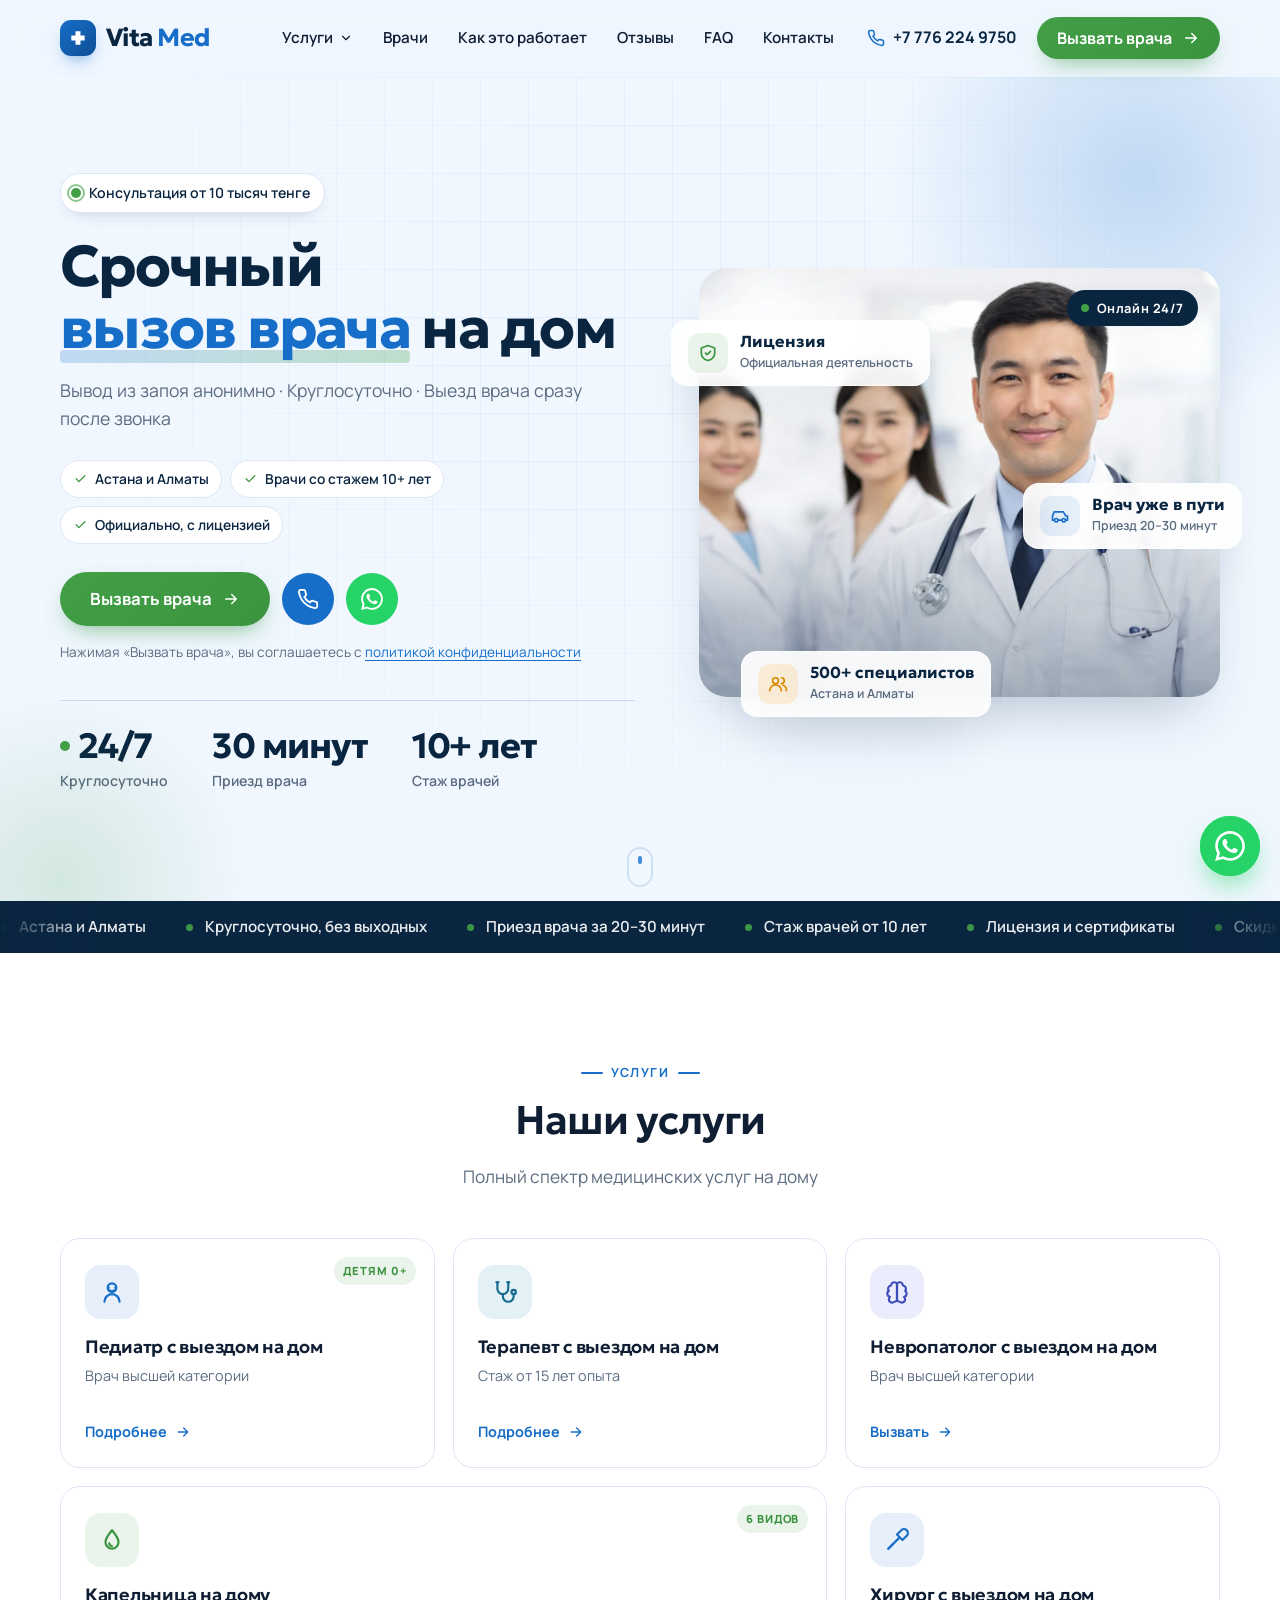
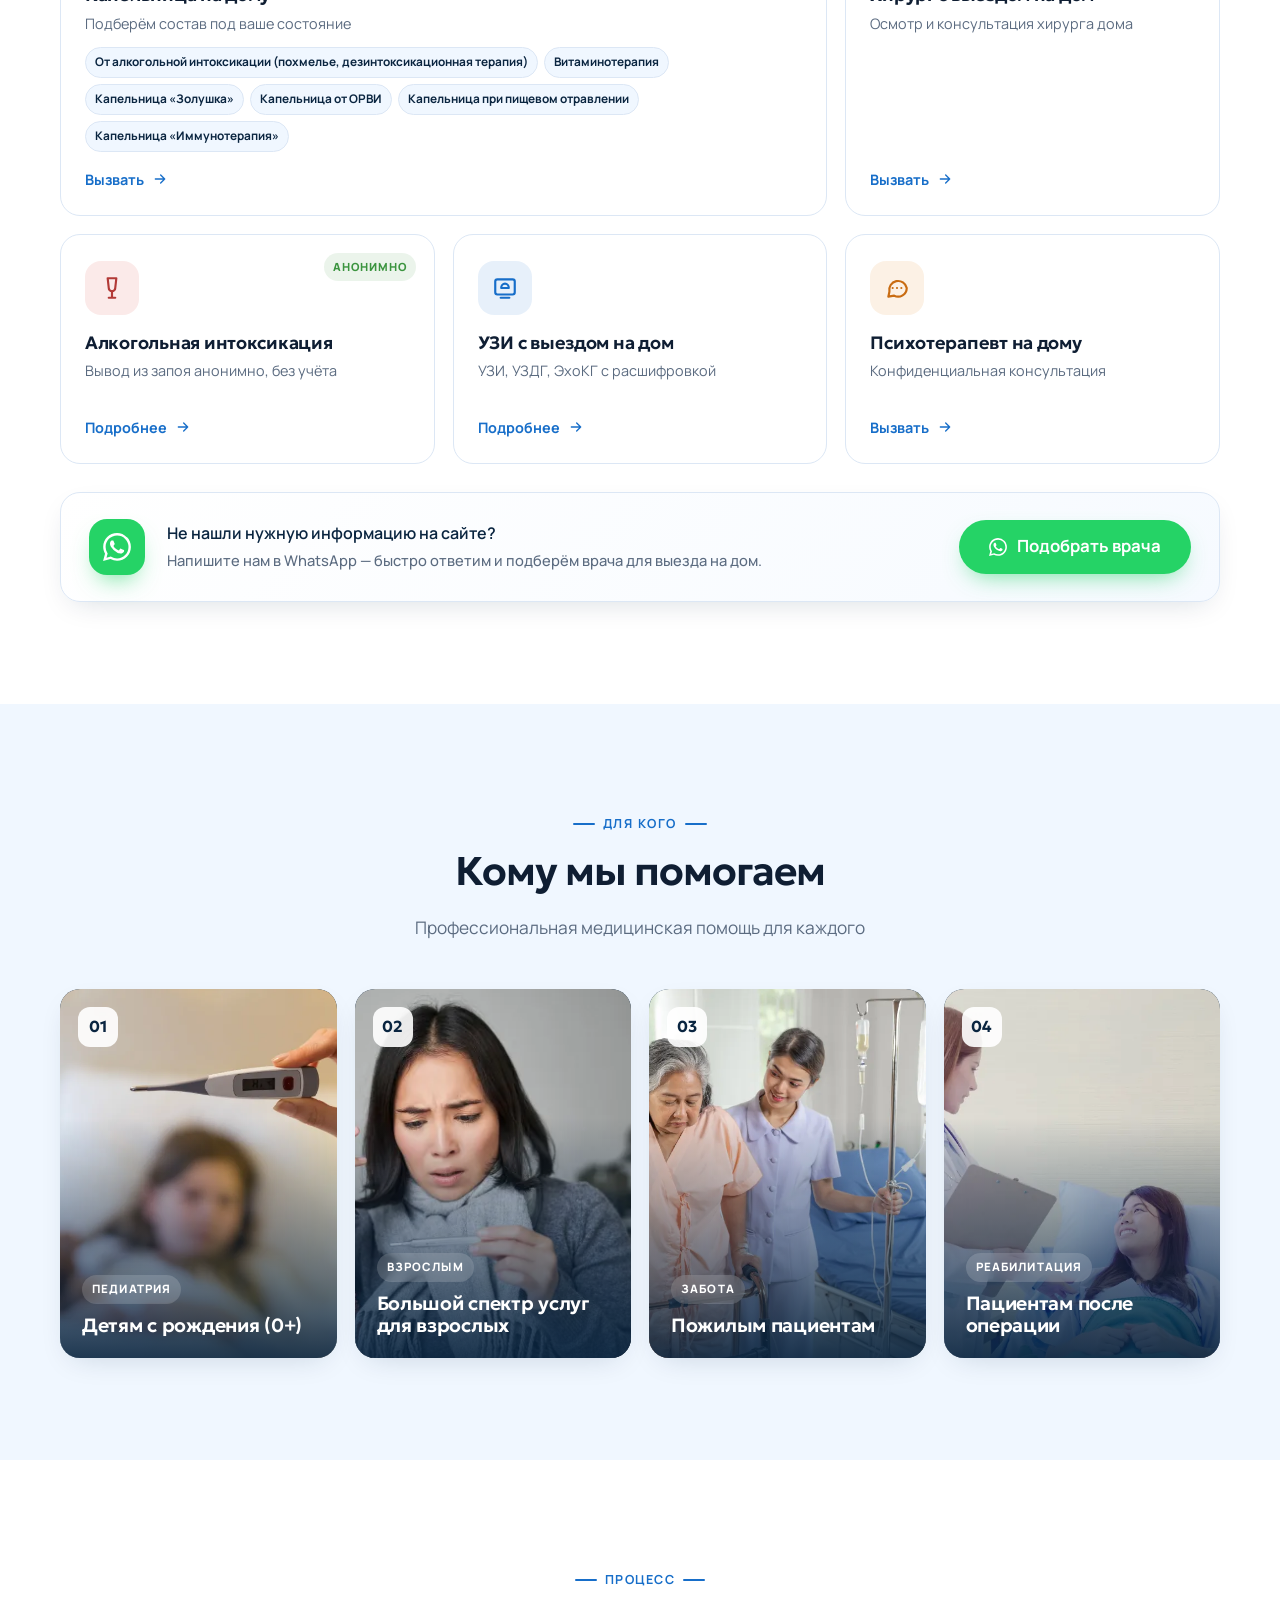
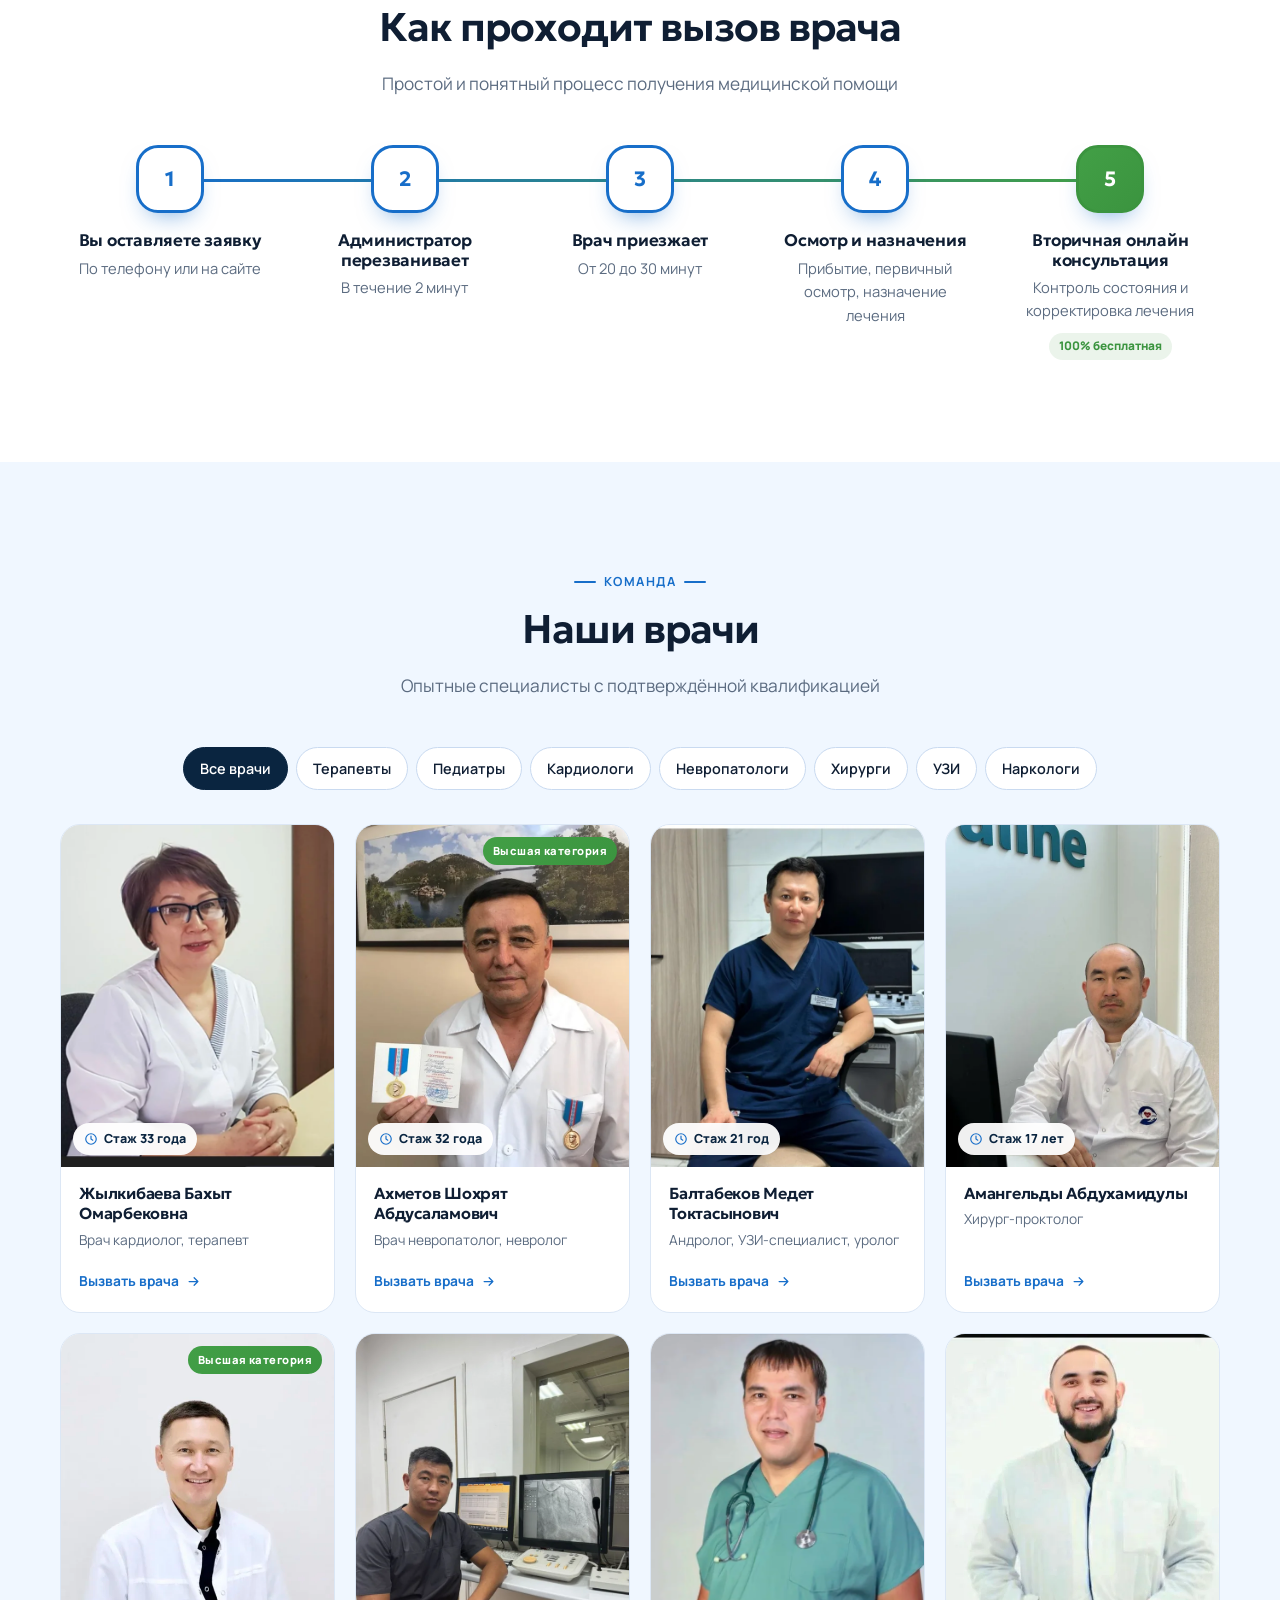
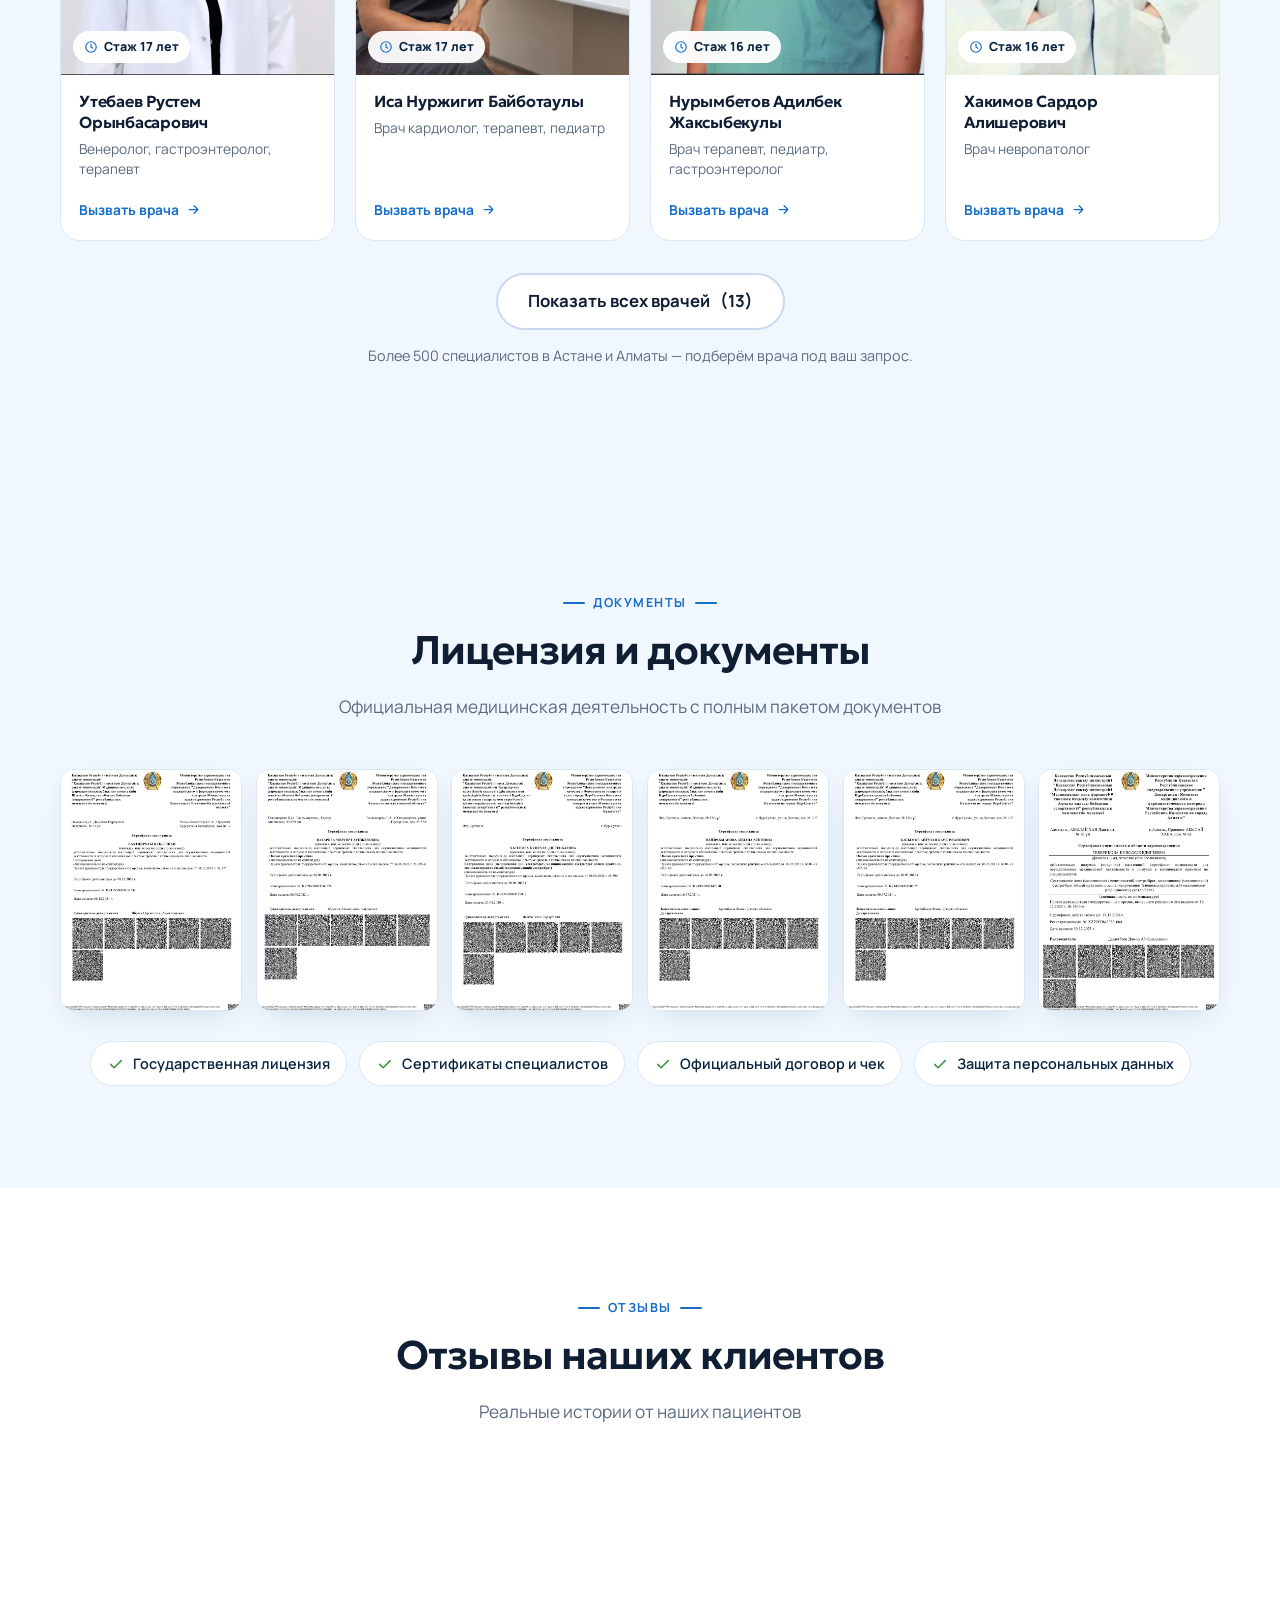
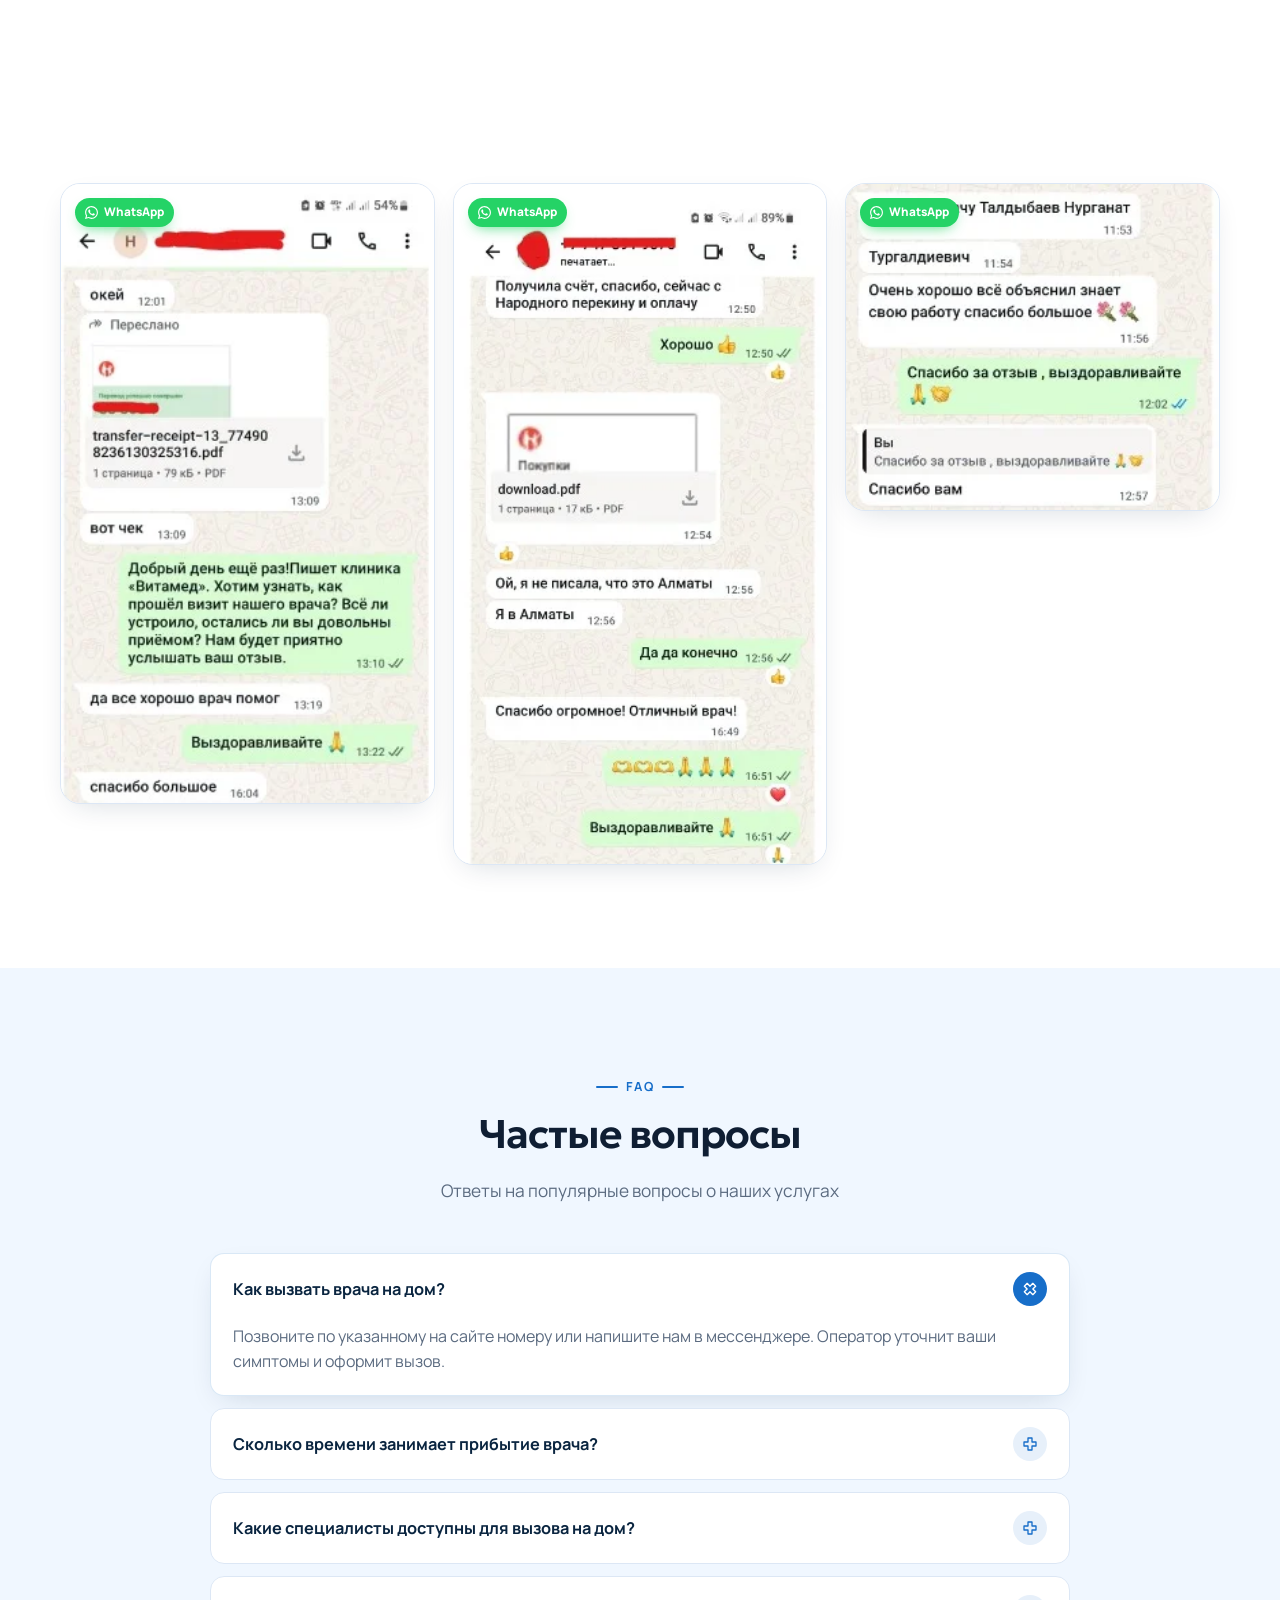
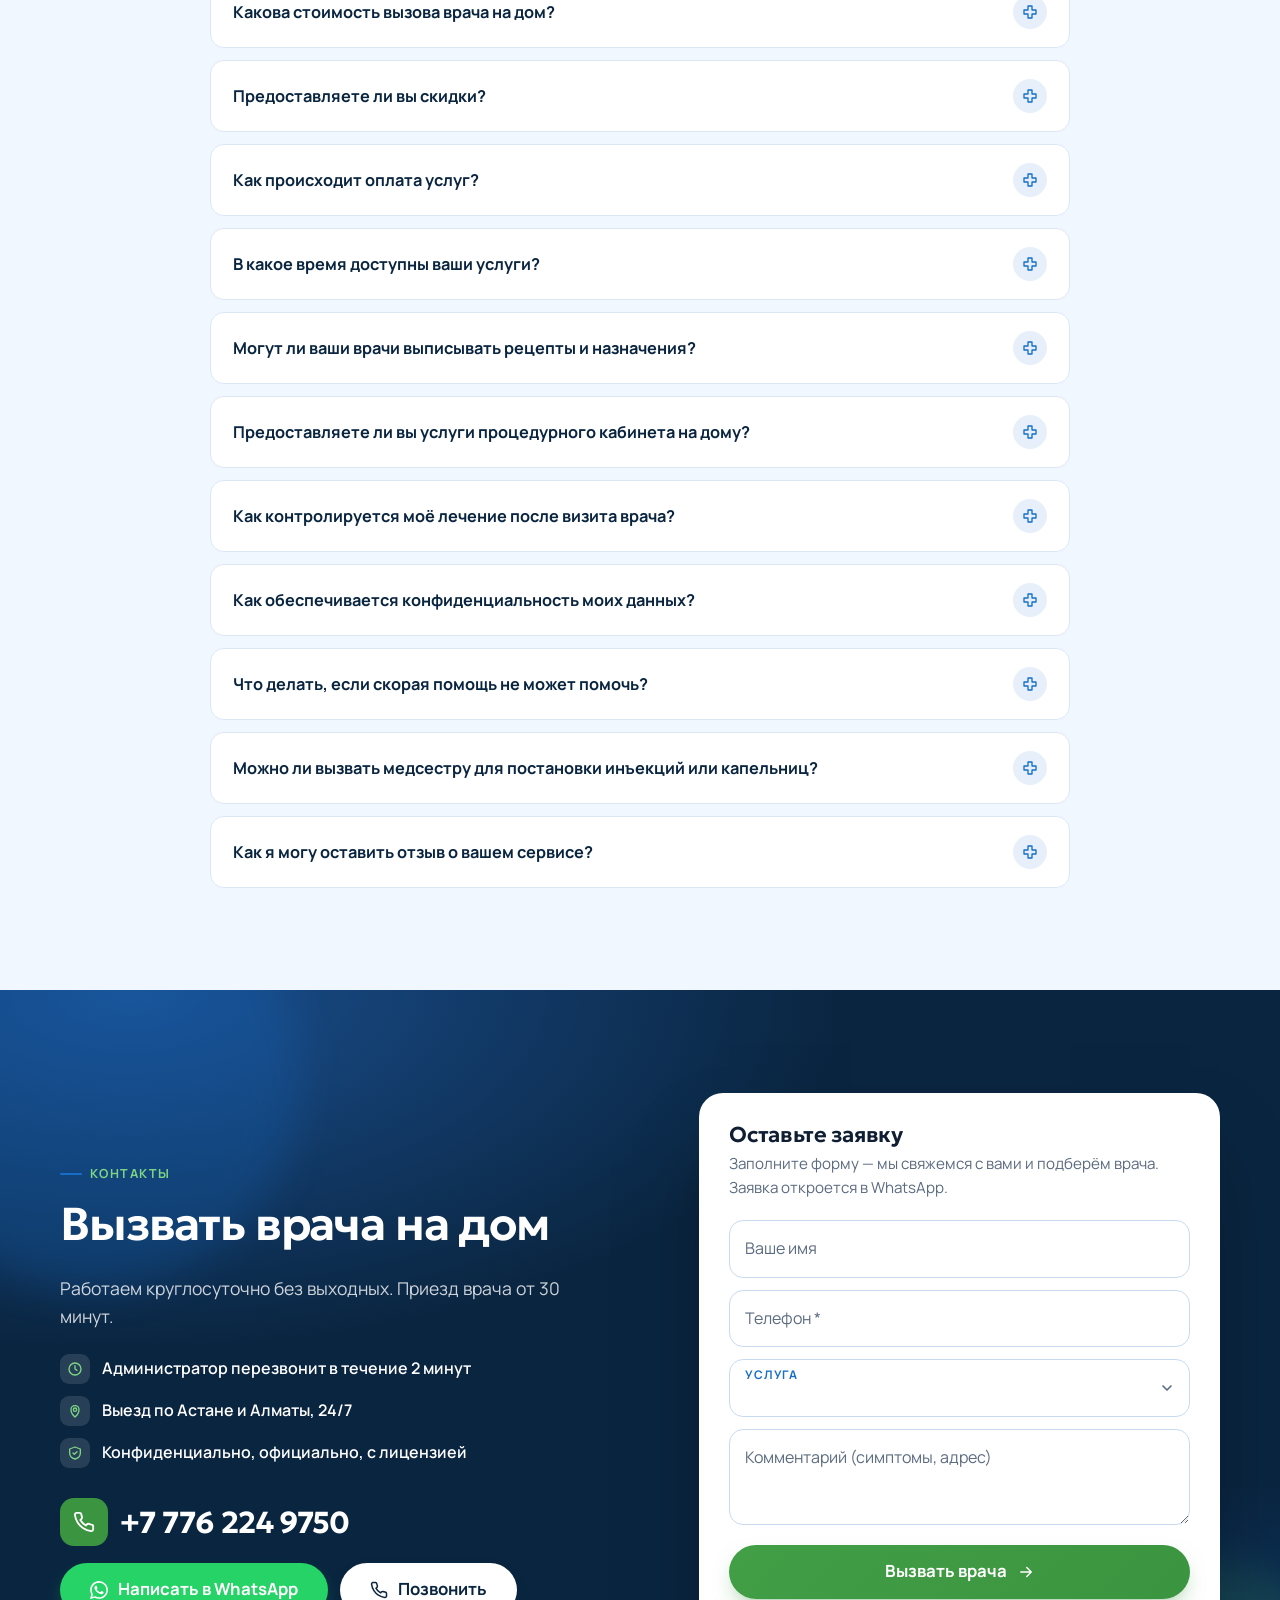
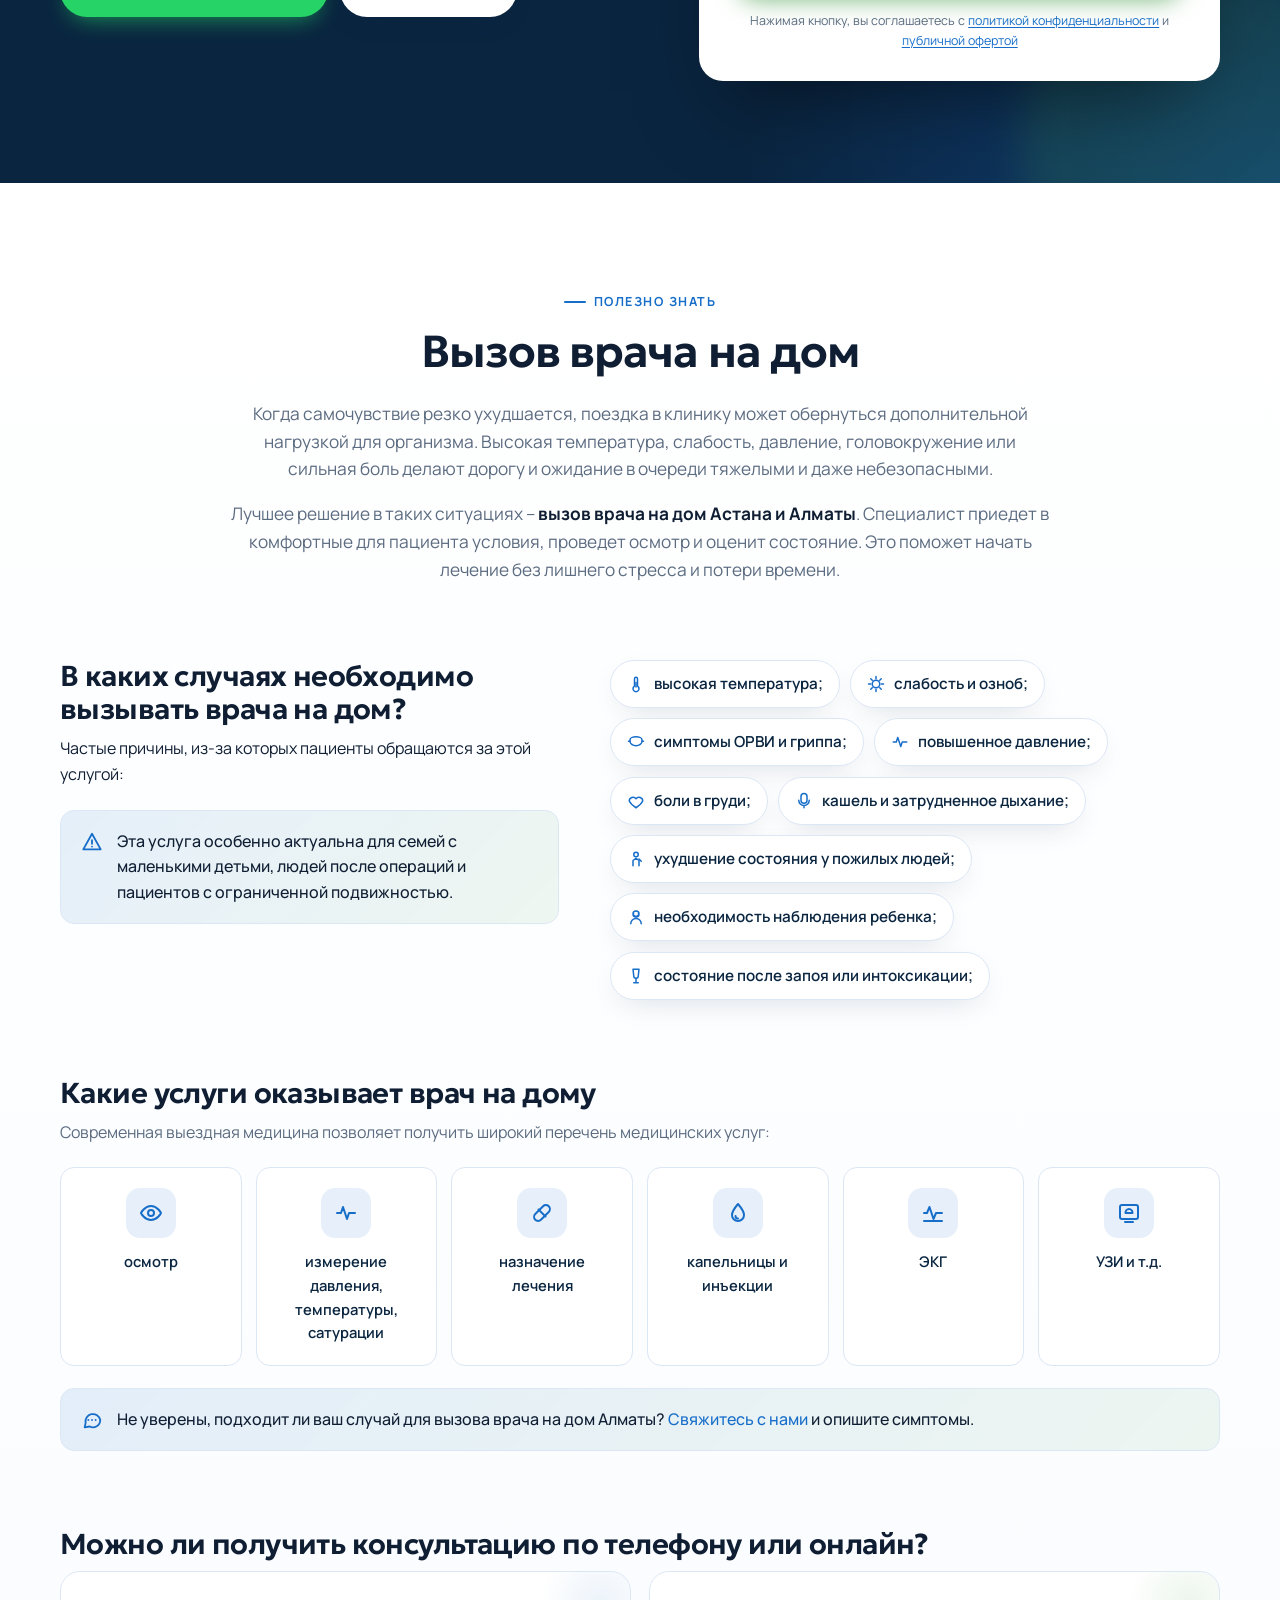
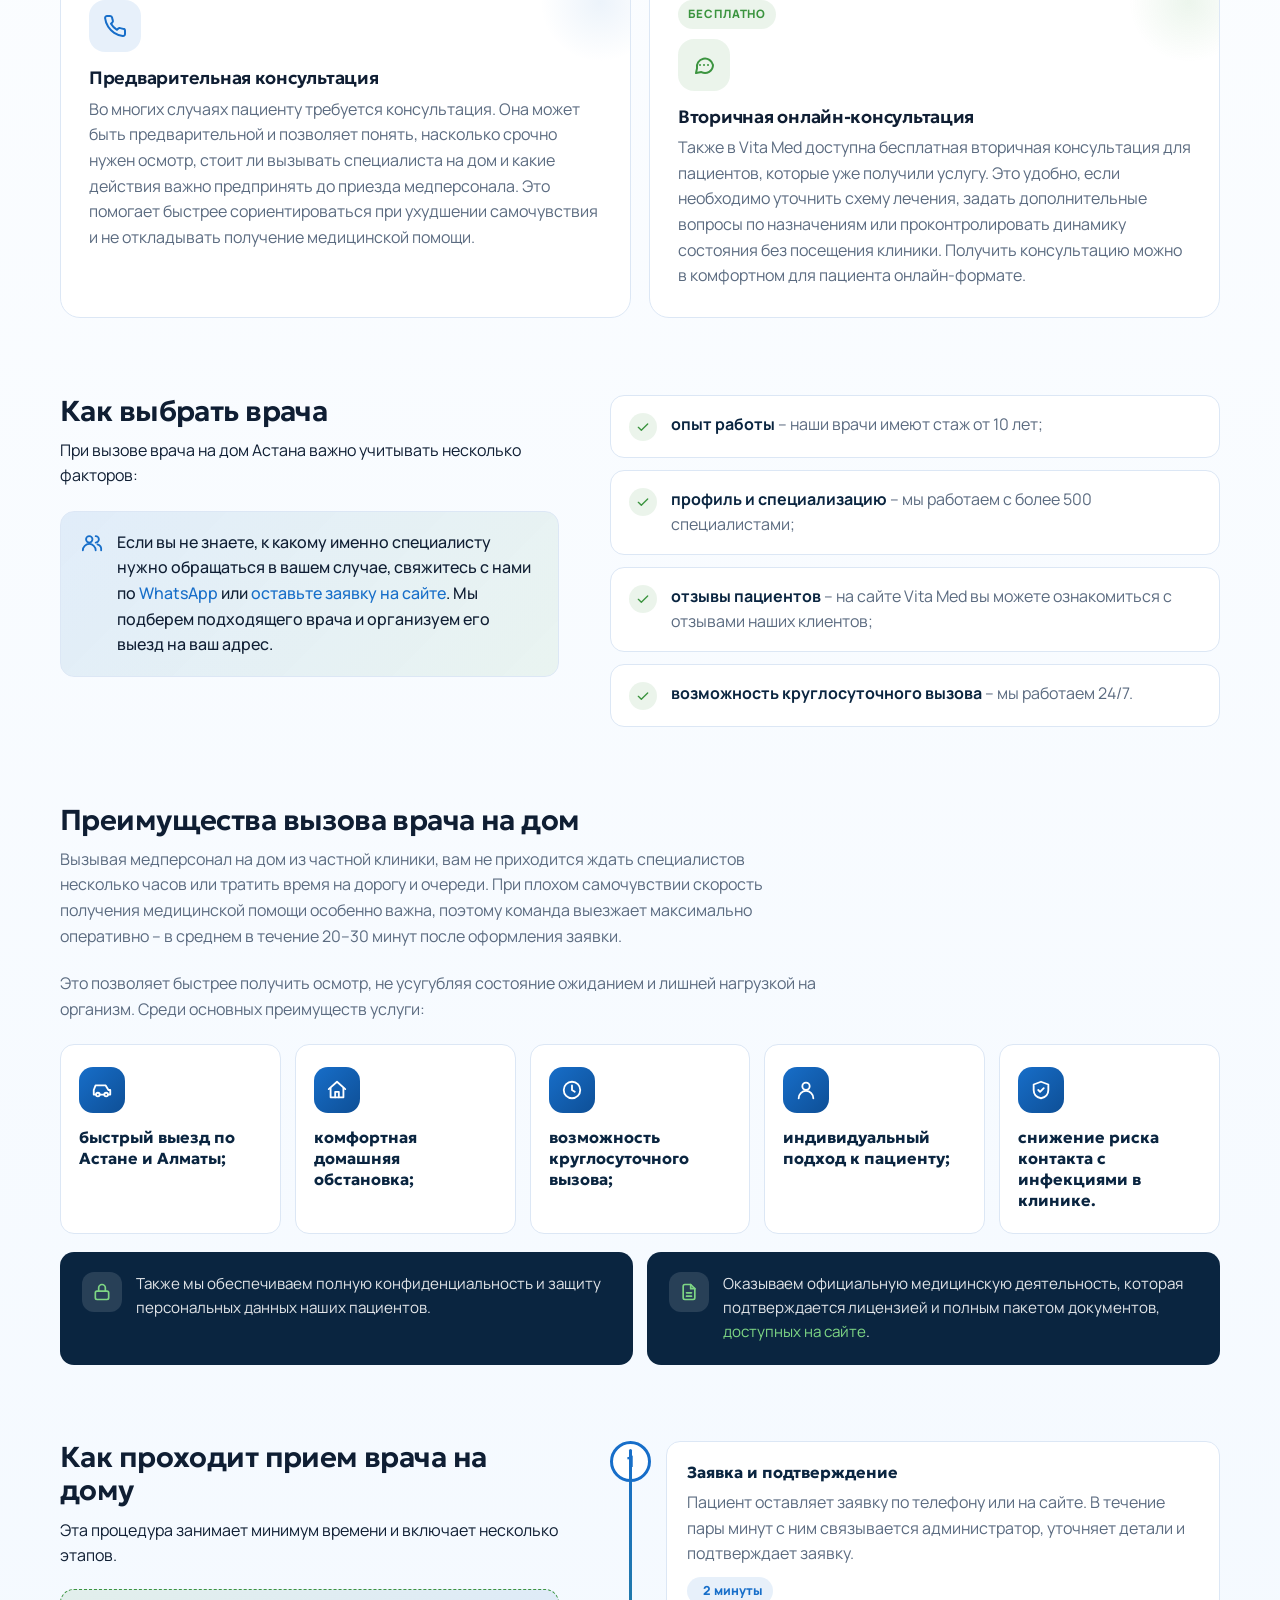
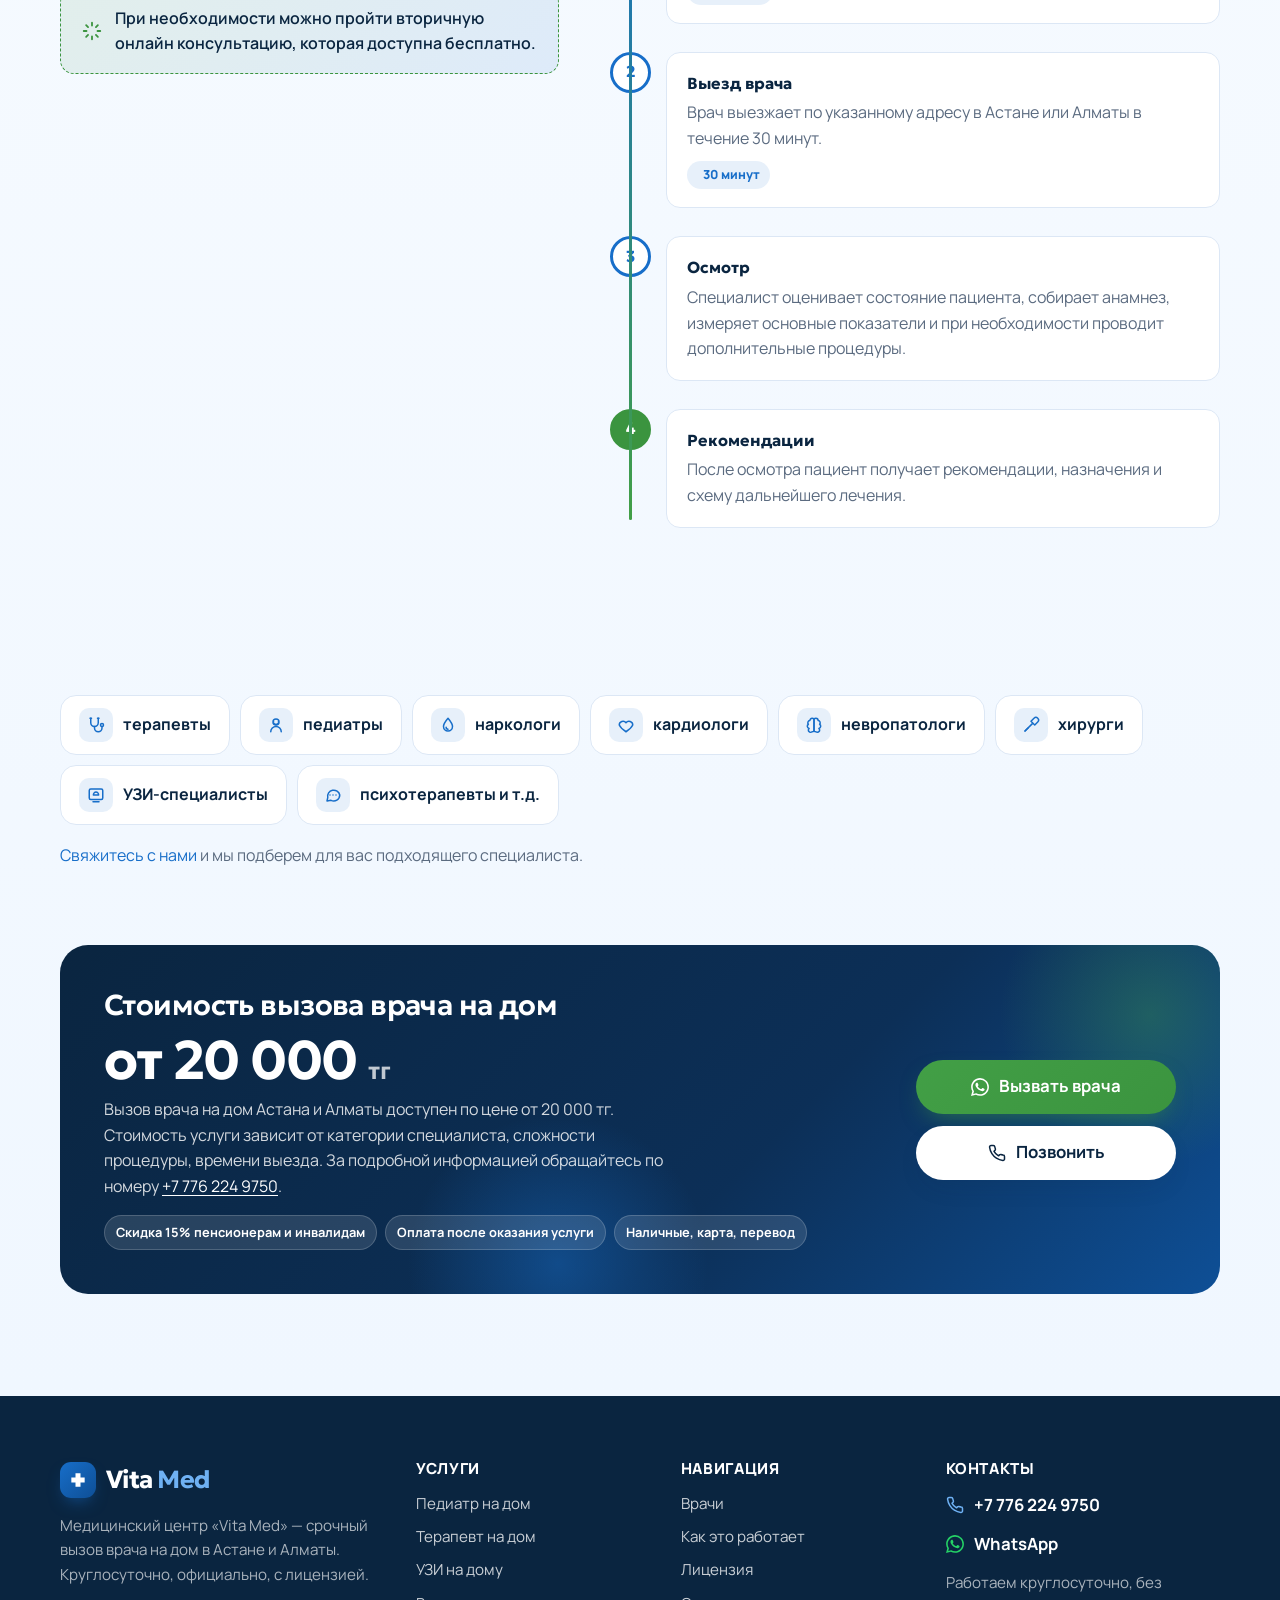
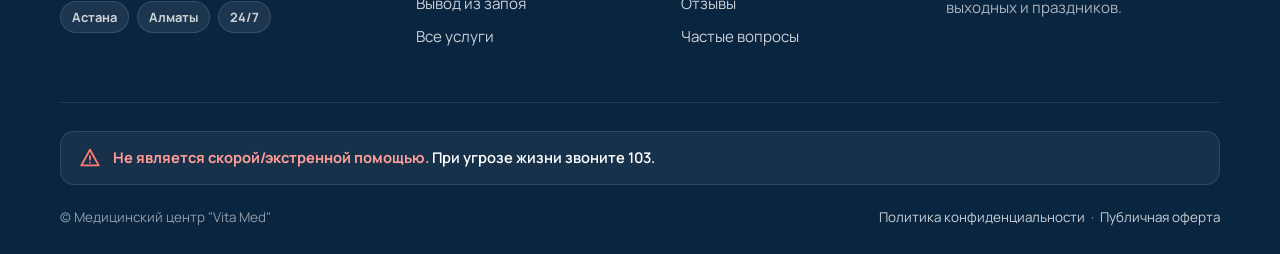
==== index.html @ 7788edc4 "Vita Med: новый дизайн сайта (7 страниц) Co-Authored-By: Claude Fable 5.1 <noreply@anthropic.com>" ====
<!doctype html>
<html lang="ru">
<head>
<meta charset="utf-8">
<meta name="viewport" content="width=device-width, initial-scale=1, viewport-fit=cover">
<title>Вызов врача на дом - Vita Med</title>
<meta name="description" content="Срочный вызов врача на дом в Астане и Алматы — круглосуточно, приезд за 30 минут. Терапевт, педиатр, невропатолог, хирург, УЗИ, капельницы, вывод из запоя. Консультация от 10 000 тг. Звоните: +7 776 224 9750.">
<link rel="canonical" href="https://vita-med.kz/">
<meta property="og:type" content="website">
<meta property="og:locale" content="ru_RU">
<meta property="og:site_name" content="Vita Med">
<meta property="og:title" content="Вызов врача на дом - Vita Med">
<meta property="og:description" content="Срочный вызов врача на дом в Астане и Алматы — круглосуточно, приезд за 30 минут. Терапевт, педиатр, невропатолог, хирург, УЗИ, капельницы, вывод из запоя. Консультация от 10 000 тг. Звоните: +7 776 224 9750.">
<meta property="og:url" content="https://vita-med.kz/">
<meta property="og:image" content="https://vita-med.kz/assets/img/og-image.jpg">
<meta property="og:image:width" content="1200">
<meta property="og:image:height" content="630">
<meta name="twitter:card" content="summary_large_image">
<meta name="theme-color" content="#176EC9">
<link rel="icon" type="image/svg+xml" href="assets/img/favicon.svg">
<link rel="alternate icon" href="assets/img/favicon.png">
<link rel="apple-touch-icon" href="assets/img/apple-touch-icon.png">
<link rel="preconnect" href="https://fonts.googleapis.com">
<link rel="preconnect" href="https://fonts.gstatic.com" crossorigin>
<link href="https://fonts.googleapis.com/css2?family=Geologica:wght@500;600;700&family=Manrope:wght@500;600;700;800&display=swap" rel="stylesheet">
<link rel="stylesheet" href="styles.css">
<script type="application/ld+json">{"@context":"https://schema.org","@type":"MedicalBusiness","name":"Vita Med","alternateName":"Медицинский центр Vita Med","url":"https://vita-med.kz/","image":"https://vita-med.kz/assets/img/og-image.jpg","telephone":"+77762249750","priceRange":"от 10 000 тг","description":"Срочный вызов врача на дом в Астане и Алматы: терапевт, педиатр, невропатолог, хирург, УЗИ, капельницы, вывод из запоя. Круглосуточно, приезд за 30 минут.","areaServed":[{"@type":"City","name":"Астана"},{"@type":"City","name":"Алматы"}],"openingHoursSpecification":{"@type":"OpeningHoursSpecification","dayOfWeek":["Monday","Tuesday","Wednesday","Thursday","Friday","Saturday","Sunday"],"opens":"00:00","closes":"23:59"},"sameAs":["https://wa.me/77762249750"],"hasOfferCatalog":{"@type":"OfferCatalog","name":"Услуги на дому","itemListElement":[{"@type":"Offer","itemOffered":{"@type":"MedicalProcedure","name":"Вызов педиатра на дом"},"url":"https://vita-med.kz/pediatr"},{"@type":"Offer","itemOffered":{"@type":"MedicalProcedure","name":"Вызов терапевта на дом"},"url":"https://vita-med.kz/terapevt"},{"@type":"Offer","itemOffered":{"@type":"MedicalProcedure","name":"УЗИ на дому"},"url":"https://vita-med.kz/uzi"},{"@type":"Offer","itemOffered":{"@type":"MedicalProcedure","name":"Вывод из запоя на дому"},"url":"https://vita-med.kz/vyvod"}]}}</script>
<!-- Google Tag Manager -->
<script>(function(w,d,s,l,i){w[l]=w[l]||[];w[l].push({'gtm.start':
new Date().getTime(),event:'gtm.js'});var f=d.getElementsByTagName(s)[0],
j=d.createElement(s),dl=l!='dataLayer'?'&l='+l:'';j.async=true;j.src=
'https://www.googletagmanager.com/gtm.js?id='+i+dl;f.parentNode.insertBefore(j,f);
})(window,document,'script','dataLayer','GTM-N9X7V8LB');</script>
<!-- End Google Tag Manager -->
</head>
<body>
<!-- Google Tag Manager (noscript) -->
<noscript><iframe src="https://www.googletagmanager.com/ns.html?id=GTM-N9X7V8LB"
height="0" width="0" style="display:none;visibility:hidden"></iframe></noscript>
<!-- End Google Tag Manager (noscript) -->
<div class="progress" aria-hidden="true"><span></span></div>

<header class="header">
  <div class="container">
    <a class="logo" href="./" aria-label="Vita Med — на главную"><span class="mark"><svg viewBox="0 0 24 24" fill="none" aria-hidden="true"><path d="M9 4h6v5h5v6h-5v5H9v-5H4V9h5z" fill="#fff"/></svg></span><span>Vita&nbsp;<b>Med</b></span></a>
    <ul class="nav">
      <li class="has-menu"><button class="drop" type="button" aria-expanded="false" aria-haspopup="true">Услуги <svg class="" viewBox="0 0 24 24" fill="none" stroke="currentColor" stroke-width="2" stroke-linecap="round" stroke-linejoin="round" aria-hidden="true"><path d="m6 9 6 6 6-6"/></svg></button>
        <ul class="menu"><li><a href="pediatr/"><i><svg class="" viewBox="0 0 24 24" fill="none" stroke="currentColor" stroke-width="2" stroke-linecap="round" stroke-linejoin="round" aria-hidden="true"><circle cx="12" cy="8" r="4"/><path d="M5 21a7 7 0 0 1 14 0"/><path d="M9 8h.01M15 8h.01"/><path d="M10 10.5c.6.6 1.3.8 2 .8s1.4-.2 2-.8"/></svg></i><span>Педиатр на дом<small>Детям с рождения, 0+</small></span></a></li><li><a href="terapevt/"><i><svg class="" viewBox="0 0 24 24" fill="none" stroke="currentColor" stroke-width="2" stroke-linecap="round" stroke-linejoin="round" aria-hidden="true"><path d="M5 3v6a5 5 0 0 0 10 0V3"/><path d="M4 3h2M14 3h2"/><path d="M10 14v2a5 5 0 0 0 10 0v-1"/><circle cx="20" cy="12" r="2"/></svg></i><span>Терапевт на дом<small>Осмотр, назначения, капельницы</small></span></a></li><li><a href="uzi/"><i><svg class="" viewBox="0 0 24 24" fill="none" stroke="currentColor" stroke-width="2" stroke-linecap="round" stroke-linejoin="round" aria-hidden="true"><rect x="3" y="4" width="18" height="14" rx="2"/><path d="M12 8c-2 0-3.5 2-3.5 4h7c0-2-1.5-4-3.5-4z"/><path d="M8 21h8"/></svg></i><span>УЗИ на дому<small>УЗИ, УЗДГ, ЭхоКГ с расшифровкой</small></span></a></li><li><a href="vyvod/"><i><svg class="" viewBox="0 0 24 24" fill="none" stroke="currentColor" stroke-width="2" stroke-linecap="round" stroke-linejoin="round" aria-hidden="true"><path d="M12 3s-6 7-6 11a6 6 0 0 0 12 0c0-4-6-11-6-11z"/><path d="M9.5 15a2.5 2.5 0 0 0 2.5 2.5"/></svg></i><span>Вывод из запоя<small>Анонимно, без постановки на учёт</small></span></a></li><li><a href="#uslugi"><i><svg class="" viewBox="0 0 24 24" fill="none" stroke="currentColor" stroke-width="2" stroke-linecap="round" stroke-linejoin="round" aria-hidden="true"><path d="M9 3h6v6h6v6h-6v6H9v-6H3V9h6z"/></svg></i><span>Все услуги<small>Невропатолог, хирург, капельницы, психотерапевт</small></span></a></li></ul></li>
      <li><a href="#vrachi">Врачи</a></li>
      <li><a href="#kak-eto-rabotaet">Как это работает</a></li>
      <li><a href="#otzyvy">Отзывы</a></li>
      <li><a href="#faq">FAQ</a></li>
      <li><a href="#kontakty">Контакты</a></li>
    </ul>
    <a class="hdr-phone" href="tel:+77762249750"><svg class="" viewBox="0 0 24 24" fill="none" stroke="currentColor" stroke-width="2" stroke-linecap="round" stroke-linejoin="round" aria-hidden="true"><path d="M22 16.9v3a2 2 0 0 1-2.2 2 19.8 19.8 0 0 1-8.6-3.1 19.5 19.5 0 0 1-6-6A19.8 19.8 0 0 1 2.1 4.2 2 2 0 0 1 4.1 2h3a2 2 0 0 1 2 1.7c.1.9.4 1.8.7 2.7a2 2 0 0 1-.5 2.1L8 9.8a16 16 0 0 0 6 6l1.3-1.3a2 2 0 0 1 2.1-.4c.9.3 1.8.6 2.7.7a2 2 0 0 1 1.9 2z"/></svg> <span>+7 776 224 9750</span></a>
    <a class="btn btn-green hdr-cta" href="https://wa.me/77762249750?text=Здравствуйте!%20Хочу%20вызвать%20врача%20на%20дом.">Вызвать врача <svg class="" viewBox="0 0 24 24" fill="none" stroke="currentColor" stroke-width="2" stroke-linecap="round" stroke-linejoin="round" aria-hidden="true"><path d="M5 12h14M13 6l6 6-6 6"/></svg></a>
    <button class="burger" type="button" aria-label="Меню" aria-expanded="false"><span></span><span></span><span></span></button>
  </div>
  <div class="drawer">
    <nav class="drawer-inner" aria-label="Мобильное меню">
      <a href="#uslugi">Услуги <svg class="" viewBox="0 0 24 24" fill="none" stroke="currentColor" stroke-width="2" stroke-linecap="round" stroke-linejoin="round" aria-hidden="true"><path d="m6 9 6 6 6-6"/></svg></a>
      <div class="sub"><a href="pediatr/">Педиатр на дом <svg class="" viewBox="0 0 24 24" fill="none" stroke="currentColor" stroke-width="2" stroke-linecap="round" stroke-linejoin="round" aria-hidden="true"><path d="M5 12h14M13 6l6 6-6 6"/></svg></a><a href="terapevt/">Терапевт на дом <svg class="" viewBox="0 0 24 24" fill="none" stroke="currentColor" stroke-width="2" stroke-linecap="round" stroke-linejoin="round" aria-hidden="true"><path d="M5 12h14M13 6l6 6-6 6"/></svg></a><a href="uzi/">УЗИ на дому <svg class="" viewBox="0 0 24 24" fill="none" stroke="currentColor" stroke-width="2" stroke-linecap="round" stroke-linejoin="round" aria-hidden="true"><path d="M5 12h14M13 6l6 6-6 6"/></svg></a><a href="vyvod/">Вывод из запоя <svg class="" viewBox="0 0 24 24" fill="none" stroke="currentColor" stroke-width="2" stroke-linecap="round" stroke-linejoin="round" aria-hidden="true"><path d="M5 12h14M13 6l6 6-6 6"/></svg></a></div>
      <a href="#vrachi">Врачи <svg class="" viewBox="0 0 24 24" fill="none" stroke="currentColor" stroke-width="2" stroke-linecap="round" stroke-linejoin="round" aria-hidden="true"><path d="M5 12h14M13 6l6 6-6 6"/></svg></a>
      <a href="#kak-eto-rabotaet">Как это работает <svg class="" viewBox="0 0 24 24" fill="none" stroke="currentColor" stroke-width="2" stroke-linecap="round" stroke-linejoin="round" aria-hidden="true"><path d="M5 12h14M13 6l6 6-6 6"/></svg></a>
      <a href="#otzyvy">Отзывы <svg class="" viewBox="0 0 24 24" fill="none" stroke="currentColor" stroke-width="2" stroke-linecap="round" stroke-linejoin="round" aria-hidden="true"><path d="M5 12h14M13 6l6 6-6 6"/></svg></a>
      <a href="#faq">FAQ <svg class="" viewBox="0 0 24 24" fill="none" stroke="currentColor" stroke-width="2" stroke-linecap="round" stroke-linejoin="round" aria-hidden="true"><path d="M5 12h14M13 6l6 6-6 6"/></svg></a>
      <a href="#kontakty">Контакты <svg class="" viewBox="0 0 24 24" fill="none" stroke="currentColor" stroke-width="2" stroke-linecap="round" stroke-linejoin="round" aria-hidden="true"><path d="M5 12h14M13 6l6 6-6 6"/></svg></a>
      <div class="drawer-cta"><a class="btn btn-blue" href="tel:+77762249750"><svg class="" viewBox="0 0 24 24" fill="none" stroke="currentColor" stroke-width="2" stroke-linecap="round" stroke-linejoin="round" aria-hidden="true"><path d="M22 16.9v3a2 2 0 0 1-2.2 2 19.8 19.8 0 0 1-8.6-3.1 19.5 19.5 0 0 1-6-6A19.8 19.8 0 0 1 2.1 4.2 2 2 0 0 1 4.1 2h3a2 2 0 0 1 2 1.7c.1.9.4 1.8.7 2.7a2 2 0 0 1-.5 2.1L8 9.8a16 16 0 0 0 6 6l1.3-1.3a2 2 0 0 1 2.1-.4c.9.3 1.8.6 2.7.7a2 2 0 0 1 1.9 2z"/></svg> +7 776 224 9750</a><a class="btn btn-wa" href="https://wa.me/77762249750"><svg class="" viewBox="0 0 24 24" fill="none" stroke="currentColor" stroke-width="2" stroke-linecap="round" stroke-linejoin="round" aria-hidden="true"><path fill="currentColor" stroke="none" d="M17.47 14.38c-.3-.15-1.77-.87-2.04-.97-.27-.1-.47-.15-.67.15-.2.3-.77.97-.94 1.17-.17.2-.35.22-.65.07-.3-.15-1.26-.46-2.4-1.48-.89-.79-1.49-1.77-1.66-2.07-.17-.3-.02-.46.13-.61.13-.13.3-.35.45-.52.15-.17.2-.3.3-.5.1-.2.05-.37-.02-.52-.08-.15-.67-1.62-.92-2.22-.24-.58-.49-.5-.67-.51l-.57-.01c-.2 0-.52.07-.8.37-.27.3-1.04 1.02-1.04 2.5 0 1.47 1.07 2.89 1.22 3.09.15.2 2.11 3.22 5.1 4.51.71.31 1.27.49 1.7.63.72.23 1.37.2 1.88.12.58-.09 1.77-.72 2.02-1.42.25-.7.25-1.3.17-1.42-.07-.12-.27-.2-.57-.35M12.05 21.79h-.01a9.8 9.8 0 0 1-4.98-1.36l-.36-.21-3.7.97.99-3.61-.24-.37a9.77 9.77 0 0 1-1.5-5.22c0-5.4 4.4-9.79 9.81-9.79a9.75 9.75 0 0 1 9.79 9.8c0 5.4-4.4 9.79-9.8 9.79m8.33-18.11A11.7 11.7 0 0 0 12.04 0C5.5 0 .16 5.33.16 11.88c0 2.1.55 4.14 1.59 5.94L.06 24l6.33-1.66a11.85 11.85 0 0 0 5.65 1.44h.01c6.54 0 11.87-5.33 11.87-11.88 0-3.18-1.24-6.16-3.49-8.4"/></svg> WhatsApp</a></div>
    </nav>
  </div>
</header>
<section class="hero ">
  <div class="hero-grid-bg" aria-hidden="true"></div>
  <div class="container">
    <div class="hero-copy">
      <span class="pill"><span class="dot"></span>Консультация от 10 тысяч тенге</span>
      <h1>Срочный <em>вызов врача</em> на дом</h1>
      <p class="hero-sub">Вывод из запоя анонимно · Круглосуточно · Выезд врача сразу после звонка</p>
      <ul class="hero-tags"><li><svg class="" viewBox="0 0 24 24" fill="none" stroke="currentColor" stroke-width="2" stroke-linecap="round" stroke-linejoin="round" aria-hidden="true"><path d="M5 12.5l4.5 4.5L19 7.5"/></svg> Астана и Алматы</li><li><svg class="" viewBox="0 0 24 24" fill="none" stroke="currentColor" stroke-width="2" stroke-linecap="round" stroke-linejoin="round" aria-hidden="true"><path d="M5 12.5l4.5 4.5L19 7.5"/></svg> Врачи со стажем 10+ лет</li><li><svg class="" viewBox="0 0 24 24" fill="none" stroke="currentColor" stroke-width="2" stroke-linecap="round" stroke-linejoin="round" aria-hidden="true"><path d="M5 12.5l4.5 4.5L19 7.5"/></svg> Официально, с лицензией</li></ul>
      <div class="hero-actions">
        <a class="btn btn-green btn-lg" href="https://wa.me/77762249750?text=Здравствуйте!%20Хочу%20вызвать%20врача%20на%20дом.">Вызвать врача <svg class="" viewBox="0 0 24 24" fill="none" stroke="currentColor" stroke-width="2" stroke-linecap="round" stroke-linejoin="round" aria-hidden="true"><path d="M5 12h14M13 6l6 6-6 6"/></svg></a>
        <a class="btn btn-icon blue" href="tel:+77762249750" aria-label="Позвонить +7 776 224 9750"><svg class="" viewBox="0 0 24 24" fill="none" stroke="currentColor" stroke-width="2" stroke-linecap="round" stroke-linejoin="round" aria-hidden="true"><path d="M22 16.9v3a2 2 0 0 1-2.2 2 19.8 19.8 0 0 1-8.6-3.1 19.5 19.5 0 0 1-6-6A19.8 19.8 0 0 1 2.1 4.2 2 2 0 0 1 4.1 2h3a2 2 0 0 1 2 1.7c.1.9.4 1.8.7 2.7a2 2 0 0 1-.5 2.1L8 9.8a16 16 0 0 0 6 6l1.3-1.3a2 2 0 0 1 2.1-.4c.9.3 1.8.6 2.7.7a2 2 0 0 1 1.9 2z"/></svg></a>
        <a class="btn btn-icon wa" href="https://wa.me/77762249750" aria-label="Написать в WhatsApp"><svg class="" viewBox="0 0 24 24" fill="none" stroke="currentColor" stroke-width="2" stroke-linecap="round" stroke-linejoin="round" aria-hidden="true"><path fill="currentColor" stroke="none" d="M17.47 14.38c-.3-.15-1.77-.87-2.04-.97-.27-.1-.47-.15-.67.15-.2.3-.77.97-.94 1.17-.17.2-.35.22-.65.07-.3-.15-1.26-.46-2.4-1.48-.89-.79-1.49-1.77-1.66-2.07-.17-.3-.02-.46.13-.61.13-.13.3-.35.45-.52.15-.17.2-.3.3-.5.1-.2.05-.37-.02-.52-.08-.15-.67-1.62-.92-2.22-.24-.58-.49-.5-.67-.51l-.57-.01c-.2 0-.52.07-.8.37-.27.3-1.04 1.02-1.04 2.5 0 1.47 1.07 2.89 1.22 3.09.15.2 2.11 3.22 5.1 4.51.71.31 1.27.49 1.7.63.72.23 1.37.2 1.88.12.58-.09 1.77-.72 2.02-1.42.25-.7.25-1.3.17-1.42-.07-.12-.27-.2-.57-.35M12.05 21.79h-.01a9.8 9.8 0 0 1-4.98-1.36l-.36-.21-3.7.97.99-3.61-.24-.37a9.77 9.77 0 0 1-1.5-5.22c0-5.4 4.4-9.79 9.81-9.79a9.75 9.75 0 0 1 9.79 9.8c0 5.4-4.4 9.79-9.8 9.79m8.33-18.11A11.7 11.7 0 0 0 12.04 0C5.5 0 .16 5.33.16 11.88c0 2.1.55 4.14 1.59 5.94L.06 24l6.33-1.66a11.85 11.85 0 0 0 5.65 1.44h.01c6.54 0 11.87-5.33 11.87-11.88 0-3.18-1.24-6.16-3.49-8.4"/></svg></a>
      </div>
      <p class="hero-note">Нажимая «Вызвать врача», вы соглашаетесь с <a href="privacy-policy/">политикой конфиденциальности</a></p>
      <div class="stats">
  <div class="stat"><b class="live"><i></i>24/7</b><span>Круглосуточно</span></div>
  <div class="stat"><b><span data-count="30"></span> минут</b><span>Приезд врача</span></div>
  <div class="stat"><b><span data-count="10" data-suffix="+"></span> лет</b><span>Стаж врачей</span></div>
</div>
    </div>
    <div class="hero-visual">
      <div class="hero-photo"><img src="assets/img/hero-team.webp" alt="Врачи Vita Med — выезд на дом в Астане и Алматы" width="1200" height="990" fetchpriority="high"><span class="hero-badge"><i></i>Онлайн 24/7</span></div>
      <div class="fcard f1"><i><svg class="" viewBox="0 0 24 24" fill="none" stroke="currentColor" stroke-width="2" stroke-linecap="round" stroke-linejoin="round" aria-hidden="true"><path d="M12 3l8 3v6c0 5-3.5 8-8 9-4.5-1-8-4-8-9V6z"/><path d="m9 12 2 2 4-4"/></svg></i><div><b>Лицензия</b><small>Официальная деятельность</small></div></div><div class="fcard f2"><i><svg class="" viewBox="0 0 24 24" fill="none" stroke="currentColor" stroke-width="2" stroke-linecap="round" stroke-linejoin="round" aria-hidden="true"><path d="M5 17h-2v-5l2-5h11l3 5h2v5h-2"/><circle cx="7.5" cy="17" r="2"/><circle cx="16.5" cy="17" r="2"/><path d="M9.5 17h5"/></svg></i><div><b>Врач уже в пути</b><small>Приезд 20–30 минут</small></div></div><div class="fcard f3"><i><svg class="" viewBox="0 0 24 24" fill="none" stroke="currentColor" stroke-width="2" stroke-linecap="round" stroke-linejoin="round" aria-hidden="true"><circle cx="9" cy="8" r="3.5"/><path d="M2 20a7 7 0 0 1 14 0"/><path d="M16 4.5a3.5 3.5 0 0 1 0 7"/><path d="M18 13.5a6 6 0 0 1 4 6.5"/></svg></i><div><b>500+ специалистов</b><small>Астана и Алматы</small></div></div>
    </div>
  </div>
  <div class="hero-scroll" aria-hidden="true"></div>
</section><div class="strip" aria-hidden="true"><div class="marquee"><ul><li>Астана и Алматы</li><li>Круглосуточно, без выходных</li><li>Приезд врача за 20–30 минут</li><li>Стаж врачей от 10 лет</li><li>Лицензия и сертификаты</li><li>Скидка 15% пенсионерам и инвалидам</li><li>Бесплатная повторная онлайн-консультация</li><li>Анонимно и конфиденциально</li></ul><ul><li>Астана и Алматы</li><li>Круглосуточно, без выходных</li><li>Приезд врача за 20–30 минут</li><li>Стаж врачей от 10 лет</li><li>Лицензия и сертификаты</li><li>Скидка 15% пенсионерам и инвалидам</li><li>Бесплатная повторная онлайн-консультация</li><li>Анонимно и конфиденциально</li></ul></div></div>
<section class="sec sec-alt" id="uslugi">
  <div class="container">
    <div class="sec-head reveal"><span class="eyebrow">Услуги</span><h2>Наши услуги</h2><p>Полный спектр медицинских услуг на дому</p></div>
    <div class="services stagger"><a class="svc blue" href="pediatr/"><span class="tag">Детям 0+</span><i class="ico"><svg class="" viewBox="0 0 24 24" fill="none" stroke="currentColor" stroke-width="2" stroke-linecap="round" stroke-linejoin="round" aria-hidden="true"><circle cx="12" cy="8" r="4"/><path d="M5 21a7 7 0 0 1 14 0"/><path d="M9 8h.01M15 8h.01"/><path d="M10 10.5c.6.6 1.3.8 2 .8s1.4-.2 2-.8"/></svg></i><h3>Педиатр с выездом на дом</h3><p class="sub">Врач высшей категории</p><span class="go">Подробнее <svg class="" viewBox="0 0 24 24" fill="none" stroke="currentColor" stroke-width="2" stroke-linecap="round" stroke-linejoin="round" aria-hidden="true"><path d="M5 12h14M13 6l6 6-6 6"/></svg></span></a><a class="svc teal" href="terapevt/"><i class="ico"><svg class="" viewBox="0 0 24 24" fill="none" stroke="currentColor" stroke-width="2" stroke-linecap="round" stroke-linejoin="round" aria-hidden="true"><path d="M5 3v6a5 5 0 0 0 10 0V3"/><path d="M4 3h2M14 3h2"/><path d="M10 14v2a5 5 0 0 0 10 0v-1"/><circle cx="20" cy="12" r="2"/></svg></i><h3>Терапевт с выездом на дом</h3><p class="sub">Стаж от 15 лет опыта</p><span class="go">Подробнее <svg class="" viewBox="0 0 24 24" fill="none" stroke="currentColor" stroke-width="2" stroke-linecap="round" stroke-linejoin="round" aria-hidden="true"><path d="M5 12h14M13 6l6 6-6 6"/></svg></span></a><a class="svc violet" href="https://wa.me/77762249750?text=Здравствуйте!%20Нужна%20услуга:%20Невропатолог%20с%20выездом%20на%20дом" data-service="Невропатолог с выездом на дом"><i class="ico"><svg class="" viewBox="0 0 24 24" fill="none" stroke="currentColor" stroke-width="2" stroke-linecap="round" stroke-linejoin="round" aria-hidden="true"><path d="M9.5 3a3 3 0 0 0-3 3 3 3 0 0 0-2 5 3 3 0 0 0 1 5.5A3 3 0 0 0 9.5 21c1 0 2-.5 2.5-1.2V4.2C11.5 3.5 10.5 3 9.5 3z"/><path d="M14.5 3a3 3 0 0 1 3 3 3 3 0 0 1 2 5 3 3 0 0 1-1 5.5A3 3 0 0 1 14.5 21c-1 0-2-.5-2.5-1.2V4.2c.5-.7 1.5-1.2 2.5-1.2z"/></svg></i><h3>Невропатолог с выездом на дом</h3><p class="sub">Врач высшей категории</p><span class="go">Вызвать <svg class="" viewBox="0 0 24 24" fill="none" stroke="currentColor" stroke-width="2" stroke-linecap="round" stroke-linejoin="round" aria-hidden="true"><path d="M5 12h14M13 6l6 6-6 6"/></svg></span></a><a class="svc green wide" href="https://wa.me/77762249750?text=Здравствуйте!%20Нужна%20услуга:%20Капельница%20на%20дому" data-service="Капельница на дому"><span class="tag">6 видов</span><i class="ico"><svg class="" viewBox="0 0 24 24" fill="none" stroke="currentColor" stroke-width="2" stroke-linecap="round" stroke-linejoin="round" aria-hidden="true"><path d="M12 3s-6 7-6 11a6 6 0 0 0 12 0c0-4-6-11-6-11z"/><path d="M9.5 15a2.5 2.5 0 0 0 2.5 2.5"/></svg></i><h3>Капельница на дому</h3><p class="sub">Подберём состав под ваше состояние</p><ul class="chips"><li>От алкогольной интоксикации (похмелье, дезинтоксикационная терапия)</li><li>Витаминотерапия</li><li>Капельница «Золушка»</li><li>Капельница от ОРВИ</li><li>Капельница при пищевом отравлении</li><li>Капельница «Иммунотерапия»</li></ul><span class="go">Вызвать <svg class="" viewBox="0 0 24 24" fill="none" stroke="currentColor" stroke-width="2" stroke-linecap="round" stroke-linejoin="round" aria-hidden="true"><path d="M5 12h14M13 6l6 6-6 6"/></svg></span></a><a class="svc navy" href="https://wa.me/77762249750?text=Здравствуйте!%20Нужна%20услуга:%20Хирург%20с%20выездом%20на%20дом" data-service="Хирург с выездом на дом"><i class="ico"><svg class="" viewBox="0 0 24 24" fill="none" stroke="currentColor" stroke-width="2" stroke-linecap="round" stroke-linejoin="round" aria-hidden="true"><path d="M4 20l9.5-9.5"/><path d="M12 7l5 5 4-4a3.5 3.5 0 0 0-5-5z"/><path d="m8 16-4 4"/></svg></i><h3>Хирург с выездом на дом</h3><p class="sub">Осмотр и консультация хирурга дома</p><span class="go">Вызвать <svg class="" viewBox="0 0 24 24" fill="none" stroke="currentColor" stroke-width="2" stroke-linecap="round" stroke-linejoin="round" aria-hidden="true"><path d="M5 12h14M13 6l6 6-6 6"/></svg></span></a><a class="svc red" href="vyvod/"><span class="tag">Анонимно</span><i class="ico"><svg class="" viewBox="0 0 24 24" fill="none" stroke="currentColor" stroke-width="2" stroke-linecap="round" stroke-linejoin="round" aria-hidden="true"><path d="M8 3h8l-1 9a3 3 0 0 1-6 0z"/><path d="M12 15v6M9 21h6"/></svg></i><h3>Алкогольная интоксикация</h3><p class="sub">Вывод из запоя анонимно, без учёта</p><span class="go">Подробнее <svg class="" viewBox="0 0 24 24" fill="none" stroke="currentColor" stroke-width="2" stroke-linecap="round" stroke-linejoin="round" aria-hidden="true"><path d="M5 12h14M13 6l6 6-6 6"/></svg></span></a><a class="svc blue" href="uzi/"><i class="ico"><svg class="" viewBox="0 0 24 24" fill="none" stroke="currentColor" stroke-width="2" stroke-linecap="round" stroke-linejoin="round" aria-hidden="true"><rect x="3" y="4" width="18" height="14" rx="2"/><path d="M12 8c-2 0-3.5 2-3.5 4h7c0-2-1.5-4-3.5-4z"/><path d="M8 21h8"/></svg></i><h3>УЗИ с выездом на дом</h3><p class="sub">УЗИ, УЗДГ, ЭхоКГ с расшифровкой</p><span class="go">Подробнее <svg class="" viewBox="0 0 24 24" fill="none" stroke="currentColor" stroke-width="2" stroke-linecap="round" stroke-linejoin="round" aria-hidden="true"><path d="M5 12h14M13 6l6 6-6 6"/></svg></span></a><a class="svc orange" href="https://wa.me/77762249750?text=Здравствуйте!%20Нужна%20услуга:%20Психотерапевт%20на%20дому" data-service="Психотерапевт на дому"><i class="ico"><svg class="" viewBox="0 0 24 24" fill="none" stroke="currentColor" stroke-width="2" stroke-linecap="round" stroke-linejoin="round" aria-hidden="true"><path d="M21 12a8 8 0 0 1-11.6 7.1L4 20l1-4.6A8 8 0 1 1 21 12z"/><path d="M8 12h.01M12 12h.01M16 12h.01"/></svg></i><h3>Психотерапевт на дому</h3><p class="sub">Конфиденциальная консультация</p><span class="go">Вызвать <svg class="" viewBox="0 0 24 24" fill="none" stroke="currentColor" stroke-width="2" stroke-linecap="round" stroke-linejoin="round" aria-hidden="true"><path d="M5 12h14M13 6l6 6-6 6"/></svg></span></a></div>
    <div class="wa-banner reveal">
      <span class="ic"><svg class="" viewBox="0 0 24 24" fill="none" stroke="currentColor" stroke-width="2" stroke-linecap="round" stroke-linejoin="round" aria-hidden="true"><path fill="currentColor" stroke="none" d="M17.47 14.38c-.3-.15-1.77-.87-2.04-.97-.27-.1-.47-.15-.67.15-.2.3-.77.97-.94 1.17-.17.2-.35.22-.65.07-.3-.15-1.26-.46-2.4-1.48-.89-.79-1.49-1.77-1.66-2.07-.17-.3-.02-.46.13-.61.13-.13.3-.35.45-.52.15-.17.2-.3.3-.5.1-.2.05-.37-.02-.52-.08-.15-.67-1.62-.92-2.22-.24-.58-.49-.5-.67-.51l-.57-.01c-.2 0-.52.07-.8.37-.27.3-1.04 1.02-1.04 2.5 0 1.47 1.07 2.89 1.22 3.09.15.2 2.11 3.22 5.1 4.51.71.31 1.27.49 1.7.63.72.23 1.37.2 1.88.12.58-.09 1.77-.72 2.02-1.42.25-.7.25-1.3.17-1.42-.07-.12-.27-.2-.57-.35M12.05 21.79h-.01a9.8 9.8 0 0 1-4.98-1.36l-.36-.21-3.7.97.99-3.61-.24-.37a9.77 9.77 0 0 1-1.5-5.22c0-5.4 4.4-9.79 9.81-9.79a9.75 9.75 0 0 1 9.79 9.8c0 5.4-4.4 9.79-9.8 9.79m8.33-18.11A11.7 11.7 0 0 0 12.04 0C5.5 0 .16 5.33.16 11.88c0 2.1.55 4.14 1.59 5.94L.06 24l6.33-1.66a11.85 11.85 0 0 0 5.65 1.44h.01c6.54 0 11.87-5.33 11.87-11.88 0-3.18-1.24-6.16-3.49-8.4"/></svg></span>
      <p>Не нашли нужную информацию на сайте?<span>Напишите нам в WhatsApp — быстро ответим и подберём врача для выезда на дом.</span></p>
      <a class="btn btn-wa btn-lg" href="https://wa.me/77762249750"><svg class="" viewBox="0 0 24 24" fill="none" stroke="currentColor" stroke-width="2" stroke-linecap="round" stroke-linejoin="round" aria-hidden="true"><path fill="currentColor" stroke="none" d="M17.47 14.38c-.3-.15-1.77-.87-2.04-.97-.27-.1-.47-.15-.67.15-.2.3-.77.97-.94 1.17-.17.2-.35.22-.65.07-.3-.15-1.26-.46-2.4-1.48-.89-.79-1.49-1.77-1.66-2.07-.17-.3-.02-.46.13-.61.13-.13.3-.35.45-.52.15-.17.2-.3.3-.5.1-.2.05-.37-.02-.52-.08-.15-.67-1.62-.92-2.22-.24-.58-.49-.5-.67-.51l-.57-.01c-.2 0-.52.07-.8.37-.27.3-1.04 1.02-1.04 2.5 0 1.47 1.07 2.89 1.22 3.09.15.2 2.11 3.22 5.1 4.51.71.31 1.27.49 1.7.63.72.23 1.37.2 1.88.12.58-.09 1.77-.72 2.02-1.42.25-.7.25-1.3.17-1.42-.07-.12-.27-.2-.57-.35M12.05 21.79h-.01a9.8 9.8 0 0 1-4.98-1.36l-.36-.21-3.7.97.99-3.61-.24-.37a9.77 9.77 0 0 1-1.5-5.22c0-5.4 4.4-9.79 9.81-9.79a9.75 9.75 0 0 1 9.79 9.8c0 5.4-4.4 9.79-9.8 9.79m8.33-18.11A11.7 11.7 0 0 0 12.04 0C5.5 0 .16 5.33.16 11.88c0 2.1.55 4.14 1.59 5.94L.06 24l6.33-1.66a11.85 11.85 0 0 0 5.65 1.44h.01c6.54 0 11.87-5.33 11.87-11.88 0-3.18-1.24-6.16-3.49-8.4"/></svg> Подобрать врача</a>
    </div>
  </div>
</section>
<section class="sec" id="komu">
  <div class="container">
    <div class="sec-head reveal"><span class="eyebrow">Для кого</span><h2>Кому мы помогаем</h2><p>Профессиональная медицинская помощь для каждого</p></div>
    <div class="help stagger"><article class="help-card"><span class="num">01</span><img src="assets/img/help-kids.webp" alt="Детям с рождения (0+)" width="800" height="1000" loading="lazy"><div class="cap"><small>Педиатрия</small><h3>Детям с рождения (0+)</h3><p>Педиатры и неонатологи приедут к малышу домой — без очередей и контакта с другими больными.</p></div></article><article class="help-card"><span class="num">02</span><img src="assets/img/help-adults.webp" alt="Большой спектр услуг для взрослых" width="800" height="1000" loading="lazy"><div class="cap"><small>Взрослым</small><h3>Большой спектр услуг для взрослых</h3><p>Терапевт, невропатолог, кардиолог, хирург, УЗИ, капельницы и инъекции на дому.</p></div></article><article class="help-card"><span class="num">03</span><img src="assets/img/help-elderly.webp" alt="Пожилым пациентам" width="800" height="1000" loading="lazy"><div class="cap"><small>Забота</small><h3>Пожилым пациентам</h3><p>Бережный осмотр дома, контроль давления и хронических заболеваний. Скидка 15% пенсионерам.</p></div></article><article class="help-card"><span class="num">04</span><img src="assets/img/help-postop.webp" alt="Пациентам после операции" width="800" height="1000" loading="lazy"><div class="cap"><small>Реабилитация</small><h3>Пациентам после операции</h3><p>Наблюдение, перевязки, капельницы и контроль восстановления без поездок в клинику.</p></div></article></div>
  </div>
</section>
<section class="sec sec-alt" id="kak-eto-rabotaet">
  <div class="container">
    <div class="sec-head reveal"><span class="eyebrow">Процесс</span><h2>Как проходит вызов врача</h2><p>Простой и понятный процесс получения медицинской помощи</p></div>
    <div class="steps"><div class="step"><div class="n">1</div><div class="txt"><h3>Вы оставляете заявку</h3><p>По телефону или на сайте</p></div></div><div class="step"><div class="n">2</div><div class="txt"><h3>Администратор перезванивает</h3><p>В течение 2 минут</p></div></div><div class="step"><div class="n">3</div><div class="txt"><h3>Врач приезжает</h3><p>От 20 до 30 минут</p></div></div><div class="step"><div class="n">4</div><div class="txt"><h3>Осмотр и назначения</h3><p>Прибытие, первичный осмотр, назначение лечения</p></div></div><div class="step"><div class="n">5</div><div class="txt"><h3>Вторичная онлайн консультация</h3><p>Контроль состояния и корректировка лечения</p><span class="badge">100% бесплатная</span></div></div></div>
  </div>
</section>
<section class="sec" id="vrachi">
  <div class="container">
    <div class="sec-head reveal"><span class="eyebrow">Команда</span><h2>Наши врачи</h2><p>Опытные специалисты с подтверждённой квалификацией</p></div>
    <div class="filters reveal" role="group" aria-label="Фильтр по специальности"><button class="chip is-active" data-filter="all" aria-pressed="true">Все врачи</button><button class="chip" data-filter="terapevt" aria-pressed="false">Терапевты</button><button class="chip" data-filter="pediatr" aria-pressed="false">Педиатры</button><button class="chip" data-filter="kardiolog" aria-pressed="false">Кардиологи</button><button class="chip" data-filter="nevrolog" aria-pressed="false">Невропатологи</button><button class="chip" data-filter="hirurg" aria-pressed="false">Хирурги</button><button class="chip" data-filter="uzi" aria-pressed="false">УЗИ</button><button class="chip" data-filter="narkolog" aria-pressed="false">Наркологи</button></div>
    <div class="doctors stagger" data-limit="8"><article class="doc" data-tags="terapevt kardiolog" style="--d:0.0s"><div class="ph"><img src="assets/doctors/zhylkibaeva.webp" alt="Жылкибаева Бахыт Омарбековна — Врач кардиолог, терапевт" width="640" height="800" loading="lazy"><span class="exp"><svg class="" viewBox="0 0 24 24" fill="none" stroke="currentColor" stroke-width="2" stroke-linecap="round" stroke-linejoin="round" aria-hidden="true"><circle cx="12" cy="12" r="9"/><path d="M12 7v5l3 2"/></svg> Стаж 33 года</span></div><div class="body"><h3>Жылкибаева Бахыт Омарбековна</h3><p class="spec">Врач кардиолог, терапевт</p><div class="act"><a href="https://wa.me/77762249750?text=Здравствуйте!%20Хочу%20вызвать%20врача:%20Жылкибаева%20Бахыт%20Омарбековна" data-service="Врач кардиолог">Вызвать врача <svg class="" viewBox="0 0 24 24" fill="none" stroke="currentColor" stroke-width="2" stroke-linecap="round" stroke-linejoin="round" aria-hidden="true"><path d="M5 12h14M13 6l6 6-6 6"/></svg></a></div></div></article><article class="doc" data-tags="nevrolog" style="--d:0.05s"><div class="ph"><img src="assets/doctors/ahmetov.webp" alt="Ахметов Шохрят Абдусаламович — Врач невропатолог, невролог" width="640" height="800" loading="lazy"><span class="exp"><svg class="" viewBox="0 0 24 24" fill="none" stroke="currentColor" stroke-width="2" stroke-linecap="round" stroke-linejoin="round" aria-hidden="true"><circle cx="12" cy="12" r="9"/><path d="M12 7v5l3 2"/></svg> Стаж 32 года</span><span class="cat">Высшая категория</span></div><div class="body"><h3>Ахметов Шохрят Абдусаламович</h3><p class="spec">Врач невропатолог, невролог</p><div class="act"><a href="https://wa.me/77762249750?text=Здравствуйте!%20Хочу%20вызвать%20врача:%20Ахметов%20Шохрят%20Абдусаламович" data-service="Врач невропатолог">Вызвать врача <svg class="" viewBox="0 0 24 24" fill="none" stroke="currentColor" stroke-width="2" stroke-linecap="round" stroke-linejoin="round" aria-hidden="true"><path d="M5 12h14M13 6l6 6-6 6"/></svg></a></div></div></article><article class="doc" data-tags="uzi hirurg" style="--d:0.1s"><div class="ph"><img src="assets/doctors/baltabekov.webp" alt="Балтабеков Медет Токтасынович — Андролог, УЗИ-специалист, уролог" width="640" height="800" loading="lazy"><span class="exp"><svg class="" viewBox="0 0 24 24" fill="none" stroke="currentColor" stroke-width="2" stroke-linecap="round" stroke-linejoin="round" aria-hidden="true"><circle cx="12" cy="12" r="9"/><path d="M12 7v5l3 2"/></svg> Стаж 21 год</span></div><div class="body"><h3>Балтабеков Медет Токтасынович</h3><p class="spec">Андролог, УЗИ-специалист, уролог</p><div class="act"><a href="https://wa.me/77762249750?text=Здравствуйте!%20Хочу%20вызвать%20врача:%20Балтабеков%20Медет%20Токтасынович" data-service="Андролог">Вызвать врача <svg class="" viewBox="0 0 24 24" fill="none" stroke="currentColor" stroke-width="2" stroke-linecap="round" stroke-linejoin="round" aria-hidden="true"><path d="M5 12h14M13 6l6 6-6 6"/></svg></a></div></div></article><article class="doc" data-tags="hirurg" style="--d:0.15000000000000002s"><div class="ph"><img src="assets/doctors/amangeldy.webp" alt="Амангельды Абдухамидулы — Хирург-проктолог" width="640" height="800" loading="lazy"><span class="exp"><svg class="" viewBox="0 0 24 24" fill="none" stroke="currentColor" stroke-width="2" stroke-linecap="round" stroke-linejoin="round" aria-hidden="true"><circle cx="12" cy="12" r="9"/><path d="M12 7v5l3 2"/></svg> Стаж 17 лет</span></div><div class="body"><h3>Амангельды Абдухамидулы</h3><p class="spec">Хирург-проктолог</p><div class="act"><a href="https://wa.me/77762249750?text=Здравствуйте!%20Хочу%20вызвать%20врача:%20Амангельды%20Абдухамидулы" data-service="Хирург-проктолог">Вызвать врача <svg class="" viewBox="0 0 24 24" fill="none" stroke="currentColor" stroke-width="2" stroke-linecap="round" stroke-linejoin="round" aria-hidden="true"><path d="M5 12h14M13 6l6 6-6 6"/></svg></a></div></div></article><article class="doc" data-tags="terapevt" style="--d:0.2s"><div class="ph"><img src="assets/doctors/utebaev.webp" alt="Утебаев Рустем Орынбасарович — Венеролог, гастроэнтеролог, терапевт" width="640" height="800" loading="lazy"><span class="exp"><svg class="" viewBox="0 0 24 24" fill="none" stroke="currentColor" stroke-width="2" stroke-linecap="round" stroke-linejoin="round" aria-hidden="true"><circle cx="12" cy="12" r="9"/><path d="M12 7v5l3 2"/></svg> Стаж 17 лет</span><span class="cat">Высшая категория</span></div><div class="body"><h3>Утебаев Рустем Орынбасарович</h3><p class="spec">Венеролог, гастроэнтеролог, терапевт</p><div class="act"><a href="https://wa.me/77762249750?text=Здравствуйте!%20Хочу%20вызвать%20врача:%20Утебаев%20Рустем%20Орынбасарович" data-service="Венеролог">Вызвать врача <svg class="" viewBox="0 0 24 24" fill="none" stroke="currentColor" stroke-width="2" stroke-linecap="round" stroke-linejoin="round" aria-hidden="true"><path d="M5 12h14M13 6l6 6-6 6"/></svg></a></div></div></article><article class="doc" data-tags="terapevt pediatr kardiolog" style="--d:0.25s"><div class="ph"><img src="assets/doctors/isa.webp" alt="Иса Нуржигит Байботаулы — Врач кардиолог, терапевт, педиатр" width="640" height="800" loading="lazy"><span class="exp"><svg class="" viewBox="0 0 24 24" fill="none" stroke="currentColor" stroke-width="2" stroke-linecap="round" stroke-linejoin="round" aria-hidden="true"><circle cx="12" cy="12" r="9"/><path d="M12 7v5l3 2"/></svg> Стаж 17 лет</span></div><div class="body"><h3>Иса Нуржигит Байботаулы</h3><p class="spec">Врач кардиолог, терапевт, педиатр</p><div class="act"><a href="https://wa.me/77762249750?text=Здравствуйте!%20Хочу%20вызвать%20врача:%20Иса%20Нуржигит%20Байботаулы" data-service="Врач кардиолог">Вызвать врача <svg class="" viewBox="0 0 24 24" fill="none" stroke="currentColor" stroke-width="2" stroke-linecap="round" stroke-linejoin="round" aria-hidden="true"><path d="M5 12h14M13 6l6 6-6 6"/></svg></a></div></div></article><article class="doc" data-tags="terapevt pediatr" style="--d:0.30000000000000004s"><div class="ph"><img src="assets/doctors/nurymbetov.webp" alt="Нурымбетов Адилбек Жаксыбекулы — Врач терапевт, педиатр, гастроэнтеролог" width="640" height="800" loading="lazy"><span class="exp"><svg class="" viewBox="0 0 24 24" fill="none" stroke="currentColor" stroke-width="2" stroke-linecap="round" stroke-linejoin="round" aria-hidden="true"><circle cx="12" cy="12" r="9"/><path d="M12 7v5l3 2"/></svg> Стаж 16 лет</span></div><div class="body"><h3>Нурымбетов Адилбек Жаксыбекулы</h3><p class="spec">Врач терапевт, педиатр, гастроэнтеролог</p><div class="act"><a href="https://wa.me/77762249750?text=Здравствуйте!%20Хочу%20вызвать%20врача:%20Нурымбетов%20Адилбек%20Жаксыбекулы" data-service="Врач терапевт">Вызвать врача <svg class="" viewBox="0 0 24 24" fill="none" stroke="currentColor" stroke-width="2" stroke-linecap="round" stroke-linejoin="round" aria-hidden="true"><path d="M5 12h14M13 6l6 6-6 6"/></svg></a></div></div></article><article class="doc" data-tags="nevrolog" style="--d:0.35000000000000003s"><div class="ph"><img src="assets/doctors/hakimov.webp" alt="Хакимов Сардор Алишерович — Врач невропатолог" width="640" height="800" loading="lazy"><span class="exp"><svg class="" viewBox="0 0 24 24" fill="none" stroke="currentColor" stroke-width="2" stroke-linecap="round" stroke-linejoin="round" aria-hidden="true"><circle cx="12" cy="12" r="9"/><path d="M12 7v5l3 2"/></svg> Стаж 16 лет</span></div><div class="body"><h3>Хакимов Сардор Алишерович</h3><p class="spec">Врач невропатолог</p><div class="act"><a href="https://wa.me/77762249750?text=Здравствуйте!%20Хочу%20вызвать%20врача:%20Хакимов%20Сардор%20Алишерович" data-service="Врач невропатолог">Вызвать врача <svg class="" viewBox="0 0 24 24" fill="none" stroke="currentColor" stroke-width="2" stroke-linecap="round" stroke-linejoin="round" aria-hidden="true"><path d="M5 12h14M13 6l6 6-6 6"/></svg></a></div></div></article><article class="doc" data-tags="terapevt pediatr nevrolog" style="--d:0.4s"><div class="ph"><img src="assets/doctors/adambek.webp" alt="Адамбек Жансая Адамбековна — Врач невропатолог, семейный врач, терапевт, педиатр" width="640" height="800" loading="lazy"><span class="exp"><svg class="" viewBox="0 0 24 24" fill="none" stroke="currentColor" stroke-width="2" stroke-linecap="round" stroke-linejoin="round" aria-hidden="true"><circle cx="12" cy="12" r="9"/><path d="M12 7v5l3 2"/></svg> Стаж 13 лет</span></div><div class="body"><h3>Адамбек Жансая Адамбековна</h3><p class="spec">Врач невропатолог, семейный врач, терапевт, педиатр</p><div class="act"><a href="https://wa.me/77762249750?text=Здравствуйте!%20Хочу%20вызвать%20врача:%20Адамбек%20Жансая%20Адамбековна" data-service="Врач невропатолог">Вызвать врача <svg class="" viewBox="0 0 24 24" fill="none" stroke="currentColor" stroke-width="2" stroke-linecap="round" stroke-linejoin="round" aria-hidden="true"><path d="M5 12h14M13 6l6 6-6 6"/></svg></a></div></div></article><article class="doc" data-tags="pediatr" style="--d:0.4s"><div class="ph"><img src="assets/doctors/kudaibergenova.webp" alt="Кудайбергенова Гаухар Манапбайкызы — Педиатр" width="640" height="800" loading="lazy"><span class="exp"><svg class="" viewBox="0 0 24 24" fill="none" stroke="currentColor" stroke-width="2" stroke-linecap="round" stroke-linejoin="round" aria-hidden="true"><circle cx="12" cy="12" r="9"/><path d="M12 7v5l3 2"/></svg> Стаж 12 лет</span><span class="cat">Первая категория</span></div><div class="body"><h3>Кудайбергенова Гаухар Манапбайкызы</h3><p class="spec">Педиатр</p><div class="act"><a href="https://wa.me/77762249750?text=Здравствуйте!%20Хочу%20вызвать%20врача:%20Кудайбергенова%20Гаухар%20Манапбайкызы" data-service="Педиатр">Вызвать врача <svg class="" viewBox="0 0 24 24" fill="none" stroke="currentColor" stroke-width="2" stroke-linecap="round" stroke-linejoin="round" aria-hidden="true"><path d="M5 12h14M13 6l6 6-6 6"/></svg></a></div></div></article><article class="doc" data-tags="pediatr" style="--d:0.4s"><div class="ph"><img src="assets/doctors/kairbekova.webp" alt="Каирбекова Балжан Талгатовна — Педиатр" width="640" height="800" loading="lazy"><span class="exp"><svg class="" viewBox="0 0 24 24" fill="none" stroke="currentColor" stroke-width="2" stroke-linecap="round" stroke-linejoin="round" aria-hidden="true"><circle cx="12" cy="12" r="9"/><path d="M12 7v5l3 2"/></svg> Стаж 12 лет</span><span class="cat">Первая категория</span></div><div class="body"><h3>Каирбекова Балжан Талгатовна</h3><p class="spec">Педиатр</p><div class="act"><a href="https://wa.me/77762249750?text=Здравствуйте!%20Хочу%20вызвать%20врача:%20Каирбекова%20Балжан%20Талгатовна" data-service="Педиатр">Вызвать врача <svg class="" viewBox="0 0 24 24" fill="none" stroke="currentColor" stroke-width="2" stroke-linecap="round" stroke-linejoin="round" aria-hidden="true"><path d="M5 12h14M13 6l6 6-6 6"/></svg></a></div></div></article><article class="doc" data-tags="terapevt pediatr kardiolog" style="--d:0.4s"><div class="ph"><img src="assets/doctors/sultanov.webp" alt="Султанов Достон Адильбекович — Кардиолог, терапевт, педиатр, семейный врач" width="640" height="800" loading="lazy"><span class="exp"><svg class="" viewBox="0 0 24 24" fill="none" stroke="currentColor" stroke-width="2" stroke-linecap="round" stroke-linejoin="round" aria-hidden="true"><circle cx="12" cy="12" r="9"/><path d="M12 7v5l3 2"/></svg> Стаж 12 лет</span></div><div class="body"><h3>Султанов Достон Адильбекович</h3><p class="spec">Кардиолог, терапевт, педиатр, семейный врач</p><div class="act"><a href="https://wa.me/77762249750?text=Здравствуйте!%20Хочу%20вызвать%20врача:%20Султанов%20Достон%20Адильбекович" data-service="Кардиолог">Вызвать врача <svg class="" viewBox="0 0 24 24" fill="none" stroke="currentColor" stroke-width="2" stroke-linecap="round" stroke-linejoin="round" aria-hidden="true"><path d="M5 12h14M13 6l6 6-6 6"/></svg></a></div></div></article><article class="doc" data-tags="uzi" style="--d:0.4s"><div class="ph"><img src="assets/doctors/venera.webp" alt="Венера Бектурсын — Врач УЗИ" width="640" height="800" loading="lazy"><span class="exp"><svg class="" viewBox="0 0 24 24" fill="none" stroke="currentColor" stroke-width="2" stroke-linecap="round" stroke-linejoin="round" aria-hidden="true"><circle cx="12" cy="12" r="9"/><path d="M12 7v5l3 2"/></svg> Стаж 12 лет</span></div><div class="body"><h3>Венера Бектурсын</h3><p class="spec">Врач УЗИ</p><div class="act"><a href="https://wa.me/77762249750?text=Здравствуйте!%20Хочу%20вызвать%20врача:%20Венера%20Бектурсын" data-service="Врач УЗИ">Вызвать врача <svg class="" viewBox="0 0 24 24" fill="none" stroke="currentColor" stroke-width="2" stroke-linecap="round" stroke-linejoin="round" aria-hidden="true"><path d="M5 12h14M13 6l6 6-6 6"/></svg></a></div></div></article><article class="doc" data-tags="pediatr" style="--d:0.4s"><div class="ph"><img src="assets/doctors/iskandir.webp" alt="Искандир Айнур Азатовна — Педиатр, неонатолог" width="640" height="800" loading="lazy"><span class="exp"><svg class="" viewBox="0 0 24 24" fill="none" stroke="currentColor" stroke-width="2" stroke-linecap="round" stroke-linejoin="round" aria-hidden="true"><circle cx="12" cy="12" r="9"/><path d="M12 7v5l3 2"/></svg> Стаж 12 лет</span></div><div class="body"><h3>Искандир Айнур Азатовна</h3><p class="spec">Педиатр, неонатолог</p><div class="act"><a href="https://wa.me/77762249750?text=Здравствуйте!%20Хочу%20вызвать%20врача:%20Искандир%20Айнур%20Азатовна" data-service="Педиатр">Вызвать врача <svg class="" viewBox="0 0 24 24" fill="none" stroke="currentColor" stroke-width="2" stroke-linecap="round" stroke-linejoin="round" aria-hidden="true"><path d="M5 12h14M13 6l6 6-6 6"/></svg></a></div></div></article><article class="doc" data-tags="terapevt pediatr" style="--d:0.4s"><div class="ph"><img src="assets/doctors/taldybaev.webp" alt="Талдыбаев Нурганат Тургалдиевич — Врач терапевт, педиатр" width="640" height="800" loading="lazy"><span class="exp"><svg class="" viewBox="0 0 24 24" fill="none" stroke="currentColor" stroke-width="2" stroke-linecap="round" stroke-linejoin="round" aria-hidden="true"><circle cx="12" cy="12" r="9"/><path d="M12 7v5l3 2"/></svg> Стаж 10 лет</span></div><div class="body"><h3>Талдыбаев Нурганат Тургалдиевич</h3><p class="spec">Врач терапевт, педиатр</p><div class="act"><a href="https://wa.me/77762249750?text=Здравствуйте!%20Хочу%20вызвать%20врача:%20Талдыбаев%20Нурганат%20Тургалдиевич" data-service="Врач терапевт">Вызвать врача <svg class="" viewBox="0 0 24 24" fill="none" stroke="currentColor" stroke-width="2" stroke-linecap="round" stroke-linejoin="round" aria-hidden="true"><path d="M5 12h14M13 6l6 6-6 6"/></svg></a></div></div></article><article class="doc" data-tags="terapevt narkolog" style="--d:0.4s"><div class="ph"><img src="assets/doctors/toktaev.webp" alt="Тоқтаев Мұхтар Сәбитқанұлы — Врач нарколог, терапевт" width="640" height="800" loading="lazy"><span class="exp"><svg class="" viewBox="0 0 24 24" fill="none" stroke="currentColor" stroke-width="2" stroke-linecap="round" stroke-linejoin="round" aria-hidden="true"><circle cx="12" cy="12" r="9"/><path d="M12 7v5l3 2"/></svg> Стаж 10 лет</span></div><div class="body"><h3>Тоқтаев Мұхтар Сәбитқанұлы</h3><p class="spec">Врач нарколог, терапевт</p><div class="act"><a href="https://wa.me/77762249750?text=Здравствуйте!%20Хочу%20вызвать%20врача:%20Тоқтаев%20Мұхтар%20Сәбитқанұлы" data-service="Врач нарколог">Вызвать врача <svg class="" viewBox="0 0 24 24" fill="none" stroke="currentColor" stroke-width="2" stroke-linecap="round" stroke-linejoin="round" aria-hidden="true"><path d="M5 12h14M13 6l6 6-6 6"/></svg></a></div></div></article><article class="doc" data-tags="terapevt pediatr" style="--d:0.4s"><div class="ph"><img src="assets/doctors/derbesaly.webp" alt="Дербесалы Багдаулет Жанарбекулы — Врач терапевт, педиатр" width="640" height="800" loading="lazy"><span class="exp"><svg class="" viewBox="0 0 24 24" fill="none" stroke="currentColor" stroke-width="2" stroke-linecap="round" stroke-linejoin="round" aria-hidden="true"><circle cx="12" cy="12" r="9"/><path d="M12 7v5l3 2"/></svg> Стаж 9 лет</span></div><div class="body"><h3>Дербесалы Багдаулет Жанарбекулы</h3><p class="spec">Врач терапевт, педиатр</p><div class="act"><a href="https://wa.me/77762249750?text=Здравствуйте!%20Хочу%20вызвать%20врача:%20Дербесалы%20Багдаулет%20Жанарбекулы" data-service="Врач терапевт">Вызвать врача <svg class="" viewBox="0 0 24 24" fill="none" stroke="currentColor" stroke-width="2" stroke-linecap="round" stroke-linejoin="round" aria-hidden="true"><path d="M5 12h14M13 6l6 6-6 6"/></svg></a></div></div></article><article class="doc" data-tags="terapevt pediatr" style="--d:0.4s"><div class="ph"><img src="assets/doctors/smagulova.webp" alt="Смагулова Айгерим — Врач инфекционист, терапевт, педиатр" width="640" height="800" loading="lazy"><span class="exp"><svg class="" viewBox="0 0 24 24" fill="none" stroke="currentColor" stroke-width="2" stroke-linecap="round" stroke-linejoin="round" aria-hidden="true"><circle cx="12" cy="12" r="9"/><path d="M12 7v5l3 2"/></svg> Стаж 8 лет</span></div><div class="body"><h3>Смагулова Айгерим</h3><p class="spec">Врач инфекционист, терапевт, педиатр</p><div class="act"><a href="https://wa.me/77762249750?text=Здравствуйте!%20Хочу%20вызвать%20врача:%20Смагулова%20Айгерим" data-service="Врач инфекционист">Вызвать врача <svg class="" viewBox="0 0 24 24" fill="none" stroke="currentColor" stroke-width="2" stroke-linecap="round" stroke-linejoin="round" aria-hidden="true"><path d="M5 12h14M13 6l6 6-6 6"/></svg></a></div></div></article><article class="doc" data-tags="terapevt pediatr" style="--d:0.4s"><div class="ph"><img src="assets/doctors/toilybaeva.webp" alt="Тойлыбаева Толганай Токтарбаевна — Врач терапевт, педиатр, семейный врач" width="640" height="800" loading="lazy"><span class="exp"><svg class="" viewBox="0 0 24 24" fill="none" stroke="currentColor" stroke-width="2" stroke-linecap="round" stroke-linejoin="round" aria-hidden="true"><circle cx="12" cy="12" r="9"/><path d="M12 7v5l3 2"/></svg> Стаж 7 лет</span></div><div class="body"><h3>Тойлыбаева Толганай Токтарбаевна</h3><p class="spec">Врач терапевт, педиатр, семейный врач</p><div class="act"><a href="https://wa.me/77762249750?text=Здравствуйте!%20Хочу%20вызвать%20врача:%20Тойлыбаева%20Толганай%20Токтарбаевна" data-service="Врач терапевт">Вызвать врача <svg class="" viewBox="0 0 24 24" fill="none" stroke="currentColor" stroke-width="2" stroke-linecap="round" stroke-linejoin="round" aria-hidden="true"><path d="M5 12h14M13 6l6 6-6 6"/></svg></a></div></div></article><article class="doc" data-tags="terapevt narkolog" style="--d:0.4s"><div class="ph"><img src="assets/doctors/amantaev.webp" alt="Амантаев Данияр Ерболатович — Врач терапевт, нарколог" width="640" height="800" loading="lazy"><span class="exp"><svg class="" viewBox="0 0 24 24" fill="none" stroke="currentColor" stroke-width="2" stroke-linecap="round" stroke-linejoin="round" aria-hidden="true"><circle cx="12" cy="12" r="9"/><path d="M12 7v5l3 2"/></svg> Стаж 7 лет</span></div><div class="body"><h3>Амантаев Данияр Ерболатович</h3><p class="spec">Врач терапевт, нарколог</p><div class="act"><a href="https://wa.me/77762249750?text=Здравствуйте!%20Хочу%20вызвать%20врача:%20Амантаев%20Данияр%20Ерболатович" data-service="Врач терапевт">Вызвать врача <svg class="" viewBox="0 0 24 24" fill="none" stroke="currentColor" stroke-width="2" stroke-linecap="round" stroke-linejoin="round" aria-hidden="true"><path d="M5 12h14M13 6l6 6-6 6"/></svg></a></div></div></article><article class="doc" data-tags="terapevt pediatr" style="--d:0.4s"><div class="ph"><img src="assets/doctors/kartbaev.webp" alt="Қартбаев Руслан Кенжебекұлы — Врач терапевт, педиатр" width="640" height="800" loading="lazy"><span class="exp"><svg class="" viewBox="0 0 24 24" fill="none" stroke="currentColor" stroke-width="2" stroke-linecap="round" stroke-linejoin="round" aria-hidden="true"><circle cx="12" cy="12" r="9"/><path d="M12 7v5l3 2"/></svg> Стаж 5 лет</span></div><div class="body"><h3>Қартбаев Руслан Кенжебекұлы</h3><p class="spec">Врач терапевт, педиатр</p><div class="act"><a href="https://wa.me/77762249750?text=Здравствуйте!%20Хочу%20вызвать%20врача:%20Қартбаев%20Руслан%20Кенжебекұлы" data-service="Врач терапевт">Вызвать врача <svg class="" viewBox="0 0 24 24" fill="none" stroke="currentColor" stroke-width="2" stroke-linecap="round" stroke-linejoin="round" aria-hidden="true"><path d="M5 12h14M13 6l6 6-6 6"/></svg></a></div></div></article></div>
    <div class="doctors-more reveal"><button class="btn btn-outline btn-lg">Показать всех врачей</button></div><p class="doctors-note reveal">Более 500 специалистов в Астане и Алматы — подберём врача под ваш запрос.</p>
  </div>
</section>
<section class="sec" id="licenzii">
  <div class="container">
    <div class="sec-head reveal"><span class="eyebrow">Документы</span><h2>Лицензия и документы</h2><p>Официальная медицинская деятельность с полным пакетом документов</p></div>
    <div class="docs pop-in"><a href="assets/docs/license-2.webp" data-lightbox="docs" data-alt="Лицензия и документы Vita Med — документ 1"><img src="assets/docs/license-2.webp" alt="Лицензия и документы Vita Med — документ 1" width="600" height="800" loading="lazy"><span><svg class="" viewBox="0 0 24 24" fill="none" stroke="currentColor" stroke-width="2" stroke-linecap="round" stroke-linejoin="round" aria-hidden="true"><circle cx="11" cy="11" r="7"/><path d="m20 20-3.5-3.5"/><path d="M11 8v6M8 11h6"/></svg> Открыть</span></a><a href="assets/docs/license-1.webp" data-lightbox="docs" data-alt="Лицензия и документы Vita Med — документ 2"><img src="assets/docs/license-1.webp" alt="Лицензия и документы Vita Med — документ 2" width="600" height="800" loading="lazy"><span><svg class="" viewBox="0 0 24 24" fill="none" stroke="currentColor" stroke-width="2" stroke-linecap="round" stroke-linejoin="round" aria-hidden="true"><circle cx="11" cy="11" r="7"/><path d="m20 20-3.5-3.5"/><path d="M11 8v6M8 11h6"/></svg> Открыть</span></a><a href="assets/docs/license-5.webp" data-lightbox="docs" data-alt="Лицензия и документы Vita Med — документ 3"><img src="assets/docs/license-5.webp" alt="Лицензия и документы Vita Med — документ 3" width="600" height="800" loading="lazy"><span><svg class="" viewBox="0 0 24 24" fill="none" stroke="currentColor" stroke-width="2" stroke-linecap="round" stroke-linejoin="round" aria-hidden="true"><circle cx="11" cy="11" r="7"/><path d="m20 20-3.5-3.5"/><path d="M11 8v6M8 11h6"/></svg> Открыть</span></a><a href="assets/docs/license-4.webp" data-lightbox="docs" data-alt="Лицензия и документы Vita Med — документ 4"><img src="assets/docs/license-4.webp" alt="Лицензия и документы Vita Med — документ 4" width="600" height="800" loading="lazy"><span><svg class="" viewBox="0 0 24 24" fill="none" stroke="currentColor" stroke-width="2" stroke-linecap="round" stroke-linejoin="round" aria-hidden="true"><circle cx="11" cy="11" r="7"/><path d="m20 20-3.5-3.5"/><path d="M11 8v6M8 11h6"/></svg> Открыть</span></a><a href="assets/docs/license-3.webp" data-lightbox="docs" data-alt="Лицензия и документы Vita Med — документ 5"><img src="assets/docs/license-3.webp" alt="Лицензия и документы Vita Med — документ 5" width="600" height="800" loading="lazy"><span><svg class="" viewBox="0 0 24 24" fill="none" stroke="currentColor" stroke-width="2" stroke-linecap="round" stroke-linejoin="round" aria-hidden="true"><circle cx="11" cy="11" r="7"/><path d="m20 20-3.5-3.5"/><path d="M11 8v6M8 11h6"/></svg> Открыть</span></a><a href="assets/docs/license-6.webp" data-lightbox="docs" data-alt="Лицензия и документы Vita Med — документ 6"><img src="assets/docs/license-6.webp" alt="Лицензия и документы Vita Med — документ 6" width="600" height="800" loading="lazy"><span><svg class="" viewBox="0 0 24 24" fill="none" stroke="currentColor" stroke-width="2" stroke-linecap="round" stroke-linejoin="round" aria-hidden="true"><circle cx="11" cy="11" r="7"/><path d="m20 20-3.5-3.5"/><path d="M11 8v6M8 11h6"/></svg> Открыть</span></a></div>
    <ul class="lic-trust reveal"><li><svg class="" viewBox="0 0 24 24" fill="none" stroke="currentColor" stroke-width="2" stroke-linecap="round" stroke-linejoin="round" aria-hidden="true"><path d="M5 12.5l4.5 4.5L19 7.5"/></svg> Государственная лицензия</li><li><svg class="" viewBox="0 0 24 24" fill="none" stroke="currentColor" stroke-width="2" stroke-linecap="round" stroke-linejoin="round" aria-hidden="true"><path d="M5 12.5l4.5 4.5L19 7.5"/></svg> Сертификаты специалистов</li><li><svg class="" viewBox="0 0 24 24" fill="none" stroke="currentColor" stroke-width="2" stroke-linecap="round" stroke-linejoin="round" aria-hidden="true"><path d="M5 12.5l4.5 4.5L19 7.5"/></svg> Официальный договор и чек</li><li><svg class="" viewBox="0 0 24 24" fill="none" stroke="currentColor" stroke-width="2" stroke-linecap="round" stroke-linejoin="round" aria-hidden="true"><path d="M5 12.5l4.5 4.5L19 7.5"/></svg> Защита персональных данных</li></ul>
  </div>
</section>
<section class="sec sec-alt" id="otzyvy">
  <div class="container">
    <div class="sec-head reveal"><span class="eyebrow">Отзывы</span><h2>Отзывы наших клиентов</h2><p>Реальные истории от наших пациентов</p></div>
    <div class="reviews stagger"><article class="rev"><span class="q">“</span><div class="stars" aria-label="5 из 5"><svg viewBox="0 0 24 24" fill="currentColor" aria-hidden="true"><path d="m12 2.5 2.9 6 6.6.9-4.8 4.6 1.2 6.5L12 17.4 6.1 20.5l1.2-6.5L2.5 9.4l6.6-.9z"/></svg><svg viewBox="0 0 24 24" fill="currentColor" aria-hidden="true"><path d="m12 2.5 2.9 6 6.6.9-4.8 4.6 1.2 6.5L12 17.4 6.1 20.5l1.2-6.5L2.5 9.4l6.6-.9z"/></svg><svg viewBox="0 0 24 24" fill="currentColor" aria-hidden="true"><path d="m12 2.5 2.9 6 6.6.9-4.8 4.6 1.2 6.5L12 17.4 6.1 20.5l1.2-6.5L2.5 9.4l6.6-.9z"/></svg><svg viewBox="0 0 24 24" fill="currentColor" aria-hidden="true"><path d="m12 2.5 2.9 6 6.6.9-4.8 4.6 1.2 6.5L12 17.4 6.1 20.5l1.2-6.5L2.5 9.4l6.6-.9z"/></svg><svg viewBox="0 0 24 24" fill="currentColor" aria-hidden="true"><path d="m12 2.5 2.9 6 6.6.9-4.8 4.6 1.2 6.5L12 17.4 6.1 20.5l1.2-6.5L2.5 9.4l6.6-.9z"/></svg></div><p>Очень быстро приехал педиатр. Ребёнку 3 года, была высокая температура. Врач все объяснил, назначил лечение. Спасибо!</p><div class="who"><i>А</i><div><b>Алия К.</b><small><svg class="" viewBox="0 0 24 24" fill="none" stroke="currentColor" stroke-width="2" stroke-linecap="round" stroke-linejoin="round" aria-hidden="true"><path d="M5 12.5l4.5 4.5L19 7.5"/></svg> Вызов педиатра</small></div></div></article><article class="rev"><span class="q">“</span><div class="stars" aria-label="5 из 5"><svg viewBox="0 0 24 24" fill="currentColor" aria-hidden="true"><path d="m12 2.5 2.9 6 6.6.9-4.8 4.6 1.2 6.5L12 17.4 6.1 20.5l1.2-6.5L2.5 9.4l6.6-.9z"/></svg><svg viewBox="0 0 24 24" fill="currentColor" aria-hidden="true"><path d="m12 2.5 2.9 6 6.6.9-4.8 4.6 1.2 6.5L12 17.4 6.1 20.5l1.2-6.5L2.5 9.4l6.6-.9z"/></svg><svg viewBox="0 0 24 24" fill="currentColor" aria-hidden="true"><path d="m12 2.5 2.9 6 6.6.9-4.8 4.6 1.2 6.5L12 17.4 6.1 20.5l1.2-6.5L2.5 9.4l6.6-.9z"/></svg><svg viewBox="0 0 24 24" fill="currentColor" aria-hidden="true"><path d="m12 2.5 2.9 6 6.6.9-4.8 4.6 1.2 6.5L12 17.4 6.1 20.5l1.2-6.5L2.5 9.4l6.6-.9z"/></svg><svg viewBox="0 0 24 24" fill="currentColor" aria-hidden="true"><path d="m12 2.5 2.9 6 6.6.9-4.8 4.6 1.2 6.5L12 17.4 6.1 20.5l1.2-6.5L2.5 9.4l6.6-.9z"/></svg></div><p>Вызывали терапевта на дом к пожилой маме. Доктор очень внимательный, все подробно рассказал. Рекомендую!</p><div class="who"><i>Н</i><div><b>Нурлан Б.</b><small><svg class="" viewBox="0 0 24 24" fill="none" stroke="currentColor" stroke-width="2" stroke-linecap="round" stroke-linejoin="round" aria-hidden="true"><path d="M5 12.5l4.5 4.5L19 7.5"/></svg> Вызов терапевта</small></div></div></article><article class="rev"><span class="q">“</span><div class="stars" aria-label="5 из 5"><svg viewBox="0 0 24 24" fill="currentColor" aria-hidden="true"><path d="m12 2.5 2.9 6 6.6.9-4.8 4.6 1.2 6.5L12 17.4 6.1 20.5l1.2-6.5L2.5 9.4l6.6-.9z"/></svg><svg viewBox="0 0 24 24" fill="currentColor" aria-hidden="true"><path d="m12 2.5 2.9 6 6.6.9-4.8 4.6 1.2 6.5L12 17.4 6.1 20.5l1.2-6.5L2.5 9.4l6.6-.9z"/></svg><svg viewBox="0 0 24 24" fill="currentColor" aria-hidden="true"><path d="m12 2.5 2.9 6 6.6.9-4.8 4.6 1.2 6.5L12 17.4 6.1 20.5l1.2-6.5L2.5 9.4l6.6-.9z"/></svg><svg viewBox="0 0 24 24" fill="currentColor" aria-hidden="true"><path d="m12 2.5 2.9 6 6.6.9-4.8 4.6 1.2 6.5L12 17.4 6.1 20.5l1.2-6.5L2.5 9.4l6.6-.9z"/></svg><svg viewBox="0 0 24 24" fill="currentColor" aria-hidden="true"><path d="m12 2.5 2.9 6 6.6.9-4.8 4.6 1.2 6.5L12 17.4 6.1 20.5l1.2-6.5L2.5 9.4l6.6-.9z"/></svg></div><p>Отличный сервис! Приехали за 40 минут, врач профессионал. Ребёнку 5 лет стало намного легче после визита.</p><div class="who"><i>Г</i><div><b>Гульнара С.</b><small><svg class="" viewBox="0 0 24 24" fill="none" stroke="currentColor" stroke-width="2" stroke-linecap="round" stroke-linejoin="round" aria-hidden="true"><path d="M5 12.5l4.5 4.5L19 7.5"/></svg> Вызов педиатра</small></div></div></article></div>
    <p class="reviews-sub reveal"><svg class="" viewBox="0 0 24 24" fill="none" stroke="currentColor" stroke-width="2" stroke-linecap="round" stroke-linejoin="round" aria-hidden="true"><path fill="currentColor" stroke="none" d="M17.47 14.38c-.3-.15-1.77-.87-2.04-.97-.27-.1-.47-.15-.67.15-.2.3-.77.97-.94 1.17-.17.2-.35.22-.65.07-.3-.15-1.26-.46-2.4-1.48-.89-.79-1.49-1.77-1.66-2.07-.17-.3-.02-.46.13-.61.13-.13.3-.35.45-.52.15-.17.2-.3.3-.5.1-.2.05-.37-.02-.52-.08-.15-.67-1.62-.92-2.22-.24-.58-.49-.5-.67-.51l-.57-.01c-.2 0-.52.07-.8.37-.27.3-1.04 1.02-1.04 2.5 0 1.47 1.07 2.89 1.22 3.09.15.2 2.11 3.22 5.1 4.51.71.31 1.27.49 1.7.63.72.23 1.37.2 1.88.12.58-.09 1.77-.72 2.02-1.42.25-.7.25-1.3.17-1.42-.07-.12-.27-.2-.57-.35M12.05 21.79h-.01a9.8 9.8 0 0 1-4.98-1.36l-.36-.21-3.7.97.99-3.61-.24-.37a9.77 9.77 0 0 1-1.5-5.22c0-5.4 4.4-9.79 9.81-9.79a9.75 9.75 0 0 1 9.79 9.8c0 5.4-4.4 9.79-9.8 9.79m8.33-18.11A11.7 11.7 0 0 0 12.04 0C5.5 0 .16 5.33.16 11.88c0 2.1.55 4.14 1.59 5.94L.06 24l6.33-1.66a11.85 11.85 0 0 0 5.65 1.44h.01c6.54 0 11.87-5.33 11.87-11.88 0-3.18-1.24-6.16-3.49-8.4"/></svg> Скриншоты переписок в WhatsApp</p>
    <div class="shots stagger"><a href="assets/reviews/review-1.webp" data-lightbox="reviews" data-alt="Отзыв пациента Vita Med в WhatsApp 1"><span class="wa-tag"><svg class="" viewBox="0 0 24 24" fill="none" stroke="currentColor" stroke-width="2" stroke-linecap="round" stroke-linejoin="round" aria-hidden="true"><path fill="currentColor" stroke="none" d="M17.47 14.38c-.3-.15-1.77-.87-2.04-.97-.27-.1-.47-.15-.67.15-.2.3-.77.97-.94 1.17-.17.2-.35.22-.65.07-.3-.15-1.26-.46-2.4-1.48-.89-.79-1.49-1.77-1.66-2.07-.17-.3-.02-.46.13-.61.13-.13.3-.35.45-.52.15-.17.2-.3.3-.5.1-.2.05-.37-.02-.52-.08-.15-.67-1.62-.92-2.22-.24-.58-.49-.5-.67-.51l-.57-.01c-.2 0-.52.07-.8.37-.27.3-1.04 1.02-1.04 2.5 0 1.47 1.07 2.89 1.22 3.09.15.2 2.11 3.22 5.1 4.51.71.31 1.27.49 1.7.63.72.23 1.37.2 1.88.12.58-.09 1.77-.72 2.02-1.42.25-.7.25-1.3.17-1.42-.07-.12-.27-.2-.57-.35M12.05 21.79h-.01a9.8 9.8 0 0 1-4.98-1.36l-.36-.21-3.7.97.99-3.61-.24-.37a9.77 9.77 0 0 1-1.5-5.22c0-5.4 4.4-9.79 9.81-9.79a9.75 9.75 0 0 1 9.79 9.8c0 5.4-4.4 9.79-9.8 9.79m8.33-18.11A11.7 11.7 0 0 0 12.04 0C5.5 0 .16 5.33.16 11.88c0 2.1.55 4.14 1.59 5.94L.06 24l6.33-1.66a11.85 11.85 0 0 0 5.65 1.44h.01c6.54 0 11.87-5.33 11.87-11.88 0-3.18-1.24-6.16-3.49-8.4"/></svg> WhatsApp</span><img src="assets/reviews/review-1.webp" alt="Отзыв пациента Vita Med в WhatsApp 1" width="720" height="760" loading="lazy"></a><a href="assets/reviews/review-2.webp" data-lightbox="reviews" data-alt="Отзыв пациента Vita Med в WhatsApp 2"><span class="wa-tag"><svg class="" viewBox="0 0 24 24" fill="none" stroke="currentColor" stroke-width="2" stroke-linecap="round" stroke-linejoin="round" aria-hidden="true"><path fill="currentColor" stroke="none" d="M17.47 14.38c-.3-.15-1.77-.87-2.04-.97-.27-.1-.47-.15-.67.15-.2.3-.77.97-.94 1.17-.17.2-.35.22-.65.07-.3-.15-1.26-.46-2.4-1.48-.89-.79-1.49-1.77-1.66-2.07-.17-.3-.02-.46.13-.61.13-.13.3-.35.45-.52.15-.17.2-.3.3-.5.1-.2.05-.37-.02-.52-.08-.15-.67-1.62-.92-2.22-.24-.58-.49-.5-.67-.51l-.57-.01c-.2 0-.52.07-.8.37-.27.3-1.04 1.02-1.04 2.5 0 1.47 1.07 2.89 1.22 3.09.15.2 2.11 3.22 5.1 4.51.71.31 1.27.49 1.7.63.72.23 1.37.2 1.88.12.58-.09 1.77-.72 2.02-1.42.25-.7.25-1.3.17-1.42-.07-.12-.27-.2-.57-.35M12.05 21.79h-.01a9.8 9.8 0 0 1-4.98-1.36l-.36-.21-3.7.97.99-3.61-.24-.37a9.77 9.77 0 0 1-1.5-5.22c0-5.4 4.4-9.79 9.81-9.79a9.75 9.75 0 0 1 9.79 9.8c0 5.4-4.4 9.79-9.8 9.79m8.33-18.11A11.7 11.7 0 0 0 12.04 0C5.5 0 .16 5.33.16 11.88c0 2.1.55 4.14 1.59 5.94L.06 24l6.33-1.66a11.85 11.85 0 0 0 5.65 1.44h.01c6.54 0 11.87-5.33 11.87-11.88 0-3.18-1.24-6.16-3.49-8.4"/></svg> WhatsApp</span><img src="assets/reviews/review-2.webp" alt="Отзыв пациента Vita Med в WhatsApp 2" width="720" height="760" loading="lazy"></a><a href="assets/reviews/review-3.webp" data-lightbox="reviews" data-alt="Отзыв пациента Vita Med в WhatsApp 3"><span class="wa-tag"><svg class="" viewBox="0 0 24 24" fill="none" stroke="currentColor" stroke-width="2" stroke-linecap="round" stroke-linejoin="round" aria-hidden="true"><path fill="currentColor" stroke="none" d="M17.47 14.38c-.3-.15-1.77-.87-2.04-.97-.27-.1-.47-.15-.67.15-.2.3-.77.97-.94 1.17-.17.2-.35.22-.65.07-.3-.15-1.26-.46-2.4-1.48-.89-.79-1.49-1.77-1.66-2.07-.17-.3-.02-.46.13-.61.13-.13.3-.35.45-.52.15-.17.2-.3.3-.5.1-.2.05-.37-.02-.52-.08-.15-.67-1.62-.92-2.22-.24-.58-.49-.5-.67-.51l-.57-.01c-.2 0-.52.07-.8.37-.27.3-1.04 1.02-1.04 2.5 0 1.47 1.07 2.89 1.22 3.09.15.2 2.11 3.22 5.1 4.51.71.31 1.27.49 1.7.63.72.23 1.37.2 1.88.12.58-.09 1.77-.72 2.02-1.42.25-.7.25-1.3.17-1.42-.07-.12-.27-.2-.57-.35M12.05 21.79h-.01a9.8 9.8 0 0 1-4.98-1.36l-.36-.21-3.7.97.99-3.61-.24-.37a9.77 9.77 0 0 1-1.5-5.22c0-5.4 4.4-9.79 9.81-9.79a9.75 9.75 0 0 1 9.79 9.8c0 5.4-4.4 9.79-9.8 9.79m8.33-18.11A11.7 11.7 0 0 0 12.04 0C5.5 0 .16 5.33.16 11.88c0 2.1.55 4.14 1.59 5.94L.06 24l6.33-1.66a11.85 11.85 0 0 0 5.65 1.44h.01c6.54 0 11.87-5.33 11.87-11.88 0-3.18-1.24-6.16-3.49-8.4"/></svg> WhatsApp</span><img src="assets/reviews/review-3.webp" alt="Отзыв пациента Vita Med в WhatsApp 3" width="720" height="760" loading="lazy"></a></div>
  </div>
</section>
<section class="sec" id="faq">
  <div class="container">
    <div class="sec-head reveal"><span class="eyebrow">FAQ</span><h2>Частые вопросы</h2><p>Ответы на популярные вопросы о наших услугах</p></div>
    <div class="faq stagger"><div class="faq-item open"><button class="faq-q" type="button" aria-expanded="true"><span>Как вызвать врача на дом?</span><i><svg class="" viewBox="0 0 24 24" fill="none" stroke="currentColor" stroke-width="2" stroke-linecap="round" stroke-linejoin="round" aria-hidden="true"><path d="M9 3h6v6h6v6h-6v6H9v-6H3V9h6z"/></svg></i></button><div class="faq-a"><div><p>Позвоните по указанному на сайте номеру или напишите нам в мессенджере. Оператор уточнит ваши симптомы и оформит вызов.</p></div></div></div><div class="faq-item"><button class="faq-q" type="button" aria-expanded="false"><span>Сколько времени занимает прибытие врача?</span><i><svg class="" viewBox="0 0 24 24" fill="none" stroke="currentColor" stroke-width="2" stroke-linecap="round" stroke-linejoin="round" aria-hidden="true"><path d="M9 3h6v6h6v6h-6v6H9v-6H3V9h6z"/></svg></i></button><div class="faq-a"><div><p>Наши специалисты прибывают в течение 30–40 минут после оформления вызова.</p></div></div></div><div class="faq-item"><button class="faq-q" type="button" aria-expanded="false"><span>Какие специалисты доступны для вызова на дом?</span><i><svg class="" viewBox="0 0 24 24" fill="none" stroke="currentColor" stroke-width="2" stroke-linecap="round" stroke-linejoin="round" aria-hidden="true"><path d="M9 3h6v6h6v6h-6v6H9v-6H3V9h6z"/></svg></i></button><div class="faq-a"><div><p>Более 500 специалистов: педиатры, терапевты, хирурги, невропатологи и другие.</p></div></div></div><div class="faq-item"><button class="faq-q" type="button" aria-expanded="false"><span>Какова стоимость вызова врача на дом?</span><i><svg class="" viewBox="0 0 24 24" fill="none" stroke="currentColor" stroke-width="2" stroke-linecap="round" stroke-linejoin="round" aria-hidden="true"><path d="M9 3h6v6h6v6h-6v6H9v-6H3V9h6z"/></svg></i></button><div class="faq-a"><div><p>Стоимость зависит от времени суток, адреса и категории врача. Свяжитесь с оператором для уточнения цены.</p></div></div></div><div class="faq-item"><button class="faq-q" type="button" aria-expanded="false"><span>Предоставляете ли вы скидки?</span><i><svg class="" viewBox="0 0 24 24" fill="none" stroke="currentColor" stroke-width="2" stroke-linecap="round" stroke-linejoin="round" aria-hidden="true"><path d="M9 3h6v6h6v6h-6v6H9v-6H3V9h6z"/></svg></i></button><div class="faq-a"><div><p>Да, скидка 15% для инвалидов и пенсионеров.</p></div></div></div><div class="faq-item"><button class="faq-q" type="button" aria-expanded="false"><span>Как происходит оплата услуг?</span><i><svg class="" viewBox="0 0 24 24" fill="none" stroke="currentColor" stroke-width="2" stroke-linecap="round" stroke-linejoin="round" aria-hidden="true"><path d="M9 3h6v6h6v6h-6v6H9v-6H3V9h6z"/></svg></i></button><div class="faq-a"><div><p>Оплата наличными, банковской картой или онлайн-переводом после оказания услуги.</p></div></div></div><div class="faq-item"><button class="faq-q" type="button" aria-expanded="false"><span>В какое время доступны ваши услуги?</span><i><svg class="" viewBox="0 0 24 24" fill="none" stroke="currentColor" stroke-width="2" stroke-linecap="round" stroke-linejoin="round" aria-hidden="true"><path d="M9 3h6v6h6v6h-6v6H9v-6H3V9h6z"/></svg></i></button><div class="faq-a"><div><p>Мы работаем 24/7, без выходных и праздников.</p></div></div></div><div class="faq-item"><button class="faq-q" type="button" aria-expanded="false"><span>Могут ли ваши врачи выписывать рецепты и назначения?</span><i><svg class="" viewBox="0 0 24 24" fill="none" stroke="currentColor" stroke-width="2" stroke-linecap="round" stroke-linejoin="round" aria-hidden="true"><path d="M9 3h6v6h6v6h-6v6H9v-6H3V9h6z"/></svg></i></button><div class="faq-a"><div><p>Да, все врачи имеют лицензии и сертификаты для выписки рецептов и назначений.</p></div></div></div><div class="faq-item"><button class="faq-q" type="button" aria-expanded="false"><span>Предоставляете ли вы услуги процедурного кабинета на дому?</span><i><svg class="" viewBox="0 0 24 24" fill="none" stroke="currentColor" stroke-width="2" stroke-linecap="round" stroke-linejoin="round" aria-hidden="true"><path d="M9 3h6v6h6v6h-6v6H9v-6H3V9h6z"/></svg></i></button><div class="faq-a"><div><p>Да, наши медсёстры выполняют капельницы, уколы и другие процедуры на дому.</p></div></div></div><div class="faq-item"><button class="faq-q" type="button" aria-expanded="false"><span>Как контролируется моё лечение после визита врача?</span><i><svg class="" viewBox="0 0 24 24" fill="none" stroke="currentColor" stroke-width="2" stroke-linecap="round" stroke-linejoin="round" aria-hidden="true"><path d="M9 3h6v6h6v6h-6v6H9v-6H3V9h6z"/></svg></i></button><div class="faq-a"><div><p>Бесплатная повторная онлайн-консультация для контроля состояния и корректировки лечения.</p></div></div></div><div class="faq-item"><button class="faq-q" type="button" aria-expanded="false"><span>Как обеспечивается конфиденциальность моих данных?</span><i><svg class="" viewBox="0 0 24 24" fill="none" stroke="currentColor" stroke-width="2" stroke-linecap="round" stroke-linejoin="round" aria-hidden="true"><path d="M9 3h6v6h6v6h-6v6H9v-6H3V9h6z"/></svg></i></button><div class="faq-a"><div><p>Строгое соблюдение политики конфиденциальности и защита персональных данных.</p></div></div></div><div class="faq-item"><button class="faq-q" type="button" aria-expanded="false"><span>Что делать, если скорая помощь не может помочь?</span><i><svg class="" viewBox="0 0 24 24" fill="none" stroke="currentColor" stroke-width="2" stroke-linecap="round" stroke-linejoin="round" aria-hidden="true"><path d="M9 3h6v6h6v6h-6v6H9v-6H3V9h6z"/></svg></i></button><div class="faq-a"><div><p>Наши специалисты готовы оказать необходимую помощь, прибудут к вам быстро и начнут лечение.</p></div></div></div><div class="faq-item"><button class="faq-q" type="button" aria-expanded="false"><span>Можно ли вызвать медсестру для постановки инъекций или капельниц?</span><i><svg class="" viewBox="0 0 24 24" fill="none" stroke="currentColor" stroke-width="2" stroke-linecap="round" stroke-linejoin="round" aria-hidden="true"><path d="M9 3h6v6h6v6h-6v6H9v-6H3V9h6z"/></svg></i></button><div class="faq-a"><div><p>Да, медперсонал приедет в течение 15 минут и выполнит необходимые процедуры.</p></div></div></div><div class="faq-item"><button class="faq-q" type="button" aria-expanded="false"><span>Как я могу оставить отзыв о вашем сервисе?</span><i><svg class="" viewBox="0 0 24 24" fill="none" stroke="currentColor" stroke-width="2" stroke-linecap="round" stroke-linejoin="round" aria-hidden="true"><path d="M9 3h6v6h6v6h-6v6H9v-6H3V9h6z"/></svg></i></button><div class="faq-a"><div><p>Оставьте отзыв на сайте, в социальных сетях или сообщите оператору. Ваше мнение важно для нас.</p></div></div></div></div>
  </div>
</section><script type="application/ld+json">{"@context":"https://schema.org","@type":"FAQPage","mainEntity":[{"@type":"Question","name":"Как вызвать врача на дом?","acceptedAnswer":{"@type":"Answer","text":"Позвоните по указанному на сайте номеру или напишите нам в мессенджере. Оператор уточнит ваши симптомы и оформит вызов."}},{"@type":"Question","name":"Сколько времени занимает прибытие врача?","acceptedAnswer":{"@type":"Answer","text":"Наши специалисты прибывают в течение 30–40 минут после оформления вызова."}},{"@type":"Question","name":"Какие специалисты доступны для вызова на дом?","acceptedAnswer":{"@type":"Answer","text":"Более 500 специалистов: педиатры, терапевты, хирурги, невропатологи и другие."}},{"@type":"Question","name":"Какова стоимость вызова врача на дом?","acceptedAnswer":{"@type":"Answer","text":"Стоимость зависит от времени суток, адреса и категории врача. Свяжитесь с оператором для уточнения цены."}},{"@type":"Question","name":"Предоставляете ли вы скидки?","acceptedAnswer":{"@type":"Answer","text":"Да, скидка 15% для инвалидов и пенсионеров."}},{"@type":"Question","name":"Как происходит оплата услуг?","acceptedAnswer":{"@type":"Answer","text":"Оплата наличными, банковской картой или онлайн-переводом после оказания услуги."}},{"@type":"Question","name":"В какое время доступны ваши услуги?","acceptedAnswer":{"@type":"Answer","text":"Мы работаем 24/7, без выходных и праздников."}},{"@type":"Question","name":"Могут ли ваши врачи выписывать рецепты и назначения?","acceptedAnswer":{"@type":"Answer","text":"Да, все врачи имеют лицензии и сертификаты для выписки рецептов и назначений."}},{"@type":"Question","name":"Предоставляете ли вы услуги процедурного кабинета на дому?","acceptedAnswer":{"@type":"Answer","text":"Да, наши медсёстры выполняют капельницы, уколы и другие процедуры на дому."}},{"@type":"Question","name":"Как контролируется моё лечение после визита врача?","acceptedAnswer":{"@type":"Answer","text":"Бесплатная повторная онлайн-консультация для контроля состояния и корректировки лечения."}},{"@type":"Question","name":"Как обеспечивается конфиденциальность моих данных?","acceptedAnswer":{"@type":"Answer","text":"Строгое соблюдение политики конфиденциальности и защита персональных данных."}},{"@type":"Question","name":"Что делать, если скорая помощь не может помочь?","acceptedAnswer":{"@type":"Answer","text":"Наши специалисты готовы оказать необходимую помощь, прибудут к вам быстро и начнут лечение."}},{"@type":"Question","name":"Можно ли вызвать медсестру для постановки инъекций или капельниц?","acceptedAnswer":{"@type":"Answer","text":"Да, медперсонал приедет в течение 15 минут и выполнит необходимые процедуры."}},{"@type":"Question","name":"Как я могу оставить отзыв о вашем сервисе?","acceptedAnswer":{"@type":"Answer","text":"Оставьте отзыв на сайте, в социальных сетях или сообщите оператору. Ваше мнение важно для нас."}}]}</script>
<section class="sec cta" id="kontakty">
  <span class="orb a"></span><span class="orb b"></span>
  <div class="container">
    <div class="reveal-left">
      <span class="eyebrow" style="color:#7ED684">Контакты</span>
      <h2>Вызвать врача на дом</h2>
      <p class="lead">Работаем круглосуточно без выходных. Приезд врача от 30 минут.</p>
      <ul class="cta-list">
        <li><i><svg class="" viewBox="0 0 24 24" fill="none" stroke="currentColor" stroke-width="2" stroke-linecap="round" stroke-linejoin="round" aria-hidden="true"><circle cx="12" cy="12" r="9"/><path d="M12 7v5l3 2"/></svg></i>Администратор перезвонит в течение 2 минут</li>
        <li><i><svg class="" viewBox="0 0 24 24" fill="none" stroke="currentColor" stroke-width="2" stroke-linecap="round" stroke-linejoin="round" aria-hidden="true"><path d="M12 21s-6-5.5-6-11a6 6 0 0 1 12 0c0 5.5-6 11-6 11z"/><circle cx="12" cy="10" r="2.5"/></svg></i>Выезд по Астане и Алматы, 24/7</li>
        <li><i><svg class="" viewBox="0 0 24 24" fill="none" stroke="currentColor" stroke-width="2" stroke-linecap="round" stroke-linejoin="round" aria-hidden="true"><path d="M12 3l8 3v6c0 5-3.5 8-8 9-4.5-1-8-4-8-9V6z"/><path d="m9 12 2 2 4-4"/></svg></i>Конфиденциально, официально, с лицензией</li>
      </ul>
      <a class="phone-big" href="tel:+77762249750"><i><svg class="" viewBox="0 0 24 24" fill="none" stroke="currentColor" stroke-width="2" stroke-linecap="round" stroke-linejoin="round" aria-hidden="true"><path d="M22 16.9v3a2 2 0 0 1-2.2 2 19.8 19.8 0 0 1-8.6-3.1 19.5 19.5 0 0 1-6-6A19.8 19.8 0 0 1 2.1 4.2 2 2 0 0 1 4.1 2h3a2 2 0 0 1 2 1.7c.1.9.4 1.8.7 2.7a2 2 0 0 1-.5 2.1L8 9.8a16 16 0 0 0 6 6l1.3-1.3a2 2 0 0 1 2.1-.4c.9.3 1.8.6 2.7.7a2 2 0 0 1 1.9 2z"/></svg></i>+7 776 224 9750</a>
      <div class="wa-row"><a class="btn btn-wa btn-lg" href="https://wa.me/77762249750"><svg class="" viewBox="0 0 24 24" fill="none" stroke="currentColor" stroke-width="2" stroke-linecap="round" stroke-linejoin="round" aria-hidden="true"><path fill="currentColor" stroke="none" d="M17.47 14.38c-.3-.15-1.77-.87-2.04-.97-.27-.1-.47-.15-.67.15-.2.3-.77.97-.94 1.17-.17.2-.35.22-.65.07-.3-.15-1.26-.46-2.4-1.48-.89-.79-1.49-1.77-1.66-2.07-.17-.3-.02-.46.13-.61.13-.13.3-.35.45-.52.15-.17.2-.3.3-.5.1-.2.05-.37-.02-.52-.08-.15-.67-1.62-.92-2.22-.24-.58-.49-.5-.67-.51l-.57-.01c-.2 0-.52.07-.8.37-.27.3-1.04 1.02-1.04 2.5 0 1.47 1.07 2.89 1.22 3.09.15.2 2.11 3.22 5.1 4.51.71.31 1.27.49 1.7.63.72.23 1.37.2 1.88.12.58-.09 1.77-.72 2.02-1.42.25-.7.25-1.3.17-1.42-.07-.12-.27-.2-.57-.35M12.05 21.79h-.01a9.8 9.8 0 0 1-4.98-1.36l-.36-.21-3.7.97.99-3.61-.24-.37a9.77 9.77 0 0 1-1.5-5.22c0-5.4 4.4-9.79 9.81-9.79a9.75 9.75 0 0 1 9.79 9.8c0 5.4-4.4 9.79-9.8 9.79m8.33-18.11A11.7 11.7 0 0 0 12.04 0C5.5 0 .16 5.33.16 11.88c0 2.1.55 4.14 1.59 5.94L.06 24l6.33-1.66a11.85 11.85 0 0 0 5.65 1.44h.01c6.54 0 11.87-5.33 11.87-11.88 0-3.18-1.24-6.16-3.49-8.4"/></svg> Написать в WhatsApp</a><a class="btn btn-white btn-lg" href="tel:+77762249750"><svg class="" viewBox="0 0 24 24" fill="none" stroke="currentColor" stroke-width="2" stroke-linecap="round" stroke-linejoin="round" aria-hidden="true"><path d="M22 16.9v3a2 2 0 0 1-2.2 2 19.8 19.8 0 0 1-8.6-3.1 19.5 19.5 0 0 1-6-6A19.8 19.8 0 0 1 2.1 4.2 2 2 0 0 1 4.1 2h3a2 2 0 0 1 2 1.7c.1.9.4 1.8.7 2.7a2 2 0 0 1-.5 2.1L8 9.8a16 16 0 0 0 6 6l1.3-1.3a2 2 0 0 1 2.1-.4c.9.3 1.8.6 2.7.7a2 2 0 0 1 1.9 2z"/></svg> Позвонить</a></div>
    </div>
    <div class="form-card reveal-scale" style="--d:.15s">
      <h3>Оставьте заявку</h3>
      <p class="hint">Заполните форму — мы свяжемся с вами и подберём врача. Заявка откроется в WhatsApp.</p>
      <form id="lead-form" novalidate>
        <label class="field"><input type="text" name="name" autocomplete="name" placeholder=" "><span>Ваше имя</span></label>
        <label class="field"><input type="tel" name="phone" inputmode="tel" autocomplete="tel" placeholder=" " required><span>Телефон *</span></label>
        <label class="field"><select name="service"><option value="" hidden></option><option value="Терапевт">Терапевт</option><option value="Педиатр">Педиатр</option><option value="Невропатолог">Невропатолог</option><option value="Хирург">Хирург</option><option value="Капельница на дому">Капельница на дому</option><option value="Вывод из запоя">Вывод из запоя</option><option value="УЗИ на дому">УЗИ на дому</option><option value="Психотерапевт">Психотерапевт</option><option value="Медсестра (уколы, капельницы)">Медсестра (уколы, капельницы)</option><option value="Другое">Другое</option></select><span>Услуга</span></label>
        <label class="field"><textarea name="comment" placeholder=" "></textarea><span>Комментарий (симптомы, адрес)</span></label>
        <button class="btn btn-green btn-lg btn-block" type="submit">Вызвать врача <svg class="" viewBox="0 0 24 24" fill="none" stroke="currentColor" stroke-width="2" stroke-linecap="round" stroke-linejoin="round" aria-hidden="true"><path d="M5 12h14M13 6l6 6-6 6"/></svg></button>
        <p class="form-note">Нажимая кнопку, вы соглашаетесь с <a href="privacy-policy/">политикой конфиденциальности</a> и <a href="oferta/">публичной офертой</a></p>
      </form>
      <div class="form-ok"><svg class="" viewBox="0 0 24 24" fill="none" stroke="currentColor" stroke-width="2" stroke-linecap="round" stroke-linejoin="round" aria-hidden="true"><path d="M12 3l8 3v6c0 5-3.5 8-8 9-4.5-1-8-4-8-9V6z"/><path d="m9 12 2 2 4-4"/></svg><h3>Заявка сформирована</h3><p class="hint">Откройте WhatsApp и отправьте сообщение — администратор ответит в течение пары минут.</p><button class="btn btn-ghost" type="button">Отправить ещё одну</button></div>
    </div>
  </div>
</section>
<section class="sec seo" id="seo">
  <div class="container">
    <div class="intro reveal">
      <span class="eyebrow">Полезно знать</span>
      <h2>Вызов врача на дом</h2>
      <p>Когда самочувствие резко ухудшается, поездка в клинику может обернуться дополнительной нагрузкой для организма. Высокая температура, слабость, давление, головокружение или сильная боль делают дорогу и ожидание в очереди тяжелыми и даже небезопасными.</p>
      <p>Лучшее решение в таких ситуациях – <strong>вызов врача на дом Астана и Алматы</strong>. Специалист приедет в комфортные для пациента условия, проведет осмотр и оценит состояние. Это поможет начать лечение без лишнего стресса и потери времени.</p>
    </div>

    <div class="seo-block seo-two">
      <div class="sticky reveal">
        <h3>В каких случаях необходимо вызывать врача на дом?</h3>
        <p>Частые причины, из-за которых пациенты обращаются за этой услугой:</p>
        <div class="note-card"><svg class="" viewBox="0 0 24 24" fill="none" stroke="currentColor" stroke-width="2" stroke-linecap="round" stroke-linejoin="round" aria-hidden="true"><path d="M12 3 2.5 20h19z"/><path d="M12 10v4M12 17h.01"/></svg><p>Эта услуга особенно актуальна для семей с маленькими детьми, людей после операций и пациентов с ограниченной подвижностью.</p></div>
      </div>
      <ul class="symptoms pop-in"><li><svg class="" viewBox="0 0 24 24" fill="none" stroke="currentColor" stroke-width="2" stroke-linecap="round" stroke-linejoin="round" aria-hidden="true"><path d="M14 14.8V5a2 2 0 1 0-4 0v9.8a4 4 0 1 0 4 0z"/><path d="M12 10v6"/></svg>высокая температура;</li><li><svg class="" viewBox="0 0 24 24" fill="none" stroke="currentColor" stroke-width="2" stroke-linecap="round" stroke-linejoin="round" aria-hidden="true"><circle cx="12" cy="12" r="5"/><path d="M12 2v3M12 19v3M2 12h3M19 12h3M5 5l2 2M17 17l2 2M5 19l2-2M17 7l2-2"/></svg>слабость и озноб;</li><li><svg class="" viewBox="0 0 24 24" fill="none" stroke="currentColor" stroke-width="2" stroke-linecap="round" stroke-linejoin="round" aria-hidden="true"><path d="M4 9a8 4 0 0 1 16 0v2a8 6 0 0 1-16 0z"/><path d="M4 11H2M20 11h2"/></svg>симптомы ОРВИ и гриппа;</li><li><svg class="" viewBox="0 0 24 24" fill="none" stroke="currentColor" stroke-width="2" stroke-linecap="round" stroke-linejoin="round" aria-hidden="true"><path d="M3 12h4l2-6 4 12 2-6h6"/></svg>повышенное давление;</li><li><svg class="" viewBox="0 0 24 24" fill="none" stroke="currentColor" stroke-width="2" stroke-linecap="round" stroke-linejoin="round" aria-hidden="true"><path d="M12 21s-7-4.5-9-9a5 5 0 0 1 9-3 5 5 0 0 1 9 3c-2 4.5-9 9-9 9z"/></svg>боли в груди;</li><li><svg class="" viewBox="0 0 24 24" fill="none" stroke="currentColor" stroke-width="2" stroke-linecap="round" stroke-linejoin="round" aria-hidden="true"><path d="M12 15a4 4 0 0 0 4-4V6a4 4 0 0 0-8 0v5a4 4 0 0 0 4 4z"/><path d="M5 11a7 7 0 0 0 14 0M12 18v3"/></svg>кашель и затрудненное дыхание;</li><li><svg class="" viewBox="0 0 24 24" fill="none" stroke="currentColor" stroke-width="2" stroke-linecap="round" stroke-linejoin="round" aria-hidden="true"><circle cx="12" cy="6" r="3"/><path d="M8 21v-7l4-3 4 3v7"/><path d="M16 12l3 3"/></svg>ухудшение состояния у пожилых людей;</li><li><svg class="" viewBox="0 0 24 24" fill="none" stroke="currentColor" stroke-width="2" stroke-linecap="round" stroke-linejoin="round" aria-hidden="true"><circle cx="12" cy="8" r="4"/><path d="M5 21a7 7 0 0 1 14 0"/><path d="M9 8h.01M15 8h.01"/><path d="M10 10.5c.6.6 1.3.8 2 .8s1.4-.2 2-.8"/></svg>необходимость наблюдения ребенка;</li><li><svg class="" viewBox="0 0 24 24" fill="none" stroke="currentColor" stroke-width="2" stroke-linecap="round" stroke-linejoin="round" aria-hidden="true"><path d="M8 3h8l-1 9a3 3 0 0 1-6 0z"/><path d="M12 15v6M9 21h6"/></svg>состояние после запоя или интоксикации;</li></ul>
    </div>

    <div class="seo-block">
      <div class="reveal"><h3>Какие услуги оказывает врач на дому</h3><p class="lead-p">Современная выездная медицина позволяет получить широкий перечень медицинских услуг:</p></div>
      <ul class="igrid stagger"><li><i><svg class="" viewBox="0 0 24 24" fill="none" stroke="currentColor" stroke-width="2" stroke-linecap="round" stroke-linejoin="round" aria-hidden="true"><path d="M2 12s3.5-7 10-7 10 7 10 7-3.5 7-10 7S2 12 2 12z"/><circle cx="12" cy="12" r="3"/></svg></i>осмотр</li><li><i><svg class="" viewBox="0 0 24 24" fill="none" stroke="currentColor" stroke-width="2" stroke-linecap="round" stroke-linejoin="round" aria-hidden="true"><path d="M3 12h4l2-6 4 12 2-6h6"/></svg></i>измерение давления, температуры, сатурации</li><li><i><svg class="" viewBox="0 0 24 24" fill="none" stroke="currentColor" stroke-width="2" stroke-linecap="round" stroke-linejoin="round" aria-hidden="true"><rect x="2.5" y="8" width="19" height="8" rx="4" transform="rotate(-45 12 12)"/><path d="m8.5 8.5 7 7"/></svg></i>назначение лечения</li><li><i><svg class="" viewBox="0 0 24 24" fill="none" stroke="currentColor" stroke-width="2" stroke-linecap="round" stroke-linejoin="round" aria-hidden="true"><path d="M12 3s-6 7-6 11a6 6 0 0 0 12 0c0-4-6-11-6-11z"/><path d="M9.5 15a2.5 2.5 0 0 0 2.5 2.5"/></svg></i>капельницы и инъекции</li><li><i><svg class="" viewBox="0 0 24 24" fill="none" stroke="currentColor" stroke-width="2" stroke-linecap="round" stroke-linejoin="round" aria-hidden="true"><path d="M3 12h3l2.5-6 4 12 2.5-6h6"/><path d="M3 20h18"/></svg></i>ЭКГ</li><li><i><svg class="" viewBox="0 0 24 24" fill="none" stroke="currentColor" stroke-width="2" stroke-linecap="round" stroke-linejoin="round" aria-hidden="true"><rect x="3" y="4" width="18" height="14" rx="2"/><path d="M12 8c-2 0-3.5 2-3.5 4h7c0-2-1.5-4-3.5-4z"/><path d="M8 21h8"/></svg></i>УЗИ и т.д.</li></ul>
      <div class="note-card reveal"><svg class="" viewBox="0 0 24 24" fill="none" stroke="currentColor" stroke-width="2" stroke-linecap="round" stroke-linejoin="round" aria-hidden="true"><path d="M21 12a8 8 0 0 1-11.6 7.1L4 20l1-4.6A8 8 0 1 1 21 12z"/><path d="M8 12h.01M12 12h.01M16 12h.01"/></svg><p>Не уверены, подходит ли ваш случай для вызова врача на дом Алматы? <a href="https://wa.me/77762249750">Свяжитесь с нами</a> и опишите симптомы.</p></div>
    </div>

    <div class="seo-block">
      <div class="reveal"><h3>Можно ли получить консультацию по телефону или онлайн?</h3></div>
      <div class="split stagger">
        <div class="card a"><span class="corner"></span><i class="ic"><svg class="" viewBox="0 0 24 24" fill="none" stroke="currentColor" stroke-width="2" stroke-linecap="round" stroke-linejoin="round" aria-hidden="true"><path d="M22 16.9v3a2 2 0 0 1-2.2 2 19.8 19.8 0 0 1-8.6-3.1 19.5 19.5 0 0 1-6-6A19.8 19.8 0 0 1 2.1 4.2 2 2 0 0 1 4.1 2h3a2 2 0 0 1 2 1.7c.1.9.4 1.8.7 2.7a2 2 0 0 1-.5 2.1L8 9.8a16 16 0 0 0 6 6l1.3-1.3a2 2 0 0 1 2.1-.4c.9.3 1.8.6 2.7.7a2 2 0 0 1 1.9 2z"/></svg></i><h4>Предварительная консультация</h4><p>Во многих случаях пациенту требуется консультация. Она может быть предварительной и позволяет понять, насколько срочно нужен осмотр, стоит ли вызывать специалиста на дом и какие действия важно предпринять до приезда медперсонала. Это помогает быстрее сориентироваться при ухудшении самочувствия и не откладывать получение медицинской помощи.</p></div>
        <div class="card b"><span class="corner"></span><span class="free">Бесплатно</span><i class="ic"><svg class="" viewBox="0 0 24 24" fill="none" stroke="currentColor" stroke-width="2" stroke-linecap="round" stroke-linejoin="round" aria-hidden="true"><path d="M21 12a8 8 0 0 1-11.6 7.1L4 20l1-4.6A8 8 0 1 1 21 12z"/><path d="M8 12h.01M12 12h.01M16 12h.01"/></svg></i><h4>Вторичная онлайн-консультация</h4><p>Также в Vita Med доступна бесплатная вторичная консультация для пациентов, которые уже получили услугу. Это удобно, если необходимо уточнить схему лечения, задать дополнительные вопросы по назначениям или проконтролировать динамику состояния без посещения клиники. Получить консультацию можно в комфортном для пациента онлайн-формате.</p></div>
      </div>
    </div>

    <div class="seo-block seo-two">
      <div class="sticky reveal">
        <h3>Как выбрать врача</h3>
        <p>При вызове врача на дом Астана важно учитывать несколько факторов:</p>
        <div class="note-card"><svg class="" viewBox="0 0 24 24" fill="none" stroke="currentColor" stroke-width="2" stroke-linecap="round" stroke-linejoin="round" aria-hidden="true"><circle cx="9" cy="8" r="3.5"/><path d="M2 20a7 7 0 0 1 14 0"/><path d="M16 4.5a3.5 3.5 0 0 1 0 7"/><path d="M18 13.5a6 6 0 0 1 4 6.5"/></svg><p>Если вы не знаете, к какому именно специалисту нужно обращаться в вашем случае, свяжитесь с нами по <a href="https://wa.me/77762249750">WhatsApp</a> или <a href="#kontakty">оставьте заявку на сайте</a>. Мы подберем подходящего врача и организуем его выезд на ваш адрес.</p></div>
      </div>
      <ul class="checklist"><li><span class="chk"><svg class="" viewBox="0 0 24 24" fill="none" stroke="currentColor" stroke-width="2" stroke-linecap="round" stroke-linejoin="round" aria-hidden="true"><path d="M5 12.5l4.5 4.5L19 7.5"/></svg></span><div><b>опыт работы</b><span> – наши врачи имеют стаж от 10 лет;</span></div></li><li><span class="chk"><svg class="" viewBox="0 0 24 24" fill="none" stroke="currentColor" stroke-width="2" stroke-linecap="round" stroke-linejoin="round" aria-hidden="true"><path d="M5 12.5l4.5 4.5L19 7.5"/></svg></span><div><b>профиль и специализацию</b><span> – мы работаем с более 500 специалистами;</span></div></li><li><span class="chk"><svg class="" viewBox="0 0 24 24" fill="none" stroke="currentColor" stroke-width="2" stroke-linecap="round" stroke-linejoin="round" aria-hidden="true"><path d="M5 12.5l4.5 4.5L19 7.5"/></svg></span><div><b>отзывы пациентов</b><span> – на сайте Vita Med вы можете ознакомиться с отзывами наших клиентов;</span></div></li><li><span class="chk"><svg class="" viewBox="0 0 24 24" fill="none" stroke="currentColor" stroke-width="2" stroke-linecap="round" stroke-linejoin="round" aria-hidden="true"><path d="M5 12.5l4.5 4.5L19 7.5"/></svg></span><div><b>возможность круглосуточного вызова</b><span> – мы работаем 24/7.</span></div></li></ul>
    </div>

    <div class="seo-block">
      <div class="reveal"><h3>Преимущества вызова врача на дом</h3>
      <p class="lead-p">Вызывая медперсонал на дом из частной клиники, вам не приходится ждать специалистов несколько часов или тратить время на дорогу и очереди. При плохом самочувствии скорость получения медицинской помощи особенно важна, поэтому команда выезжает максимально оперативно – в среднем в течение 20–30 минут после оформления заявки.</p>
      <p class="lead-p">Это позволяет быстрее получить осмотр, не усугубляя состояние ожиданием и лишней нагрузкой на организм. Среди основных преимуществ услуги:</p></div>
      <ul class="benefits stagger"><li><i><svg class="" viewBox="0 0 24 24" fill="none" stroke="currentColor" stroke-width="2" stroke-linecap="round" stroke-linejoin="round" aria-hidden="true"><path d="M5 17h-2v-5l2-5h11l3 5h2v5h-2"/><circle cx="7.5" cy="17" r="2"/><circle cx="16.5" cy="17" r="2"/><path d="M9.5 17h5"/></svg></i><b>быстрый выезд по Астане и Алматы;</b></li><li><i><svg class="" viewBox="0 0 24 24" fill="none" stroke="currentColor" stroke-width="2" stroke-linecap="round" stroke-linejoin="round" aria-hidden="true"><path d="M3 11 12 3l9 8"/><path d="M5 10v10h14V10"/><path d="M10 20v-6h4v6"/></svg></i><b>комфортная домашняя обстановка;</b></li><li><i><svg class="" viewBox="0 0 24 24" fill="none" stroke="currentColor" stroke-width="2" stroke-linecap="round" stroke-linejoin="round" aria-hidden="true"><circle cx="12" cy="12" r="9"/><path d="M12 7v5l3 2"/></svg></i><b>возможность круглосуточного вызова;</b></li><li><i><svg class="" viewBox="0 0 24 24" fill="none" stroke="currentColor" stroke-width="2" stroke-linecap="round" stroke-linejoin="round" aria-hidden="true"><circle cx="12" cy="8" r="4"/><path d="M4 21a8 8 0 0 1 16 0"/></svg></i><b>индивидуальный подход к пациенту;</b></li><li><i><svg class="" viewBox="0 0 24 24" fill="none" stroke="currentColor" stroke-width="2" stroke-linecap="round" stroke-linejoin="round" aria-hidden="true"><path d="M12 3l8 3v6c0 5-3.5 8-8 9-4.5-1-8-4-8-9V6z"/><path d="m9 12 2 2 4-4"/></svg></i><b>снижение риска контакта с инфекциями в клинике.</b></li></ul>
      <ul class="guarantee stagger">
        <li><i><svg class="" viewBox="0 0 24 24" fill="none" stroke="currentColor" stroke-width="2" stroke-linecap="round" stroke-linejoin="round" aria-hidden="true"><rect x="4" y="11" width="16" height="10" rx="2"/><path d="M8 11V7a4 4 0 0 1 8 0v4"/></svg></i><p>Также мы обеспечиваем полную конфиденциальность и защиту персональных данных наших пациентов.</p></li>
        <li><i><svg class="" viewBox="0 0 24 24" fill="none" stroke="currentColor" stroke-width="2" stroke-linecap="round" stroke-linejoin="round" aria-hidden="true"><path d="M14 3H7a2 2 0 0 0-2 2v14a2 2 0 0 0 2 2h10a2 2 0 0 0 2-2V8z"/><path d="M14 3v5h5"/><path d="M9 13h6M9 17h6"/></svg></i><p>Оказываем официальную медицинскую деятельность, которая подтверждается лицензией и полным пакетом документов, <a href="#licenzii" style="color:#7ED684">доступных на сайте</a>.</p></li>
      </ul>
    </div>

    <div class="seo-block seo-two">
      <div class="sticky reveal">
        <h3>Как проходит прием врача на дому</h3>
        <p>Эта процедура занимает минимум времени и включает несколько этапов.</p>
        <div class="tl-free"><svg class="" viewBox="0 0 24 24" fill="none" stroke="currentColor" stroke-width="2" stroke-linecap="round" stroke-linejoin="round" aria-hidden="true"><path d="M12 3v3M12 18v3M3 12h3M18 12h3M5.6 5.6l2.1 2.1M16.3 16.3l2.1 2.1M5.6 18.4l2.1-2.1M16.3 7.7l2.1-2.1"/></svg><span>При необходимости можно пройти вторичную онлайн консультацию, которая доступна бесплатно.</span></div>
      </div>
      <ol class="timeline"><li class="tl"><span class="dot">1</span><div class="box"><b>Заявка и подтверждение</b><p>Пациент оставляет заявку по телефону или на сайте. В течение пары минут с ним связывается администратор, уточняет детали и подтверждает заявку.</p><span class="mini"><svg class="" viewBox="0 0 24 24" fill="none" stroke="currentColor" stroke-width="2" stroke-linecap="round" stroke-linejoin="round" aria-hidden="true"><circle cx="12" cy="12" r="9"/><path d="M12 7v5l3 2"/></svg> 2 минуты</span></div></li><li class="tl"><span class="dot">2</span><div class="box"><b>Выезд врача</b><p>Врач выезжает по указанному адресу в Астане или Алматы в течение 30 минут.</p><span class="mini"><svg class="" viewBox="0 0 24 24" fill="none" stroke="currentColor" stroke-width="2" stroke-linecap="round" stroke-linejoin="round" aria-hidden="true"><circle cx="12" cy="12" r="9"/><path d="M12 7v5l3 2"/></svg> 30 минут</span></div></li><li class="tl"><span class="dot">3</span><div class="box"><b>Осмотр</b><p>Специалист оценивает состояние пациента, собирает анамнез, измеряет основные показатели и при необходимости проводит дополнительные процедуры.</p></div></li><li class="tl"><span class="dot">4</span><div class="box"><b>Рекомендации</b><p>После осмотра пациент получает рекомендации, назначения и схему дальнейшего лечения.</p></div></li></ol>
    </div>

    <div class="seo-block">
      <div class="reveal"><h3>Какие врачи выезжают на дом</h3><p class="lead-p">Мы работаем с 500 разными специалистами, которые имеют стаж от 10 лет. Среди них есть:</p></div>
      <ul class="specs pop-in"><li><i><svg class="" viewBox="0 0 24 24" fill="none" stroke="currentColor" stroke-width="2" stroke-linecap="round" stroke-linejoin="round" aria-hidden="true"><path d="M5 3v6a5 5 0 0 0 10 0V3"/><path d="M4 3h2M14 3h2"/><path d="M10 14v2a5 5 0 0 0 10 0v-1"/><circle cx="20" cy="12" r="2"/></svg></i>терапевты</li><li><i><svg class="" viewBox="0 0 24 24" fill="none" stroke="currentColor" stroke-width="2" stroke-linecap="round" stroke-linejoin="round" aria-hidden="true"><circle cx="12" cy="8" r="4"/><path d="M5 21a7 7 0 0 1 14 0"/><path d="M9 8h.01M15 8h.01"/><path d="M10 10.5c.6.6 1.3.8 2 .8s1.4-.2 2-.8"/></svg></i>педиатры</li><li><i><svg class="" viewBox="0 0 24 24" fill="none" stroke="currentColor" stroke-width="2" stroke-linecap="round" stroke-linejoin="round" aria-hidden="true"><path d="M12 3s-6 7-6 11a6 6 0 0 0 12 0c0-4-6-11-6-11z"/><path d="M9.5 15a2.5 2.5 0 0 0 2.5 2.5"/></svg></i>наркологи</li><li><i><svg class="" viewBox="0 0 24 24" fill="none" stroke="currentColor" stroke-width="2" stroke-linecap="round" stroke-linejoin="round" aria-hidden="true"><path d="M12 21s-7-4.5-9-9a5 5 0 0 1 9-3 5 5 0 0 1 9 3c-2 4.5-9 9-9 9z"/></svg></i>кардиологи</li><li><i><svg class="" viewBox="0 0 24 24" fill="none" stroke="currentColor" stroke-width="2" stroke-linecap="round" stroke-linejoin="round" aria-hidden="true"><path d="M9.5 3a3 3 0 0 0-3 3 3 3 0 0 0-2 5 3 3 0 0 0 1 5.5A3 3 0 0 0 9.5 21c1 0 2-.5 2.5-1.2V4.2C11.5 3.5 10.5 3 9.5 3z"/><path d="M14.5 3a3 3 0 0 1 3 3 3 3 0 0 1 2 5 3 3 0 0 1-1 5.5A3 3 0 0 1 14.5 21c-1 0-2-.5-2.5-1.2V4.2c.5-.7 1.5-1.2 2.5-1.2z"/></svg></i>невропатологи</li><li><i><svg class="" viewBox="0 0 24 24" fill="none" stroke="currentColor" stroke-width="2" stroke-linecap="round" stroke-linejoin="round" aria-hidden="true"><path d="M4 20l9.5-9.5"/><path d="M12 7l5 5 4-4a3.5 3.5 0 0 0-5-5z"/><path d="m8 16-4 4"/></svg></i>хирурги</li><li><i><svg class="" viewBox="0 0 24 24" fill="none" stroke="currentColor" stroke-width="2" stroke-linecap="round" stroke-linejoin="round" aria-hidden="true"><rect x="3" y="4" width="18" height="14" rx="2"/><path d="M12 8c-2 0-3.5 2-3.5 4h7c0-2-1.5-4-3.5-4z"/><path d="M8 21h8"/></svg></i>УЗИ-специалисты</li><li><i><svg class="" viewBox="0 0 24 24" fill="none" stroke="currentColor" stroke-width="2" stroke-linecap="round" stroke-linejoin="round" aria-hidden="true"><path d="M21 12a8 8 0 0 1-11.6 7.1L4 20l1-4.6A8 8 0 1 1 21 12z"/><path d="M8 12h.01M12 12h.01M16 12h.01"/></svg></i>психотерапевты и т.д.</li></ul>
      <p class="reveal" style="margin-top:18px;color:var(--muted)"><a href="https://wa.me/77762249750">Свяжитесь с нами</a> и мы подберем для вас подходящего специалиста.</p>
    </div>

    <div class="seo-block">
      <div class="price reveal-scale">
        <div>
          <h3>Стоимость вызова врача на дом</h3>
          <div class="amount">от 20 000 <small>тг</small></div>
          <p>Вызов врача на дом Астана и Алматы доступен по цене от 20 000 тг. Стоимость услуги зависит от категории специалиста, сложности процедуры, времени выезда. За подробной информацией обращайтесь по номеру <a href="tel:+77762249750" style="color:#fff;text-decoration:underline;text-underline-offset:3px">+7 776 224 9750</a>.</p>
          <ul class="fact"><li>Скидка 15% пенсионерам и инвалидам</li><li>Оплата после оказания услуги</li><li>Наличные, карта, перевод</li></ul>
        </div>
        <div class="side"><a class="btn btn-green btn-lg" href="https://wa.me/77762249750"><svg class="" viewBox="0 0 24 24" fill="none" stroke="currentColor" stroke-width="2" stroke-linecap="round" stroke-linejoin="round" aria-hidden="true"><path fill="currentColor" stroke="none" d="M17.47 14.38c-.3-.15-1.77-.87-2.04-.97-.27-.1-.47-.15-.67.15-.2.3-.77.97-.94 1.17-.17.2-.35.22-.65.07-.3-.15-1.26-.46-2.4-1.48-.89-.79-1.49-1.77-1.66-2.07-.17-.3-.02-.46.13-.61.13-.13.3-.35.45-.52.15-.17.2-.3.3-.5.1-.2.05-.37-.02-.52-.08-.15-.67-1.62-.92-2.22-.24-.58-.49-.5-.67-.51l-.57-.01c-.2 0-.52.07-.8.37-.27.3-1.04 1.02-1.04 2.5 0 1.47 1.07 2.89 1.22 3.09.15.2 2.11 3.22 5.1 4.51.71.31 1.27.49 1.7.63.72.23 1.37.2 1.88.12.58-.09 1.77-.72 2.02-1.42.25-.7.25-1.3.17-1.42-.07-.12-.27-.2-.57-.35M12.05 21.79h-.01a9.8 9.8 0 0 1-4.98-1.36l-.36-.21-3.7.97.99-3.61-.24-.37a9.77 9.77 0 0 1-1.5-5.22c0-5.4 4.4-9.79 9.81-9.79a9.75 9.75 0 0 1 9.79 9.8c0 5.4-4.4 9.79-9.8 9.79m8.33-18.11A11.7 11.7 0 0 0 12.04 0C5.5 0 .16 5.33.16 11.88c0 2.1.55 4.14 1.59 5.94L.06 24l6.33-1.66a11.85 11.85 0 0 0 5.65 1.44h.01c6.54 0 11.87-5.33 11.87-11.88 0-3.18-1.24-6.16-3.49-8.4"/></svg> Вызвать врача</a><a class="btn btn-white btn-lg" href="tel:+77762249750"><svg class="" viewBox="0 0 24 24" fill="none" stroke="currentColor" stroke-width="2" stroke-linecap="round" stroke-linejoin="round" aria-hidden="true"><path d="M22 16.9v3a2 2 0 0 1-2.2 2 19.8 19.8 0 0 1-8.6-3.1 19.5 19.5 0 0 1-6-6A19.8 19.8 0 0 1 2.1 4.2 2 2 0 0 1 4.1 2h3a2 2 0 0 1 2 1.7c.1.9.4 1.8.7 2.7a2 2 0 0 1-.5 2.1L8 9.8a16 16 0 0 0 6 6l1.3-1.3a2 2 0 0 1 2.1-.4c.9.3 1.8.6 2.7.7a2 2 0 0 1 1.9 2z"/></svg> Позвонить</a></div>
      </div>
    </div>
  </div>
</section>
<footer class="footer">
  <div class="container">
    <div class="cols">
      <div>
        <a class="logo" href="./" aria-label="Vita Med — на главную"><span class="mark"><svg viewBox="0 0 24 24" fill="none" aria-hidden="true"><path d="M9 4h6v5h5v6h-5v5H9v-5H4V9h5z" fill="#fff"/></svg></span><span>Vita&nbsp;<b>Med</b></span></a>
        <p class="about">Медицинский центр «Vita Med» — срочный вызов врача на дом в Астане и Алматы. Круглосуточно, официально, с лицензией.</p>
        <ul class="cities"><li>Астана</li><li>Алматы</li><li>24/7</li></ul>
      </div>
      <div>
        <h4>Услуги</h4>
        <ul><li><a href="pediatr/">Педиатр на дом</a></li><li><a href="terapevt/">Терапевт на дом</a></li><li><a href="uzi/">УЗИ на дому</a></li><li><a href="vyvod/">Вывод из запоя</a></li><li><a href="#uslugi">Все услуги</a></li></ul>
      </div>
      <div>
        <h4>Навигация</h4>
        <ul><li><a href="#vrachi">Врачи</a></li><li><a href="#kak-eto-rabotaet">Как это работает</a></li><li><a href="#licenzii">Лицензия</a></li><li><a href="#otzyvy">Отзывы</a></li><li><a href="#faq">Частые вопросы</a></li></ul>
      </div>
      <div class="contact">
        <h4>Контакты</h4>
        <ul><li><a href="tel:+77762249750"><svg class="" viewBox="0 0 24 24" fill="none" stroke="currentColor" stroke-width="2" stroke-linecap="round" stroke-linejoin="round" aria-hidden="true"><path d="M22 16.9v3a2 2 0 0 1-2.2 2 19.8 19.8 0 0 1-8.6-3.1 19.5 19.5 0 0 1-6-6A19.8 19.8 0 0 1 2.1 4.2 2 2 0 0 1 4.1 2h3a2 2 0 0 1 2 1.7c.1.9.4 1.8.7 2.7a2 2 0 0 1-.5 2.1L8 9.8a16 16 0 0 0 6 6l1.3-1.3a2 2 0 0 1 2.1-.4c.9.3 1.8.6 2.7.7a2 2 0 0 1 1.9 2z"/></svg> +7 776 224 9750</a></li><li><a class="wa" href="https://wa.me/77762249750"><svg class="" viewBox="0 0 24 24" fill="none" stroke="currentColor" stroke-width="2" stroke-linecap="round" stroke-linejoin="round" aria-hidden="true"><path fill="currentColor" stroke="none" d="M17.47 14.38c-.3-.15-1.77-.87-2.04-.97-.27-.1-.47-.15-.67.15-.2.3-.77.97-.94 1.17-.17.2-.35.22-.65.07-.3-.15-1.26-.46-2.4-1.48-.89-.79-1.49-1.77-1.66-2.07-.17-.3-.02-.46.13-.61.13-.13.3-.35.45-.52.15-.17.2-.3.3-.5.1-.2.05-.37-.02-.52-.08-.15-.67-1.62-.92-2.22-.24-.58-.49-.5-.67-.51l-.57-.01c-.2 0-.52.07-.8.37-.27.3-1.04 1.02-1.04 2.5 0 1.47 1.07 2.89 1.22 3.09.15.2 2.11 3.22 5.1 4.51.71.31 1.27.49 1.7.63.72.23 1.37.2 1.88.12.58-.09 1.77-.72 2.02-1.42.25-.7.25-1.3.17-1.42-.07-.12-.27-.2-.57-.35M12.05 21.79h-.01a9.8 9.8 0 0 1-4.98-1.36l-.36-.21-3.7.97.99-3.61-.24-.37a9.77 9.77 0 0 1-1.5-5.22c0-5.4 4.4-9.79 9.81-9.79a9.75 9.75 0 0 1 9.79 9.8c0 5.4-4.4 9.79-9.8 9.79m8.33-18.11A11.7 11.7 0 0 0 12.04 0C5.5 0 .16 5.33.16 11.88c0 2.1.55 4.14 1.59 5.94L.06 24l6.33-1.66a11.85 11.85 0 0 0 5.65 1.44h.01c6.54 0 11.87-5.33 11.87-11.88 0-3.18-1.24-6.16-3.49-8.4"/></svg> WhatsApp</a></li></ul>
        <p class="about" style="margin-top:14px">Работаем круглосуточно, без выходных и праздников.</p>
      </div>
    </div>
    <div class="disc"><svg class="" viewBox="0 0 24 24" fill="none" stroke="currentColor" stroke-width="2" stroke-linecap="round" stroke-linejoin="round" aria-hidden="true"><path d="M12 3 2.5 20h19z"/><path d="M12 10v4M12 17h.01"/></svg><p style="margin:0"><b>Не является скорой/экстренной помощью.</b> При угрозе жизни звоните 103.</p></div>
    <div class="bottom">
      <span>© Медицинский центр "Vita Med"</span>
      <span><a href="privacy-policy/">Политика конфиденциальности</a> &nbsp;·&nbsp; <a href="oferta/">Публичная оферта</a></span>
    </div>
  </div>
</footer>
<a class="fab-wa" href="https://wa.me/77762249750" aria-label="Написать в WhatsApp"><span class="tip">Напишите нам — ответим быстро</span><svg class="" viewBox="0 0 24 24" fill="none" stroke="currentColor" stroke-width="2" stroke-linecap="round" stroke-linejoin="round" aria-hidden="true"><path fill="currentColor" stroke="none" d="M17.47 14.38c-.3-.15-1.77-.87-2.04-.97-.27-.1-.47-.15-.67.15-.2.3-.77.97-.94 1.17-.17.2-.35.22-.65.07-.3-.15-1.26-.46-2.4-1.48-.89-.79-1.49-1.77-1.66-2.07-.17-.3-.02-.46.13-.61.13-.13.3-.35.45-.52.15-.17.2-.3.3-.5.1-.2.05-.37-.02-.52-.08-.15-.67-1.62-.92-2.22-.24-.58-.49-.5-.67-.51l-.57-.01c-.2 0-.52.07-.8.37-.27.3-1.04 1.02-1.04 2.5 0 1.47 1.07 2.89 1.22 3.09.15.2 2.11 3.22 5.1 4.51.71.31 1.27.49 1.7.63.72.23 1.37.2 1.88.12.58-.09 1.77-.72 2.02-1.42.25-.7.25-1.3.17-1.42-.07-.12-.27-.2-.57-.35M12.05 21.79h-.01a9.8 9.8 0 0 1-4.98-1.36l-.36-.21-3.7.97.99-3.61-.24-.37a9.77 9.77 0 0 1-1.5-5.22c0-5.4 4.4-9.79 9.81-9.79a9.75 9.75 0 0 1 9.79 9.8c0 5.4-4.4 9.79-9.8 9.79m8.33-18.11A11.7 11.7 0 0 0 12.04 0C5.5 0 .16 5.33.16 11.88c0 2.1.55 4.14 1.59 5.94L.06 24l6.33-1.66a11.85 11.85 0 0 0 5.65 1.44h.01c6.54 0 11.87-5.33 11.87-11.88 0-3.18-1.24-6.16-3.49-8.4"/></svg></a>
<div class="mbar"><a class="btn btn-blue" href="tel:+77762249750"><svg class="" viewBox="0 0 24 24" fill="none" stroke="currentColor" stroke-width="2" stroke-linecap="round" stroke-linejoin="round" aria-hidden="true"><path d="M22 16.9v3a2 2 0 0 1-2.2 2 19.8 19.8 0 0 1-8.6-3.1 19.5 19.5 0 0 1-6-6A19.8 19.8 0 0 1 2.1 4.2 2 2 0 0 1 4.1 2h3a2 2 0 0 1 2 1.7c.1.9.4 1.8.7 2.7a2 2 0 0 1-.5 2.1L8 9.8a16 16 0 0 0 6 6l1.3-1.3a2 2 0 0 1 2.1-.4c.9.3 1.8.6 2.7.7a2 2 0 0 1 1.9 2z"/></svg> Позвонить</a><a class="btn btn-wa" href="https://wa.me/77762249750"><svg class="" viewBox="0 0 24 24" fill="none" stroke="currentColor" stroke-width="2" stroke-linecap="round" stroke-linejoin="round" aria-hidden="true"><path fill="currentColor" stroke="none" d="M17.47 14.38c-.3-.15-1.77-.87-2.04-.97-.27-.1-.47-.15-.67.15-.2.3-.77.97-.94 1.17-.17.2-.35.22-.65.07-.3-.15-1.26-.46-2.4-1.48-.89-.79-1.49-1.77-1.66-2.07-.17-.3-.02-.46.13-.61.13-.13.3-.35.45-.52.15-.17.2-.3.3-.5.1-.2.05-.37-.02-.52-.08-.15-.67-1.62-.92-2.22-.24-.58-.49-.5-.67-.51l-.57-.01c-.2 0-.52.07-.8.37-.27.3-1.04 1.02-1.04 2.5 0 1.47 1.07 2.89 1.22 3.09.15.2 2.11 3.22 5.1 4.51.71.31 1.27.49 1.7.63.72.23 1.37.2 1.88.12.58-.09 1.77-.72 2.02-1.42.25-.7.25-1.3.17-1.42-.07-.12-.27-.2-.57-.35M12.05 21.79h-.01a9.8 9.8 0 0 1-4.98-1.36l-.36-.21-3.7.97.99-3.61-.24-.37a9.77 9.77 0 0 1-1.5-5.22c0-5.4 4.4-9.79 9.81-9.79a9.75 9.75 0 0 1 9.79 9.8c0 5.4-4.4 9.79-9.8 9.79m8.33-18.11A11.7 11.7 0 0 0 12.04 0C5.5 0 .16 5.33.16 11.88c0 2.1.55 4.14 1.59 5.94L.06 24l6.33-1.66a11.85 11.85 0 0 0 5.65 1.44h.01c6.54 0 11.87-5.33 11.87-11.88 0-3.18-1.24-6.16-3.49-8.4"/></svg> WhatsApp</a></div>
<script src="config.js"></script>
<script src="lead-capture.js"></script>
<script src="script.js"></script>
</body>
</html>
---- styles.css ----
/* ============================================================
   Vita Med — styles.css
   Палитра: синий #176EC9 / #0E4F96 / navy #0A2540,
   зелёный #3B943F / #429F46, фон #F0F7FF
   ============================================================ */
:root{
  --blue:#176EC9; --blue-d:#0E4F96; --navy:#0A2540; --navy-2:#0C2F57;
  --green:#3B943F; --green-l:#429F46; --wa:#25D366;
  --bg:#F0F7FF; --bg-2:#E4F0FF; --white:#fff;
  --ink:#0F1E33; --muted:#5B6B80; --line:#DCE7F5; --line-2:#C9DAF0;
  --blue-10:rgba(23,110,201,.10); --blue-16:rgba(23,110,201,.16);
  --green-10:rgba(59,148,63,.10);
  --r:20px; --r-s:14px; --r-xs:10px;
  --sh:0 10px 30px -12px rgba(10,37,64,.18);
  --sh-lg:0 30px 60px -24px rgba(10,37,64,.28);
  --font:'Manrope',system-ui,-apple-system,'Segoe UI',Roboto,Arial,sans-serif;
  --display:'Geologica','Manrope',system-ui,sans-serif;
  --ease:cubic-bezier(.22,1,.36,1);
  --hdr:76px;
}
*,*::before,*::after{box-sizing:border-box}
html{scroll-behavior:smooth;-webkit-text-size-adjust:100%}
html,body{max-width:100%;overflow-x:clip}
body{margin:0;font-family:var(--font);font-size:16px;line-height:1.6;color:var(--ink);background:var(--bg);-webkit-font-smoothing:antialiased}
img,svg{display:block;max-width:100%}
img{height:auto}
a{color:var(--blue);text-decoration:none}
button{font:inherit;cursor:pointer;border:0;background:none;color:inherit}
h1,h2,h3,h4{font-family:var(--display);line-height:1.15;margin:0 0 .5em;letter-spacing:-.015em;font-weight:600}
h1{font-size:clamp(2.1rem,4.6vw,3.6rem);line-height:1.08;letter-spacing:-.03em;font-weight:700}
h2{font-size:clamp(1.7rem,3.2vw,2.5rem);letter-spacing:-.025em}
h3{font-size:1.2rem}
p{margin:0 0 1em}
ul,ol{margin:0;padding:0;list-style:none}
.container{width:100%;max-width:1200px;margin:0 auto;padding:0 20px}
section{position:relative}
.sec{padding:clamp(64px,8vw,110px) 0}
.sec-alt{background:var(--white)}
.sec-head{max-width:720px;margin:0 auto 48px;text-align:center}
.sec-head.left{margin-left:0;text-align:left}
.sec-head p{color:var(--muted);font-size:1.08rem;margin:0}
.eyebrow{display:inline-flex;align-items:center;gap:8px;font-size:.78rem;font-weight:700;letter-spacing:.12em;text-transform:uppercase;color:var(--blue);margin-bottom:14px}
.eyebrow::before{content:"";width:22px;height:2px;background:var(--blue);border-radius:2px}
.sec-head.center .eyebrow::after,.sec-head:not(.left) .eyebrow::after{content:"";width:22px;height:2px;background:var(--blue);border-radius:2px}
.muted{color:var(--muted)}
.sr-only{position:absolute;width:1px;height:1px;overflow:hidden;clip:rect(0 0 0 0);white-space:nowrap}

/* ---------- Buttons ---------- */
.btn{display:inline-flex;align-items:center;justify-content:center;gap:10px;padding:14px 24px;border-radius:999px;font-weight:700;font-size:1rem;line-height:1;white-space:nowrap;transition:transform .25s var(--ease),box-shadow .25s,background .25s,color .25s;position:relative;overflow:hidden;isolation:isolate}
.btn svg{width:18px;height:18px;flex:none}
.btn:active{transform:translateY(1px) scale(.99)}
.btn-green{background:linear-gradient(135deg,var(--green-l),var(--green));color:#fff;box-shadow:0 10px 24px -10px rgba(59,148,63,.7)}
.btn-green:hover{transform:translateY(-2px);box-shadow:0 16px 30px -10px rgba(59,148,63,.75)}
.btn-green::after{content:"";position:absolute;inset:0;background:linear-gradient(120deg,transparent 30%,rgba(255,255,255,.28) 50%,transparent 70%);transform:translateX(-120%);transition:transform .7s var(--ease);z-index:-1}
.btn-green:hover::after{transform:translateX(120%)}
.btn-blue{background:var(--blue);color:#fff;box-shadow:0 10px 24px -10px rgba(23,110,201,.7)}
.btn-blue:hover{background:var(--blue-d);transform:translateY(-2px)}
.btn-white{background:#fff;color:var(--navy);box-shadow:var(--sh)}
.btn-white:hover{transform:translateY(-2px);box-shadow:var(--sh-lg)}
.btn-ghost{background:var(--blue-10);color:var(--blue)}
.btn-ghost:hover{background:var(--blue-16)}
.btn-outline{border:2px solid var(--line-2);color:var(--ink);background:#fff}
.btn-outline:hover{border-color:var(--blue);color:var(--blue)}
.btn-wa{background:var(--wa);color:#fff;box-shadow:0 10px 24px -10px rgba(37,211,102,.7)}
.btn-wa:hover{background:#1fbf5a;transform:translateY(-2px)}
.btn-lg{padding:18px 30px;font-size:1.05rem}
.btn-sm{padding:10px 16px;font-size:.9rem}
.btn-block{width:100%}
.btn-icon{width:52px;height:52px;padding:0;border-radius:50%}
.btn-icon svg{width:22px;height:22px}
.btn-icon.blue{background:var(--blue);color:#fff}
.btn-icon.wa{background:var(--wa);color:#fff}
.btn-icon:hover{transform:translateY(-2px) scale(1.04)}

/* ---------- Progress bar ---------- */
.progress{position:fixed;top:0;left:0;height:3px;width:100%;z-index:1001;pointer-events:none}
.progress span{display:block;height:100%;width:0;background:linear-gradient(90deg,var(--blue),var(--green-l));transition:width .1s linear}

/* ---------- Header ---------- */
.header{position:sticky;top:0;z-index:1000;background:rgba(240,247,255,.78);backdrop-filter:saturate(1.4) blur(14px);-webkit-backdrop-filter:saturate(1.4) blur(14px);border-bottom:1px solid transparent;transition:background .3s,border-color .3s,box-shadow .3s}
.header.scrolled{background:rgba(255,255,255,.86);border-color:var(--line);box-shadow:0 8px 30px -20px rgba(10,37,64,.25)}
.header .container{display:flex;align-items:center;gap:20px;height:var(--hdr)}
.logo{display:inline-flex;align-items:center;gap:10px;font-family:var(--display);font-weight:700;font-size:1.55rem;letter-spacing:-.03em;color:var(--navy)}
.logo b{color:var(--blue);font-weight:700}
.logo .mark{width:36px;height:36px;border-radius:11px;background:linear-gradient(135deg,var(--blue),var(--blue-d));display:grid;place-items:center;box-shadow:0 8px 18px -8px rgba(23,110,201,.8)}
.logo .mark svg{width:20px;height:20px}
.nav{display:flex;align-items:center;gap:4px;margin-left:auto}
.nav>li{position:relative}
.nav a,.nav button.drop{display:inline-flex;align-items:center;gap:6px;padding:10px 13px;border-radius:999px;font-weight:600;font-size:.95rem;color:var(--ink);transition:background .2s,color .2s}
.nav a:hover,.nav button.drop:hover,.nav li.open>button.drop{background:var(--blue-10);color:var(--blue)}
.nav button.drop svg{width:14px;height:14px;transition:transform .25s}
.nav li.open>button.drop svg{transform:rotate(180deg)}
.nav .menu{position:absolute;top:calc(100% + 10px);left:0;min-width:300px;background:#fff;border:1px solid var(--line);border-radius:var(--r-s);box-shadow:var(--sh-lg);padding:8px;opacity:0;visibility:hidden;transform:translateY(8px);transition:opacity .25s,transform .25s var(--ease),visibility .25s}
.nav li.open>.menu{opacity:1;visibility:visible;transform:none}
.nav .menu a{display:flex;gap:12px;align-items:center;padding:10px 12px;border-radius:10px;width:100%;font-weight:600}
.nav .menu a i{width:38px;height:38px;border-radius:10px;background:var(--blue-10);display:grid;place-items:center;color:var(--blue);flex:none}
.nav .menu a i svg{width:20px;height:20px}
.nav .menu a small{display:block;font-weight:500;color:var(--muted);font-size:.8rem}
.hdr-phone{display:inline-flex;align-items:center;gap:8px;font-weight:700;color:var(--navy);white-space:nowrap}
.hdr-phone svg{width:18px;height:18px;color:var(--blue)}
.hdr-cta{padding:12px 20px}
.burger{display:none;width:44px;height:44px;border-radius:12px;background:#fff;border:1px solid var(--line);flex-direction:column;justify-content:center;align-items:center;gap:5px;margin-left:auto}
.burger span{width:20px;height:2px;background:var(--navy);border-radius:2px;transition:transform .3s,opacity .3s}
.burger.open span:nth-child(1){transform:translateY(7px) rotate(45deg)}
.burger.open span:nth-child(2){opacity:0}
.burger.open span:nth-child(3){transform:translateY(-7px) rotate(-45deg)}
.drawer{position:fixed;inset:var(--hdr) 0 0 0;background:rgba(10,37,64,.4);backdrop-filter:blur(4px);opacity:0;visibility:hidden;transition:opacity .3s,visibility .3s;z-index:999}
.drawer.open{opacity:1;visibility:visible}
.drawer-inner{background:#fff;padding:14px 20px 28px;border-radius:0 0 24px 24px;transform:translateY(-12px);transition:transform .35s var(--ease);max-height:calc(100svh - var(--hdr));overflow:auto}
.drawer.open .drawer-inner{transform:none}
.drawer-inner a{display:flex;align-items:center;justify-content:space-between;padding:14px 4px;border-bottom:1px solid var(--line);font-weight:600;color:var(--ink);font-size:1.05rem}
.drawer-inner .sub a{padding-left:16px;font-size:.98rem;color:var(--muted)}
.drawer-inner .sub a::before{content:"→";margin-right:8px;color:var(--blue)}
.drawer-inner .drawer-cta{display:grid;grid-template-columns:1fr 1fr;gap:10px;margin-top:18px}
.drawer-inner .drawer-cta .btn{padding:14px 10px}

/* ---------- Hero ---------- */
.hero{position:relative;overflow:hidden;padding:clamp(28px,5vw,64px) 0 clamp(48px,6vw,80px);min-height:calc(100svh - var(--hdr));display:flex;align-items:center}
.hero::before{content:"";position:absolute;width:720px;height:720px;right:-220px;top:-260px;border-radius:50%;background:radial-gradient(closest-side,rgba(23,110,201,.22),transparent 70%);animation:float 12s ease-in-out infinite;pointer-events:none}
.hero::after{content:"";position:absolute;width:520px;height:520px;left:-200px;bottom:-240px;border-radius:50%;background:radial-gradient(closest-side,rgba(59,148,63,.16),transparent 70%);animation:float 14s ease-in-out infinite reverse;pointer-events:none}
.hero-grid-bg{position:absolute;inset:0;background-image:linear-gradient(rgba(23,110,201,.06) 1px,transparent 1px),linear-gradient(90deg,rgba(23,110,201,.06) 1px,transparent 1px);background-size:48px 48px;mask-image:radial-gradient(ellipse at 50% 30%,#000 20%,transparent 70%);-webkit-mask-image:radial-gradient(ellipse at 50% 30%,#000 20%,transparent 70%);pointer-events:none}
.hero .container{display:grid;grid-template-columns:1.05fr .95fr;gap:clamp(28px,5vw,64px);align-items:center;position:relative}
.hero-copy{max-width:600px}
.pill{display:inline-flex;align-items:center;gap:8px;background:#fff;border:1px solid var(--line);padding:8px 14px 8px 10px;border-radius:999px;font-size:.88rem;font-weight:600;color:var(--navy);box-shadow:0 6px 18px -10px rgba(10,37,64,.3)}
.pill .dot{width:10px;height:10px;border-radius:50%;background:var(--green-l);position:relative}
.pill .dot::after{content:"";position:absolute;inset:-4px;border-radius:50%;border:2px solid var(--green-l);opacity:.6;animation:pulse 1.8s ease-out infinite}
.hero h1{margin:22px 0 16px;color:var(--navy)}
.hero h1 em{font-style:normal;color:var(--blue);position:relative;white-space:nowrap}
.hero h1 em::after{content:"";position:absolute;left:0;right:0;bottom:.04em;height:.22em;background:linear-gradient(90deg,rgba(23,110,201,.22),rgba(66,159,70,.28));border-radius:4px;z-index:-1;transform:scaleX(0);transform-origin:left;animation:underline 1s .6s var(--ease) forwards}
.hero-sub{font-size:1.1rem;color:var(--muted);max-width:540px;margin-bottom:28px}
.hero-sub b{color:var(--ink)}
.hero-tags{display:flex;flex-wrap:wrap;gap:8px;margin-bottom:28px}
.hero-tags li{display:inline-flex;align-items:center;gap:7px;padding:7px 12px;border-radius:999px;background:#fff;border:1px solid var(--line);font-size:.86rem;font-weight:600;color:var(--navy)}
.hero-tags li svg{width:15px;height:15px;color:var(--green)}
.hero-actions{display:flex;flex-wrap:wrap;align-items:center;gap:12px}
.hero-note{margin:16px 0 0;font-size:.85rem;color:var(--muted)}
.hero-note a{text-decoration:underline;text-underline-offset:3px}
.stats{display:grid;grid-template-columns:repeat(3,auto);gap:clamp(18px,4vw,44px);margin-top:36px;padding-top:28px;border-top:1px solid var(--line-2);justify-content:start}
.stat b{display:block;font-family:var(--display);font-size:clamp(1.6rem,3vw,2.2rem);font-weight:700;color:var(--navy);letter-spacing:-.03em;line-height:1}
.stat>span{display:block;margin-top:6px;font-size:.88rem;color:var(--muted);font-weight:600}
.stat .live{display:inline-flex;align-items:center;gap:8px}
.stat .live i{width:10px;height:10px;border-radius:50%;background:var(--green-l);box-shadow:0 0 0 0 rgba(66,159,70,.6);animation:ring 1.6s ease-out infinite}
.hero-visual{position:relative}
.hero-photo{position:relative;border-radius:28px;overflow:hidden;box-shadow:var(--sh-lg);aspect-ratio:4/3.3;background:var(--bg-2)}
.hero-photo img{width:100%;height:100%;object-fit:cover;transform:scale(1.04);transition:transform 1.4s var(--ease)}
.hero.loaded .hero-photo img{transform:scale(1)}
.hero-photo::after{content:"";position:absolute;inset:0;background:linear-gradient(180deg,transparent 55%,rgba(10,37,64,.35));pointer-events:none}
.fcard{position:absolute;background:rgba(255,255,255,.92);backdrop-filter:blur(10px);-webkit-backdrop-filter:blur(10px);border:1px solid rgba(255,255,255,.7);border-radius:16px;padding:12px 16px;box-shadow:var(--sh-lg);display:flex;align-items:center;gap:12px;animation:bob 6s ease-in-out infinite;will-change:transform}
.fcard i{width:40px;height:40px;border-radius:12px;display:grid;place-items:center;flex:none}
.fcard i svg{width:20px;height:20px}
.fcard b{display:block;font-family:var(--display);font-size:1rem;color:var(--navy);line-height:1.1}
.fcard small{display:block;font-size:.78rem;color:var(--muted);font-weight:600;margin-top:2px}
.fcard.f1{left:-28px;top:12%;animation-delay:-1s}
.fcard.f1 i{background:var(--green-10);color:var(--green)}
.fcard.f2{right:-22px;top:50%;animation-delay:-3s}
.fcard.f2 i{background:var(--blue-10);color:var(--blue)}
.fcard.f3{left:8%;bottom:-20px;animation-delay:-5s}
.fcard.f3 i{background:rgba(255,160,0,.14);color:#D98A00}
.fcard .live-dot{width:10px;height:10px;border-radius:50%;background:var(--green-l);position:relative;flex:none}
.fcard .live-dot::after{content:"";position:absolute;inset:-4px;border-radius:50%;border:2px solid var(--green-l);animation:pulse 1.8s ease-out infinite}
.hero-badge{position:absolute;right:22px;top:22px;background:var(--navy);color:#fff;border-radius:999px;padding:8px 14px;font-size:.8rem;font-weight:700;display:inline-flex;align-items:center;gap:8px;letter-spacing:.04em}
.hero-badge i{width:8px;height:8px;border-radius:50%;background:var(--green-l);box-shadow:0 0 0 0 rgba(66,159,70,.7);animation:ring 1.6s ease-out infinite}
.hero-scroll{position:absolute;left:50%;bottom:14px;transform:translateX(-50%);width:26px;height:40px;border:2px solid var(--line-2);border-radius:14px;opacity:.8}
.hero-scroll::after{content:"";position:absolute;left:50%;top:7px;width:4px;height:8px;margin-left:-2px;border-radius:2px;background:var(--blue);animation:scrollhint 1.8s ease-in-out infinite}

/* ---------- Marquee strip ---------- */
.strip{background:var(--navy);color:#fff;padding:14px 0;overflow:hidden;position:relative}
.strip::before,.strip::after{content:"";position:absolute;top:0;bottom:0;width:90px;z-index:1;pointer-events:none}
.strip::before{left:0;background:linear-gradient(90deg,var(--navy),transparent)}
.strip::after{right:0;background:linear-gradient(-90deg,var(--navy),transparent)}
.marquee{display:flex;width:max-content;animation:marquee 36s linear infinite}
.strip:hover .marquee{animation-play-state:paused}
.marquee ul{display:flex;gap:40px;padding-right:40px;white-space:nowrap}
.marquee li{display:inline-flex;align-items:center;gap:12px;font-weight:600;font-size:.95rem;opacity:.92}
.marquee li::before{content:"";width:7px;height:7px;border-radius:50%;background:var(--green-l)}

/* ---------- Services ---------- */
.services{display:grid;grid-template-columns:repeat(3,1fr);gap:18px}
.svc{position:relative;background:#fff;border:1px solid var(--line);border-radius:var(--r);padding:26px 24px 24px;overflow:hidden;display:flex;flex-direction:column;min-height:230px;transition:transform .4s var(--ease),box-shadow .4s,border-color .4s;isolation:isolate;color:var(--ink)}
.svc::before{content:"";position:absolute;inset:0;background:linear-gradient(135deg,var(--c1,#176EC9),var(--c2,#0E4F96));opacity:0;transition:opacity .45s;z-index:-1}
.svc::after{content:"";position:absolute;width:180px;height:180px;right:-70px;top:-70px;border-radius:50%;background:radial-gradient(closest-side,rgba(255,255,255,.35),transparent);opacity:0;transition:opacity .45s,transform .6s var(--ease);transform:scale(.6);z-index:-1}
.svc:hover,.svc:focus-within{transform:translateY(-8px);box-shadow:var(--sh-lg);border-color:transparent;color:#fff}
.svc:hover::before{opacity:1}
.svc:hover::after{opacity:1;transform:scale(1)}
.svc .ico{width:54px;height:54px;border-radius:16px;background:var(--blue-10);color:var(--blue);display:grid;place-items:center;margin-bottom:18px;transition:background .4s,color .4s,transform .4s var(--ease)}
.svc .ico svg{width:26px;height:26px}
.svc:hover .ico{background:rgba(255,255,255,.18);color:#fff;transform:rotate(-6deg) scale(1.05)}
.svc h3{font-size:1.12rem;margin-bottom:6px;color:inherit}
.svc .sub{font-size:.9rem;color:var(--muted);margin:0;transition:color .4s}
.svc:hover .sub{color:rgba(255,255,255,.85)}
.svc .chips{display:flex;flex-wrap:wrap;gap:6px;margin-top:12px}
.svc .chips li{font-size:.74rem;font-weight:700;padding:5px 9px;border-radius:999px;background:var(--bg);border:1px solid var(--line);color:var(--navy);transition:background .4s,color .4s,border-color .4s}
.svc:hover .chips li{background:rgba(255,255,255,.14);border-color:rgba(255,255,255,.3);color:#fff}
.svc .go{margin-top:auto;padding-top:16px;display:inline-flex;align-items:center;gap:8px;font-weight:700;font-size:.9rem;color:var(--blue);transition:color .4s,gap .3s}
.svc .go svg{width:16px;height:16px;transition:transform .3s}
.svc:hover .go{color:#fff;gap:12px}
.svc.wide{grid-column:span 2}
.svc.green{--c1:#429F46;--c2:#2E7A32}
.svc.navy{--c1:#0C2F57;--c2:#0A2540}
.svc.teal{--c1:#1E88B5;--c2:#146A8F}
.svc.violet{--c1:#5B6BE0;--c2:#3F4BB8}
.svc.orange{--c1:#E58A2B;--c2:#C96C12}
.svc.red{--c1:#D9534F;--c2:#B23A37}
.svc.green .ico{background:var(--green-10);color:var(--green)}
.svc.orange .ico{background:rgba(229,138,43,.12);color:#C96C12}
.svc.red .ico{background:rgba(217,83,79,.12);color:#B23A37}
.svc.violet .ico{background:rgba(91,107,224,.12);color:#3F4BB8}
.svc.teal .ico{background:rgba(30,136,181,.12);color:#146A8F}
.svc .tag{position:absolute;top:18px;right:18px;font-size:.7rem;font-weight:800;letter-spacing:.08em;text-transform:uppercase;padding:5px 9px;border-radius:999px;background:var(--green-10);color:var(--green);transition:background .4s,color .4s}
.svc:hover .tag{background:rgba(255,255,255,.2);color:#fff}
.wa-banner{margin-top:28px;background:linear-gradient(135deg,#fff,#F6FAFF);border:1px solid var(--line);border-radius:var(--r);padding:26px 28px;display:flex;align-items:center;gap:22px;flex-wrap:wrap;box-shadow:var(--sh)}
.wa-banner .ic{width:56px;height:56px;border-radius:18px;background:var(--wa);color:#fff;display:grid;place-items:center;flex:none;box-shadow:0 12px 24px -10px rgba(37,211,102,.7)}
.wa-banner .ic svg{width:28px;height:28px}
.wa-banner p{margin:0;flex:1 1 320px;font-weight:600;color:var(--navy)}
.wa-banner p span{display:block;font-weight:500;color:var(--muted);font-size:.92rem;margin-top:2px}

/* ---------- Help cards ---------- */
.help{display:grid;grid-template-columns:repeat(4,1fr);gap:18px}
.help-card{position:relative;border-radius:var(--r);overflow:hidden;aspect-ratio:3/4;background:var(--navy);box-shadow:var(--sh);transform:translateZ(0)}
.help-card img{width:100%;height:100%;object-fit:cover;transition:transform 1s var(--ease),filter .6s}
.help-card:hover img{transform:scale(1.08)}
.help-card::after{content:"";position:absolute;inset:0;background:linear-gradient(180deg,rgba(10,37,64,0) 35%,rgba(10,37,64,.9));transition:opacity .4s}
.help-card .cap{position:absolute;left:0;right:0;bottom:0;padding:22px;z-index:1;color:#fff}
.help-card .cap small{display:inline-block;font-size:.72rem;font-weight:800;letter-spacing:.1em;text-transform:uppercase;padding:5px 10px;border-radius:999px;background:rgba(255,255,255,.16);backdrop-filter:blur(6px);margin-bottom:10px}
.help-card .cap h3{font-size:1.2rem;color:#fff;margin:0;transform:translateY(0);transition:transform .5s var(--ease)}
.help-card .cap p{margin:0;max-height:0;opacity:0;overflow:hidden;font-size:.9rem;color:rgba(255,255,255,.85);transition:max-height .5s var(--ease),opacity .5s,margin .5s}
.help-card:hover .cap p{max-height:120px;opacity:1;margin-top:8px}
.help-card .num{position:absolute;top:18px;left:18px;z-index:1;width:40px;height:40px;border-radius:12px;background:rgba(255,255,255,.9);color:var(--navy);display:grid;place-items:center;font-family:var(--display);font-weight:700}

/* ---------- Steps (stepper) ---------- */
.steps{position:relative;display:grid;grid-template-columns:repeat(5,1fr);gap:16px;counter-reset:step}
.steps::before{content:"";position:absolute;top:34px;left:10%;right:10%;height:3px;background:var(--line-2);border-radius:2px}
.steps::after{content:"";position:absolute;top:34px;left:10%;right:10%;height:3px;border-radius:2px;background:linear-gradient(90deg,var(--blue),var(--green-l));transform:scaleX(0);transform-origin:left;transition:transform 1.8s .2s var(--ease)}
.steps.in::after{transform:scaleX(1)}
.step{position:relative;text-align:center;padding:0 8px}
.step .n{width:68px;height:68px;margin:0 auto 18px;border-radius:22px;background:#fff;border:3px solid var(--line-2);display:grid;place-items:center;font-family:var(--display);font-weight:700;font-size:1.3rem;color:var(--blue);position:relative;z-index:1;transition:transform .5s var(--ease),border-color .5s,background .5s,color .5s,box-shadow .5s}
.steps.in .step .n{border-color:var(--blue);box-shadow:0 12px 24px -12px rgba(23,110,201,.6)}
.steps.in .step:nth-child(1) .n{transition-delay:.1s}.steps.in .step:nth-child(2) .n{transition-delay:.45s}.steps.in .step:nth-child(3) .n{transition-delay:.8s}.steps.in .step:nth-child(4) .n{transition-delay:1.15s}.steps.in .step:nth-child(5) .n{transition-delay:1.5s}
.steps.in .step:last-child .n{background:linear-gradient(135deg,var(--green-l),var(--green));border-color:var(--green);color:#fff}
.step:hover .n{transform:translateY(-4px) rotate(-4deg)}
.step h3{font-size:1.05rem;margin-bottom:6px}
.step p{margin:0;font-size:.92rem;color:var(--muted)}
.step .badge{display:inline-block;margin-top:10px;font-size:.74rem;font-weight:800;color:var(--green);background:var(--green-10);padding:4px 10px;border-radius:999px}

/* ---------- Doctors ---------- */
.filters{display:flex;flex-wrap:wrap;gap:8px;justify-content:center;margin-bottom:34px}
.chip{padding:9px 16px;border-radius:999px;border:1px solid var(--line-2);background:#fff;font-weight:600;font-size:.9rem;color:var(--ink);transition:background .25s,color .25s,border-color .25s,transform .25s}
.chip:hover{border-color:var(--blue);color:var(--blue)}
.chip.is-active{background:var(--navy);border-color:var(--navy);color:#fff}
.doctors{display:grid;grid-template-columns:repeat(4,1fr);gap:20px}
.doc{background:#fff;border:1px solid var(--line);border-radius:var(--r);overflow:hidden;transition:transform .4s var(--ease),box-shadow .4s,opacity .4s;display:flex;flex-direction:column}
.doc:hover{transform:translateY(-6px);box-shadow:var(--sh-lg)}
.doc.is-hidden{display:none}
.doc .ph{position:relative;aspect-ratio:4/5;overflow:hidden;background:linear-gradient(180deg,#EAF2FD,#D7E6F9)}
.doc .ph img{width:100%;height:100%;object-fit:cover;object-position:top;transition:transform .8s var(--ease)}
.doc:hover .ph img{transform:scale(1.05)}
.doc .exp{position:absolute;left:12px;bottom:12px;background:rgba(255,255,255,.94);backdrop-filter:blur(6px);border-radius:999px;padding:6px 11px;font-size:.78rem;font-weight:800;color:var(--navy);display:inline-flex;align-items:center;gap:6px}
.doc .exp svg{width:14px;height:14px;color:var(--blue)}
.doc .cat{position:absolute;right:12px;top:12px;background:linear-gradient(135deg,var(--green-l),var(--green));color:#fff;border-radius:999px;padding:5px 10px;font-size:.7rem;font-weight:800;letter-spacing:.04em}
.doc .body{padding:16px 18px 18px;display:flex;flex-direction:column;gap:6px;flex:1}
.doc h3{font-size:1rem;margin:0;line-height:1.3}
.doc .spec{font-size:.86rem;color:var(--muted);margin:0;line-height:1.45}
.doc .act{margin-top:auto;padding-top:12px}
.doc .act a{display:inline-flex;align-items:center;gap:7px;font-size:.86rem;font-weight:700;color:var(--blue)}
.doc .act a svg{width:15px;height:15px}
.doc.pop{animation:popin .5s var(--ease) both}
.doctors-more{text-align:center;margin-top:32px}
.doctors-note{text-align:center;color:var(--muted);font-size:.9rem;margin-top:14px}

/* ---------- Licenses ---------- */
.docs{display:grid;grid-template-columns:repeat(6,1fr);gap:14px}
.docs a{display:block;position:relative;border-radius:var(--r-s);overflow:hidden;background:#fff;border:1px solid var(--line);aspect-ratio:3/4;box-shadow:var(--sh);transition:transform .4s var(--ease),box-shadow .4s}
.docs a img{width:100%;height:100%;object-fit:cover;transition:transform .8s var(--ease)}
.docs a:hover{transform:translateY(-6px) rotate(-1deg);box-shadow:var(--sh-lg)}
.docs a:hover img{transform:scale(1.06)}
.docs a::after{content:"";position:absolute;inset:0;background:linear-gradient(180deg,transparent 60%,rgba(10,37,64,.55));opacity:0;transition:opacity .4s}
.docs a:hover::after{opacity:1}
.docs a span{position:absolute;left:0;right:0;bottom:0;padding:10px 12px;color:#fff;font-size:.78rem;font-weight:700;z-index:1;opacity:0;transform:translateY(6px);transition:opacity .4s,transform .4s}
.docs a:hover span{opacity:1;transform:none}
.docs a span svg{display:inline-block;vertical-align:-3px;width:14px;height:14px;margin-right:4px}
.lic-trust{display:flex;flex-wrap:wrap;gap:12px;justify-content:center;margin-top:30px}
.lic-trust li{display:inline-flex;align-items:center;gap:8px;padding:10px 16px;border-radius:999px;background:#fff;border:1px solid var(--line);font-size:.9rem;font-weight:600;color:var(--navy)}
.lic-trust li svg{width:18px;height:18px;color:var(--green)}

/* ---------- Reviews ---------- */
.reviews-wrap{position:relative}
.reviews{display:grid;grid-template-columns:repeat(3,1fr);gap:18px}
.rev{background:#fff;border:1px solid var(--line);border-radius:var(--r);padding:26px;position:relative;transition:transform .4s var(--ease),box-shadow .4s}
.rev:hover{transform:translateY(-6px);box-shadow:var(--sh-lg)}
.rev .q{position:absolute;right:22px;top:16px;font-family:Georgia,serif;font-size:4rem;line-height:1;color:var(--blue-16)}
.rev .stars{display:flex;gap:3px;margin-bottom:14px}
.rev .stars svg{width:18px;height:18px;color:#F5B301}
.rev p{margin:0 0 18px;color:var(--ink);font-size:.98rem}
.rev .who{display:flex;align-items:center;gap:12px}
.rev .who i{width:44px;height:44px;border-radius:50%;display:grid;place-items:center;font-style:normal;font-weight:800;color:#fff;background:linear-gradient(135deg,var(--blue),var(--blue-d));font-family:var(--display)}
.rev .who b{display:block;font-size:.95rem}
.rev .who small{color:var(--muted);font-size:.8rem;display:flex;align-items:center;gap:5px}
.rev .who small svg{width:12px;height:12px;color:var(--green)}
.shots{display:grid;grid-template-columns:repeat(3,1fr);gap:18px;margin-top:22px;align-items:start}
.shots a{display:block;border-radius:var(--r);overflow:hidden;border:1px solid var(--line);background:#fff;box-shadow:var(--sh);transition:transform .4s var(--ease),box-shadow .4s;position:relative}
.shots a img{width:100%;height:auto;display:block}
.shots a:hover{transform:translateY(-6px);box-shadow:var(--sh-lg)}
.shots a .wa-tag{position:absolute;left:14px;top:14px;display:inline-flex;align-items:center;gap:6px;background:var(--wa);color:#fff;font-size:.74rem;font-weight:800;padding:5px 10px;border-radius:999px;box-shadow:0 6px 14px -6px rgba(37,211,102,.8)}
.shots a .wa-tag svg{width:13px;height:13px}
.reviews-sub{text-align:center;font-weight:700;color:var(--navy);margin:38px 0 0;display:flex;align-items:center;justify-content:center;gap:10px}
.reviews-sub svg{width:20px;height:20px;color:var(--wa)}

/* ---------- FAQ ---------- */
.faq{max-width:860px;margin:0 auto;display:grid;gap:12px}
.faq-item{background:#fff;border:1px solid var(--line);border-radius:var(--r-s);overflow:hidden;transition:box-shadow .3s,border-color .3s}
.faq-item.open{border-color:var(--blue-16);box-shadow:var(--sh)}
.faq-q{width:100%;display:flex;align-items:center;justify-content:space-between;gap:16px;text-align:left;padding:18px 22px;font-weight:700;font-size:1.02rem;color:var(--navy)}
.faq-q i{flex:none;width:34px;height:34px;border-radius:50%;background:var(--blue-10);color:var(--blue);display:grid;place-items:center;transition:transform .4s var(--ease),background .3s,color .3s}
.faq-q i svg{width:16px;height:16px}
.faq-item.open .faq-q i{transform:rotate(45deg);background:var(--blue);color:#fff}
.faq-a{display:grid;grid-template-rows:0fr;transition:grid-template-rows .45s var(--ease)}
.faq-item.open .faq-a{grid-template-rows:1fr}
.faq-a>div{overflow:hidden}
.faq-a p{margin:0;padding:0 22px 20px;color:var(--muted)}

/* ---------- CTA + form ---------- */
.cta{position:relative;overflow:hidden;background:radial-gradient(1200px 600px at 10% 0%,#1A4F8F,transparent 60%),radial-gradient(900px 500px at 100% 100%,#0F3D73,transparent 60%),var(--navy);color:#fff}
.cta .orb{position:absolute;border-radius:50%;filter:blur(20px);opacity:.5;pointer-events:none}
.cta .orb.a{width:420px;height:420px;background:rgba(23,110,201,.45);left:-120px;top:-120px;animation:float 14s ease-in-out infinite}
.cta .orb.b{width:360px;height:360px;background:rgba(66,159,70,.35);right:-100px;bottom:-140px;animation:float 16s ease-in-out infinite reverse}
.cta .container{display:grid;grid-template-columns:1.05fr .95fr;gap:clamp(28px,5vw,72px);align-items:center;position:relative}
.cta h2{color:#fff;font-size:clamp(1.9rem,3.6vw,2.9rem)}
.cta .lead{font-size:1.1rem;color:rgba(255,255,255,.8);max-width:520px}
.cta .cta-list{display:grid;gap:12px;margin:24px 0 30px}
.cta .cta-list li{display:flex;align-items:center;gap:12px;font-weight:600}
.cta .cta-list li i{width:30px;height:30px;border-radius:9px;background:rgba(255,255,255,.12);display:grid;place-items:center;flex:none}
.cta .cta-list li svg{width:16px;height:16px;color:#7ED684}
.cta .phone-big{display:inline-flex;align-items:center;gap:12px;font-family:var(--display);font-size:clamp(1.4rem,2.6vw,1.9rem);font-weight:700;color:#fff;letter-spacing:-.02em}
.cta .phone-big i{width:48px;height:48px;border-radius:14px;background:var(--green);display:grid;place-items:center;flex:none}
.cta .phone-big svg{width:22px;height:22px}
.cta .wa-row{margin-top:16px;display:flex;flex-wrap:wrap;gap:12px}
.form-card{background:#fff;color:var(--ink);border-radius:24px;padding:30px;box-shadow:0 40px 80px -30px rgba(0,0,0,.5)}
.form-card h3{font-size:1.35rem;margin-bottom:4px}
.form-card .hint{color:var(--muted);margin-bottom:20px;font-size:.95rem}
.field{display:block;position:relative;margin-bottom:12px}
.field input,.field select,.field textarea{width:100%;border:1.5px solid var(--line-2);border-radius:14px;padding:22px 16px 8px;font:inherit;font-size:1rem;color:var(--ink);background:#fff;outline:none;transition:border-color .25s,box-shadow .25s;-webkit-appearance:none;appearance:none}
.field textarea{min-height:96px;resize:vertical}
.field select{padding-top:22px;background-image:url("data:image/svg+xml,%3Csvg xmlns='http://www.w3.org/2000/svg' width='16' height='16' viewBox='0 0 24 24' fill='none' stroke='%235B6B80' stroke-width='2.5' stroke-linecap='round' stroke-linejoin='round'%3E%3Cpath d='m6 9 6 6 6-6'/%3E%3C/svg%3E");background-repeat:no-repeat;background-position:right 14px center}
.field span{position:absolute;left:16px;top:16px;font-size:1rem;color:var(--muted);pointer-events:none;transition:all .2s var(--ease);transform-origin:left}
.field input:focus,.field select:focus,.field textarea:focus{border-color:var(--blue);box-shadow:0 0 0 4px var(--blue-10)}
.field input:focus+span,.field input:not(:placeholder-shown)+span,.field select+span,.field textarea:focus+span,.field textarea:not(:placeholder-shown)+span{top:7px;font-size:.74rem;font-weight:700;color:var(--blue);text-transform:uppercase;letter-spacing:.06em}
.field input.invalid,.field .invalid{border-color:#D9534F;box-shadow:0 0 0 4px rgba(217,83,79,.12)}
.form-note{font-size:.78rem;color:var(--muted);margin:12px 0 0;text-align:center}
.form-note a{text-decoration:underline;text-underline-offset:2px}
.form-ok{display:none;text-align:center;padding:20px 0}
.form-ok svg{width:56px;height:56px;margin:0 auto 12px;color:var(--green)}
.form-card.sent form{display:none}.form-card.sent .form-ok{display:block}

/* ---------- SEO blocks ---------- */
.seo{background:linear-gradient(180deg,var(--white),var(--bg))}
.seo .intro{max-width:820px;margin:0 auto;text-align:center}
.seo .intro h2{font-size:clamp(1.9rem,3.6vw,2.8rem)}
.seo .intro p{font-size:1.08rem;color:var(--muted)}
.seo .intro p strong{color:var(--ink)}
.seo-block{margin-top:clamp(48px,6vw,80px)}
.seo-block h3{font-size:clamp(1.35rem,2.4vw,1.8rem);letter-spacing:-.02em;margin-bottom:10px}
.seo-block>p,.seo-block .lead-p{color:var(--muted);max-width:760px}
.seo-block .lead-p{margin-bottom:22px}
.seo-two{display:grid;grid-template-columns:.9fr 1.1fr;gap:clamp(24px,4vw,56px);align-items:start}
.seo-two .sticky{position:sticky;top:calc(var(--hdr) + 20px)}
.symptoms{display:flex;flex-wrap:wrap;gap:10px}
.symptoms li{display:inline-flex;align-items:center;gap:9px;padding:11px 16px;border-radius:999px;background:#fff;border:1px solid var(--line);font-weight:600;font-size:.95rem;color:var(--navy);box-shadow:var(--sh);transition:transform .3s var(--ease),border-color .3s,background .3s,color .3s}
.symptoms li svg{width:18px;height:18px;color:var(--blue);flex:none}
.symptoms li:hover{transform:translateY(-3px);border-color:var(--blue);background:var(--blue);color:#fff}
.symptoms li:hover svg{color:#fff}
.note-card{margin-top:22px;background:linear-gradient(135deg,var(--blue-10),rgba(66,159,70,.08));border:1px solid var(--line);border-radius:var(--r-s);padding:18px 20px;display:flex;gap:14px;align-items:flex-start}
.note-card svg{width:22px;height:22px;color:var(--blue);flex:none;margin-top:2px}
.note-card p{margin:0;color:var(--ink);font-weight:500}
.igrid{display:grid;grid-template-columns:repeat(6,1fr);gap:14px}
.igrid li{background:#fff;border:1px solid var(--line);border-radius:var(--r-s);padding:20px 16px;text-align:center;font-weight:600;font-size:.92rem;color:var(--navy);transition:transform .35s var(--ease),box-shadow .35s}
.igrid li:hover{transform:translateY(-5px);box-shadow:var(--sh-lg)}
.igrid li i{width:50px;height:50px;border-radius:14px;margin:0 auto 12px;background:var(--blue-10);color:var(--blue);display:grid;place-items:center}
.igrid li i svg{width:24px;height:24px}
.split{display:grid;grid-template-columns:1fr 1fr;gap:18px}
.split .card{background:#fff;border:1px solid var(--line);border-radius:var(--r);padding:28px;position:relative;overflow:hidden;transition:transform .4s var(--ease),box-shadow .4s}
.split .card:hover{transform:translateY(-6px);box-shadow:var(--sh-lg)}
.split .card i.ic{width:52px;height:52px;border-radius:16px;display:grid;place-items:center;margin-bottom:16px}
.split .card i.ic svg{width:24px;height:24px}
.split .card.a i.ic{background:var(--blue-10);color:var(--blue)}
.split .card.b i.ic{background:var(--green-10);color:var(--green)}
.split .card h4{font-size:1.12rem;margin-bottom:8px}
.split .card p{margin:0;color:var(--muted)}
.split .card .corner{position:absolute;right:-30px;top:-30px;width:120px;height:120px;border-radius:50%;opacity:.5}
.split .card.a .corner{background:radial-gradient(closest-side,var(--blue-16),transparent)}
.split .card.b .corner{background:radial-gradient(closest-side,rgba(66,159,70,.2),transparent)}
.split .card .free{display:inline-block;margin-bottom:10px;font-size:.72rem;font-weight:800;letter-spacing:.08em;text-transform:uppercase;padding:5px 10px;border-radius:999px;background:var(--green-10);color:var(--green)}
.checklist{display:grid;gap:12px}
.checklist li{display:flex;gap:14px;align-items:flex-start;background:#fff;border:1px solid var(--line);border-radius:var(--r-s);padding:16px 18px;transition:transform .35s var(--ease),box-shadow .35s}
.checklist li:hover{transform:translateX(6px);box-shadow:var(--sh)}
.checklist li .chk{flex:none;width:28px;height:28px;border-radius:50%;background:var(--green-10);display:grid;place-items:center;margin-top:1px}
.checklist li .chk svg{width:16px;height:16px;color:var(--green)}
.checklist li .chk svg path{stroke-dasharray:24;stroke-dashoffset:24;transition:stroke-dashoffset .6s .2s var(--ease)}
.checklist.in li .chk svg path{stroke-dashoffset:0}
.checklist li b{color:var(--navy)}
.checklist li span{color:var(--muted)}
.benefits{display:grid;grid-template-columns:repeat(5,1fr);gap:14px}
.benefits li{background:#fff;border:1px solid var(--line);border-radius:var(--r-s);padding:22px 18px;transition:transform .35s var(--ease),box-shadow .35s,border-color .35s}
.benefits li:hover{transform:translateY(-6px);box-shadow:var(--sh-lg);border-color:var(--blue-16)}
.benefits li i{width:46px;height:46px;border-radius:14px;background:linear-gradient(135deg,var(--blue),var(--blue-d));color:#fff;display:grid;place-items:center;margin-bottom:14px}
.benefits li i svg{width:22px;height:22px}
.benefits li b{display:block;font-family:var(--display);font-size:1rem;color:var(--navy);line-height:1.3}
.guarantee{margin-top:18px;display:grid;grid-template-columns:1fr 1fr;gap:14px}
.guarantee li{display:flex;gap:14px;align-items:flex-start;background:var(--navy);color:#fff;border-radius:var(--r-s);padding:20px 22px}
.guarantee li i{flex:none;width:40px;height:40px;border-radius:12px;background:rgba(255,255,255,.12);display:grid;place-items:center}
.guarantee li svg{width:20px;height:20px;color:#7ED684}
.guarantee li p{margin:0;color:rgba(255,255,255,.88);font-size:.95rem}
.timeline{position:relative;max-width:760px;margin:0;padding-left:56px}
.timeline::before{content:"";position:absolute;left:19px;top:8px;bottom:8px;width:3px;background:var(--line-2);border-radius:2px}
.timeline::after{content:"";position:absolute;left:19px;top:8px;bottom:8px;width:3px;border-radius:2px;background:linear-gradient(180deg,var(--blue),var(--green-l));transform:scaleY(0);transform-origin:top;transition:transform 2s var(--ease)}
.timeline.in::after{transform:scaleY(1)}
.tl{position:relative;padding:0 0 28px}
.tl:last-child{padding-bottom:0}
.tl .dot{position:absolute;left:-56px;top:0;width:41px;height:41px;border-radius:50%;background:#fff;border:3px solid var(--line-2);display:grid;place-items:center;font-family:var(--display);font-weight:700;color:var(--blue);transition:border-color .5s,background .5s,color .5s,transform .5s var(--ease)}
.timeline.in .tl .dot{border-color:var(--blue)}
.timeline.in .tl:nth-child(1) .dot{transition-delay:.1s}.timeline.in .tl:nth-child(2) .dot{transition-delay:.6s}.timeline.in .tl:nth-child(3) .dot{transition-delay:1.1s}.timeline.in .tl:nth-child(4) .dot{transition-delay:1.5s}
.timeline.in .tl:last-child .dot{background:var(--green);border-color:var(--green);color:#fff}
.tl .box{background:#fff;border:1px solid var(--line);border-radius:var(--r-s);padding:18px 20px;transition:transform .4s var(--ease),box-shadow .4s}
.tl .box:hover{transform:translateX(6px);box-shadow:var(--sh)}
.tl .box b{display:block;color:var(--navy);font-family:var(--display);margin-bottom:4px}
.tl .box p{margin:0;color:var(--muted)}
.tl .box .mini{display:inline-flex;align-items:center;gap:6px;white-space:nowrap;margin-top:10px;font-size:.78rem;font-weight:800;color:var(--blue);background:var(--blue-10);padding:4px 10px;border-radius:999px}
.tl-free{margin-top:20px;background:linear-gradient(135deg,var(--green-10),var(--blue-10));border:1px dashed var(--green);border-radius:var(--r-s);padding:16px 20px;display:flex;align-items:center;gap:12px;color:var(--navy);font-weight:600}
.tl-free svg{width:22px;height:22px;color:var(--green);flex:none}
.specs{display:flex;flex-wrap:wrap;gap:10px}
.specs li{display:inline-flex;align-items:center;gap:10px;padding:12px 18px;border-radius:16px;background:#fff;border:1px solid var(--line);font-weight:700;color:var(--navy);transition:transform .3s var(--ease),box-shadow .3s}
.specs li:hover{transform:translateY(-4px);box-shadow:var(--sh-lg)}
.specs li i{width:34px;height:34px;border-radius:10px;display:grid;place-items:center;background:var(--blue-10);color:var(--blue)}
.specs li i svg{width:18px;height:18px}
.price{background:linear-gradient(135deg,var(--navy),var(--navy-2) 60%,#0E4F96);color:#fff;border-radius:28px;padding:clamp(28px,4vw,44px);display:grid;grid-template-columns:1fr auto;gap:28px;align-items:center;position:relative;overflow:hidden}
.price::before{content:"";position:absolute;right:-80px;top:-80px;width:300px;height:300px;border-radius:50%;background:radial-gradient(closest-side,rgba(66,159,70,.35),transparent)}
.price::after{content:"";position:absolute;left:30%;bottom:-120px;width:300px;height:300px;border-radius:50%;background:radial-gradient(closest-side,rgba(23,110,201,.45),transparent)}
.price>*{position:relative;z-index:1}
.price h3{color:#fff}
.price p{color:rgba(255,255,255,.82);margin:0;max-width:560px}
.price .amount{font-family:var(--display);font-size:clamp(2.2rem,5vw,3.4rem);font-weight:700;letter-spacing:-.03em;line-height:1;margin:6px 0 10px}
.price .amount small{font-size:.45em;font-weight:600;color:rgba(255,255,255,.75);letter-spacing:0}
.price .side{text-align:center;display:grid;gap:12px;min-width:260px}
.price .side .btn{width:100%}
.price .fact{display:flex;flex-wrap:wrap;gap:8px;margin-top:16px}
.price .fact li{font-size:.8rem;font-weight:700;padding:6px 11px;border-radius:999px;background:rgba(255,255,255,.12);border:1px solid rgba(255,255,255,.18)}
.feature-cards{display:grid;grid-template-columns:repeat(3,1fr);gap:16px;margin:24px 0}
.feature-cards li{background:#fff;border:1px solid var(--line);border-radius:var(--r-s);padding:22px;display:flex;gap:14px;align-items:flex-start;transition:transform .35s var(--ease),box-shadow .35s}
.feature-cards li:hover{transform:translateY(-5px);box-shadow:var(--sh-lg)}
.feature-cards li i{flex:none;width:46px;height:46px;border-radius:14px;background:var(--green-10);color:var(--green);display:grid;place-items:center}
.feature-cards li i svg{width:22px;height:22px}
.feature-cards li b{display:block;color:var(--navy);font-family:var(--display)}
.feature-cards li span{color:var(--muted);font-size:.92rem}
.prose{max-width:820px;margin:0 auto}
.prose p{color:var(--muted);font-size:1.03rem}
.prose p strong{color:var(--ink)}
.callout{background:#fff;border-left:4px solid var(--blue);border-radius:0 var(--r-s) var(--r-s) 0;padding:20px 24px;box-shadow:var(--sh);margin:22px 0}
.callout p{margin:0;color:var(--ink)}
.conclusion{background:linear-gradient(135deg,#fff,#F6FAFF);border:1px solid var(--line);border-radius:var(--r);padding:clamp(24px,4vw,40px);display:grid;grid-template-columns:1fr auto;gap:24px;align-items:center;box-shadow:var(--sh)}
.conclusion p{margin:0;color:var(--muted)}
.conclusion h3{margin-bottom:8px}
.uzi-feats{display:grid;grid-template-columns:repeat(4,1fr);gap:16px;margin:-10px 0 36px;position:relative;z-index:2}
.uzi-feats li{background:#fff;border:1px solid var(--line);border-radius:var(--r-s);padding:20px;box-shadow:var(--sh);display:flex;gap:14px;align-items:flex-start;transition:transform .35s var(--ease),box-shadow .35s}
.uzi-feats li:hover{transform:translateY(-5px);box-shadow:var(--sh-lg)}
.uzi-feats li i{flex:none;width:46px;height:46px;border-radius:14px;background:var(--blue-10);color:var(--blue);display:grid;place-items:center}
.uzi-feats li i svg{width:22px;height:22px}
.uzi-feats li h4{font-size:1rem;margin:0 0 3px}
.uzi-feats li p{margin:0;font-size:.9rem;color:var(--muted)}

/* ---------- Footer ---------- */
.footer{background:var(--navy);color:rgba(255,255,255,.78);padding:64px 0 0;font-size:.95rem}
.footer .cols{display:grid;grid-template-columns:1.4fr 1fr 1fr 1.2fr;gap:36px;padding-bottom:44px;border-bottom:1px solid rgba(255,255,255,.1)}
.footer .logo{color:#fff}
.footer .logo b{color:#6FB1F3}
.footer h4{color:#fff;font-size:.95rem;margin:0 0 14px;letter-spacing:.04em;text-transform:uppercase;font-family:var(--font);font-weight:800}
.footer ul li{margin-bottom:9px}
.footer a{color:rgba(255,255,255,.78);transition:color .2s}
.footer a:hover{color:#fff}
.footer .about{margin:14px 0 0;max-width:340px;color:rgba(255,255,255,.65)}
.footer .contact a{display:flex;gap:10px;align-items:center;font-weight:700;color:#fff;font-size:1.05rem}
.footer .contact a svg{width:18px;height:18px;color:#6FB1F3}
.footer .contact .wa svg{color:var(--wa)}
.footer .contact li+li{margin-top:12px}
.footer .cities{display:flex;gap:8px;flex-wrap:wrap;margin-top:14px}
.footer .cities li{font-size:.8rem;font-weight:700;background:rgba(255,255,255,.08);border:1px solid rgba(255,255,255,.12);border-radius:999px;padding:5px 11px;margin:0}
.footer .bottom{padding:22px 0 26px;display:flex;flex-wrap:wrap;justify-content:space-between;gap:12px;font-size:.84rem;color:rgba(255,255,255,.55)}
.footer .disc{background:rgba(255,255,255,.06);border:1px solid rgba(255,255,255,.1);border-radius:var(--r-s);padding:14px 18px;margin:28px 0 0;display:flex;gap:12px;align-items:center;color:#fff;font-weight:600;font-size:.92rem}
.footer .disc svg{width:22px;height:22px;color:#FF7B72;flex:none}
.footer .disc b{color:#FF9E97}

/* ---------- Floating & mobile bar ---------- */
.fab-wa{position:fixed;right:20px;bottom:24px;z-index:900;width:60px;height:60px;border-radius:50%;background:var(--wa);color:#fff;display:grid;place-items:center;box-shadow:0 14px 30px -10px rgba(37,211,102,.8);transition:transform .3s var(--ease)}
.fab-wa svg{width:30px;height:30px}
.fab-wa::before{content:"";position:absolute;inset:0;border-radius:50%;border:2px solid var(--wa);animation:pulse 2s ease-out infinite}
.fab-wa:hover{transform:scale(1.06)}
.fab-wa .tip{position:absolute;right:72px;top:50%;transform:translateY(-50%);background:#fff;color:var(--navy);font-size:.82rem;font-weight:700;padding:8px 12px;border-radius:10px;box-shadow:var(--sh-lg);white-space:nowrap;opacity:0;transition:opacity .3s;pointer-events:none}
.fab-wa:hover .tip{opacity:1}
.mbar{display:none;position:fixed;left:0;right:0;bottom:0;z-index:950;background:rgba(255,255,255,.95);backdrop-filter:blur(12px);-webkit-backdrop-filter:blur(12px);border-top:1px solid var(--line);padding:10px 14px calc(10px + env(safe-area-inset-bottom));grid-template-columns:1fr 1fr;gap:10px}
.mbar .btn{padding:14px 12px;font-size:.95rem}

/* ---------- Lightbox ---------- */
.lb{position:fixed;inset:0;background:rgba(10,37,64,.9);backdrop-filter:blur(8px);z-index:2000;display:flex;align-items:center;justify-content:center;padding:24px;opacity:0;visibility:hidden;transition:opacity .3s,visibility .3s}
.lb.open{opacity:1;visibility:visible}
.lb img{max-width:min(92vw,1000px);max-height:88vh;width:auto;height:auto;border-radius:12px;box-shadow:0 40px 80px -20px rgba(0,0,0,.7);transform:scale(.92);transition:transform .4s var(--ease)}
.lb.open img{transform:none}
.lb button{position:absolute;width:48px;height:48px;border-radius:50%;background:rgba(255,255,255,.14);color:#fff;display:grid;place-items:center;transition:background .2s}
.lb button:hover{background:rgba(255,255,255,.28)}
.lb button svg{width:22px;height:22px}
.lb .lb-x{top:18px;right:18px}
.lb .lb-prev{left:16px;top:50%;transform:translateY(-50%)}
.lb .lb-next{right:16px;top:50%;transform:translateY(-50%)}
.lb .lb-count{position:absolute;bottom:18px;left:50%;transform:translateX(-50%);color:#fff;font-weight:700;font-size:.9rem;background:rgba(255,255,255,.14);padding:6px 14px;border-radius:999px}

/* ---------- Lead modal ---------- */
.vm-ov{position:fixed;inset:0;background:rgba(10,37,64,.55);backdrop-filter:blur(6px);z-index:2100;display:flex;align-items:center;justify-content:center;padding:20px;opacity:0;visibility:hidden;transition:opacity .3s,visibility .3s}
.vm-ov.open{opacity:1;visibility:visible}
.vm-card{background:#fff;border-radius:24px;padding:32px 28px 24px;width:100%;max-width:420px;position:relative;box-shadow:0 40px 80px -30px rgba(0,0,0,.5);transform:translateY(20px) scale(.97);transition:transform .4s var(--ease)}
.vm-ov.open .vm-card{transform:none}
.vm-x{position:absolute;right:14px;top:12px;width:38px;height:38px;border-radius:50%;font-size:1.5rem;line-height:1;color:var(--muted);display:grid;place-items:center}
.vm-x:hover{background:var(--bg)}
.vm-ico{width:56px;height:56px;border-radius:18px;background:var(--wa);color:#fff;display:grid;place-items:center;margin-bottom:16px}
.vm-ico svg{width:28px;height:28px}
.vm-h{font-size:1.3rem;margin-bottom:6px}
.vm-p{color:var(--muted);font-size:.95rem;margin-bottom:18px}
.vm-note{font-size:.76rem;color:var(--muted);margin:12px 0 0;text-align:center}

/* ---------- Legal pages ---------- */
.legal-hero{padding:clamp(40px,6vw,72px) 0 clamp(28px,4vw,44px);background:linear-gradient(180deg,var(--bg-2),var(--bg))}
.legal-hero h1{font-size:clamp(1.8rem,4vw,2.8rem);color:var(--navy)}
.legal-hero p{color:var(--muted);margin:0}
.crumbs{display:flex;gap:8px;align-items:center;font-size:.86rem;color:var(--muted);margin-bottom:18px}
.crumbs a{color:var(--blue);font-weight:600}
.legal{padding:0 0 clamp(64px,8vw,100px)}
.legal .paper{background:#fff;border:1px solid var(--line);border-radius:24px;padding:clamp(24px,4vw,56px);box-shadow:var(--sh);max-width:900px;margin:0 auto}
.legal .paper h2{font-size:1.3rem;margin:36px 0 12px;color:var(--navy);display:flex;gap:12px;align-items:baseline}
.legal .paper h2:first-child{margin-top:0}
.legal .paper h2 span{color:var(--blue);font-family:var(--display);font-size:.9em}
.legal .paper p{color:#2A3A50;margin-bottom:12px}
.legal .paper ul{margin:8px 0 14px;padding-left:0;display:grid;gap:8px}
.legal .paper ul li{position:relative;padding-left:26px;color:#2A3A50}
.legal .paper ul li::before{content:"";position:absolute;left:4px;top:.62em;width:9px;height:9px;border-radius:50%;background:var(--blue)}
.legal .paper .preamble{background:var(--bg);border-radius:var(--r-s);padding:20px 22px;margin-bottom:24px}
.legal .paper .preamble p:last-child{margin:0}
.legal .paper .meta{display:flex;flex-wrap:wrap;gap:10px;margin-bottom:24px}
.legal .paper .meta li{font-size:.84rem;font-weight:700;color:var(--navy);background:var(--bg);border:1px solid var(--line);padding:7px 12px;border-radius:999px}
.legal .back{margin-top:28px;text-align:center}

/* ---------- Page hero (subpages) ---------- */
.hero.sub .hero-copy{max-width:640px}
.hero.sub h1{font-size:clamp(1.9rem,4vw,3.1rem)}
.hero.sub .hero-scroll{display:none}
.doctors.few{grid-template-columns:repeat(3,1fr);max-width:920px;margin:0 auto}

/* ---------- Reveal ---------- */
.reveal{opacity:0;transform:translateY(26px);transition:opacity .8s var(--ease),transform .8s var(--ease);transition-delay:var(--d,0s)}
.reveal.in{opacity:1;transform:none}
.reveal-left{opacity:0;transform:translateX(-30px);transition:opacity .8s var(--ease),transform .8s var(--ease);transition-delay:var(--d,0s)}
.reveal-left.in{opacity:1;transform:none}
.reveal-scale{opacity:0;transform:scale(.92);transition:opacity .8s var(--ease),transform .8s var(--ease);transition-delay:var(--d,0s)}
.reveal-scale.in{opacity:1;transform:none}
.stagger>*{opacity:0;transform:translateY(22px);transition:opacity .7s var(--ease),transform .7s var(--ease)}
.stagger.in>*{opacity:1;transform:none}
.stagger.in>*:nth-child(1){transition-delay:.05s}.stagger.in>*:nth-child(2){transition-delay:.12s}.stagger.in>*:nth-child(3){transition-delay:.19s}.stagger.in>*:nth-child(4){transition-delay:.26s}.stagger.in>*:nth-child(5){transition-delay:.33s}.stagger.in>*:nth-child(6){transition-delay:.4s}.stagger.in>*:nth-child(7){transition-delay:.47s}.stagger.in>*:nth-child(8){transition-delay:.54s}.stagger.in>*:nth-child(9){transition-delay:.61s}.stagger.in>*:nth-child(10){transition-delay:.68s}.stagger.in>*:nth-child(11){transition-delay:.75s}.stagger.in>*:nth-child(12){transition-delay:.82s}
.stagger.in>*:nth-child(n+13){transition-delay:.9s}
.pop-in>*{opacity:0;transform:scale(.85)}
.pop-in.in>*{animation:popin .55s var(--ease) forwards}
.pop-in.in>*:nth-child(1){animation-delay:.03s}.pop-in.in>*:nth-child(2){animation-delay:.09s}.pop-in.in>*:nth-child(3){animation-delay:.15s}.pop-in.in>*:nth-child(4){animation-delay:.21s}.pop-in.in>*:nth-child(5){animation-delay:.27s}.pop-in.in>*:nth-child(6){animation-delay:.33s}.pop-in.in>*:nth-child(7){animation-delay:.39s}.pop-in.in>*:nth-child(8){animation-delay:.45s}.pop-in.in>*:nth-child(9){animation-delay:.51s}.pop-in.in>*:nth-child(10){animation-delay:.57s}
.hero-copy>*{opacity:0;transform:translateY(20px);animation:rise .9s var(--ease) forwards}
.hero-copy>*:nth-child(1){animation-delay:.05s}.hero-copy>*:nth-child(2){animation-delay:.15s}.hero-copy>*:nth-child(3){animation-delay:.25s}.hero-copy>*:nth-child(4){animation-delay:.35s}.hero-copy>*:nth-child(5){animation-delay:.45s}.hero-copy>*:nth-child(6){animation-delay:.55s}.hero-copy>*:nth-child(7){animation-delay:.65s}
.hero-visual{opacity:0;transform:translateY(30px) scale(.97);animation:rise 1.1s .3s var(--ease) forwards}

@keyframes rise{to{opacity:1;transform:none}}
@keyframes popin{from{opacity:0;transform:scale(.85)}to{opacity:1;transform:none}}
@keyframes float{0%,100%{transform:translate(0,0)}50%{transform:translate(-20px,24px)}}
@keyframes bob{0%,100%{transform:translateY(0)}50%{transform:translateY(-10px)}}
@keyframes pulse{0%{transform:scale(1);opacity:.7}100%{transform:scale(1.8);opacity:0}}
@keyframes ring{0%{box-shadow:0 0 0 0 rgba(66,159,70,.6)}100%{box-shadow:0 0 0 12px rgba(66,159,70,0)}}
@keyframes underline{to{transform:scaleX(1)}}
@keyframes marquee{to{transform:translateX(-50%)}}
@keyframes scrollhint{0%{transform:translateY(0);opacity:1}100%{transform:translateY(14px);opacity:0}}

/* ---------- Responsive ---------- */
@media (max-width:1100px){
  .services{grid-template-columns:repeat(3,1fr)}
  .svc.wide{grid-column:span 2}
  .doctors,.doctors.few{grid-template-columns:repeat(3,1fr)}
  .docs{grid-template-columns:repeat(3,1fr)}
  .igrid{grid-template-columns:repeat(3,1fr)}
  .benefits{grid-template-columns:repeat(3,1fr)}
  .footer .cols{grid-template-columns:1fr 1fr}
  .fcard.f1{left:-10px}.fcard.f2{right:-10px}
}
@media (max-width:980px){
  :root{--hdr:68px}
  .nav,.hdr-phone,.hdr-cta{display:none}
  .burger{display:flex}
  .hero{min-height:0;padding-top:28px}
  .hero .container{grid-template-columns:1fr;gap:36px}
  .hero-copy{max-width:100%}
  .hero-visual{max-width:560px;margin:0 auto;width:100%}
  .hero-scroll{display:none}
  .cta .container{grid-template-columns:1fr}
  .seo-two{grid-template-columns:1fr}
  .seo-two .sticky{position:static}
  .steps{grid-template-columns:1fr;gap:0;padding-left:0}
  .steps::before,.steps::after{top:34px;bottom:34px;left:33px;right:auto;width:3px;height:auto}
  .steps::after{transform:scaleY(0);transform-origin:top;background:linear-gradient(180deg,var(--blue),var(--green-l))}
  .steps.in::after{transform:scaleY(1)}
  .step{display:grid;grid-template-columns:68px 1fr;gap:18px;text-align:left;padding:0 0 26px;align-items:start}
  .step:last-child{padding-bottom:0}
  .step .n{margin:0;width:68px;height:68px}
  .step .txt{padding-top:8px}
  .help{grid-template-columns:repeat(2,1fr)}
  .reviews{grid-template-columns:1fr 1fr}
  .shots{grid-template-columns:repeat(3,1fr)}
  .uzi-feats{grid-template-columns:repeat(2,1fr);margin:0 0 28px}
  .feature-cards{grid-template-columns:1fr}
}
@media (max-width:700px){
  h2{font-size:clamp(1.55rem,6.4vw,2rem)}
  .sec{padding:56px 0}
  .sec-head{margin-bottom:32px}
  .services{grid-template-columns:1fr 1fr;gap:12px;grid-auto-flow:dense}
  .svc{padding:20px 16px;min-height:0}
  .svc.wide{grid-column:span 2}
  .svc .ico{width:46px;height:46px;border-radius:14px;margin-bottom:14px}
  .svc h3{font-size:1rem}
  .svc .sub{font-size:.84rem}
  .doctors,.doctors.few{grid-template-columns:1fr 1fr;gap:12px}
  .doc .body{padding:12px 12px 14px}
  .doc h3{font-size:.9rem}
  .doc .spec{font-size:.78rem}
  .doc .exp{left:8px;bottom:8px;padding:5px 9px;font-size:.72rem}
  .doc .cat{right:8px;top:8px;font-size:.62rem}
  .docs{grid-template-columns:repeat(2,1fr)}
  .reviews{grid-template-columns:1fr}
  .shots{grid-template-columns:1fr;max-width:420px;margin-left:auto;margin-right:auto}
  .help{grid-template-columns:1fr 1fr;gap:12px}
  .help-card .cap{padding:14px}
  .help-card .cap h3{font-size:1rem}
  .help-card .cap small{display:none}
  .help-card .num{width:32px;height:32px;top:12px;left:12px;font-size:.9rem}
  .igrid{grid-template-columns:repeat(2,1fr);gap:10px}
  .igrid li{padding:16px 10px;font-size:.85rem}
  .split{grid-template-columns:1fr}
  .benefits{grid-template-columns:1fr 1fr;gap:10px}
  .benefits li{padding:16px 14px}
  .guarantee{grid-template-columns:1fr}
  .price{grid-template-columns:1fr}
  .price .side{min-width:0}
  .conclusion{grid-template-columns:1fr}
  .uzi-feats{grid-template-columns:1fr}
  .stats{grid-template-columns:repeat(3,1fr);gap:12px}
  .stat b{font-size:1.45rem}
  .stat>span{font-size:.76rem}
  .hero-photo{border-radius:22px}
  .fcard{padding:9px 12px;border-radius:12px;gap:9px}
  .fcard i{width:32px;height:32px;border-radius:9px}
  .fcard i svg{width:16px;height:16px}
  .fcard b{font-size:.86rem}
  .fcard small{font-size:.68rem}
  .fcard.f1{left:8px;top:10px}
  .fcard.f2{right:8px;top:auto;bottom:54px}
  .fcard.f3{left:8px;bottom:-14px}
  .hero-badge{right:12px;top:12px;font-size:.72rem;padding:6px 11px}
  .hero-actions .btn-lg{padding:16px 22px;font-size:1rem}
  .fab-wa{display:none}
  .mbar{display:grid}
  body{padding-bottom:74px}
  .footer{padding-top:48px}
  .footer .cols{grid-template-columns:1fr;gap:26px}
  .form-card{padding:22px 18px}
  .cta .phone-big{font-size:1.3rem}
  .wa-banner{padding:20px}
  .marquee li{font-size:.86rem}
  .timeline{padding-left:48px}
  .tl .dot{left:-48px;width:36px;height:36px;font-size:.9rem}
  .timeline::before,.timeline::after{left:16px}
  .lb button{width:40px;height:40px}
  .lb .lb-prev{left:8px}.lb .lb-next{right:8px}
  .drawer-inner .drawer-cta{grid-template-columns:1fr}
}
@media (max-width:420px){
  .services{grid-template-columns:1fr}
  .svc.wide{grid-column:auto}
  .svc{min-height:0}
  .hero-actions{width:100%}
  .hero-actions .btn-lg{flex:1 1 100%;justify-content:center}
}
@media (prefers-reduced-motion:reduce){
  *,*::before,*::after{animation-duration:.01ms!important;animation-iteration-count:1!important;transition-duration:.01ms!important;scroll-behavior:auto!important}
  .reveal,.reveal-left,.reveal-scale,.stagger>*,.pop-in>*,.hero-copy>*,.hero-visual{opacity:1!important;transform:none!important}
  .steps::after,.timeline::after{transform:none!important}
  .marquee{animation:none}
}
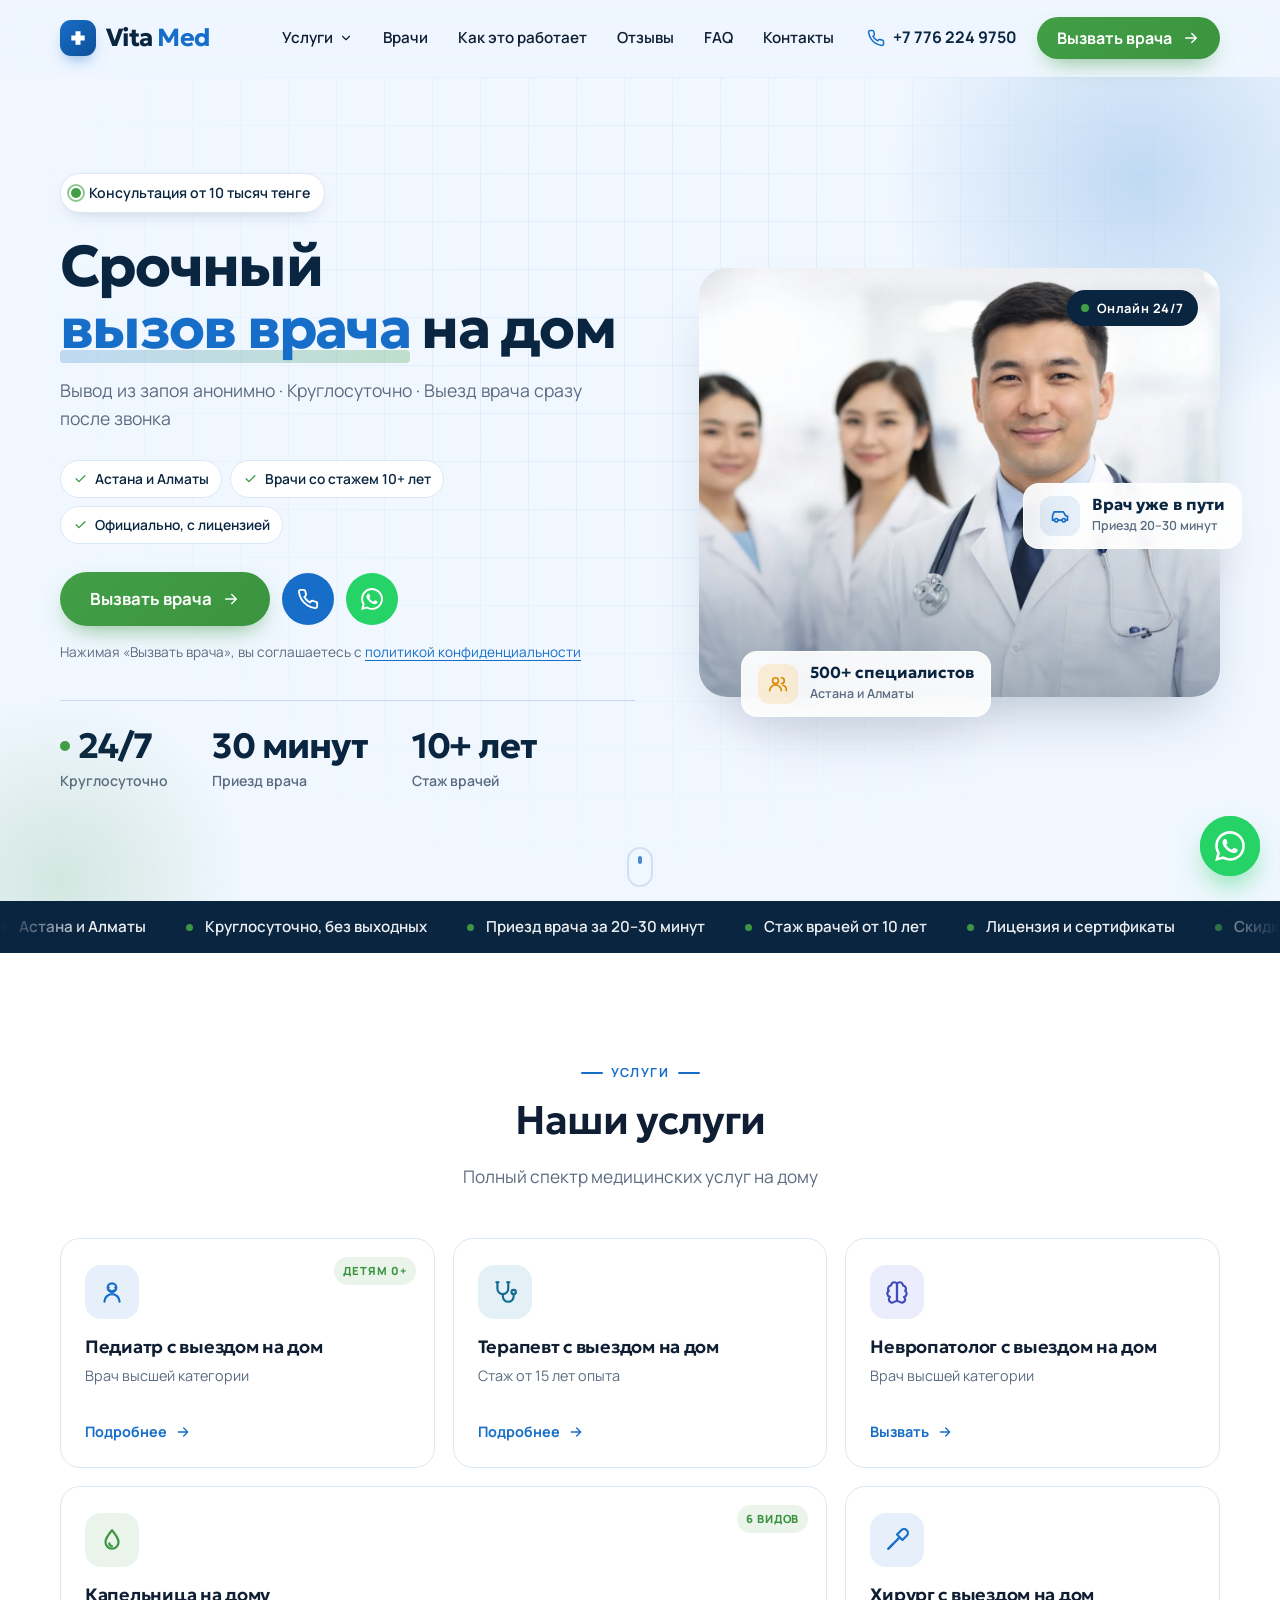
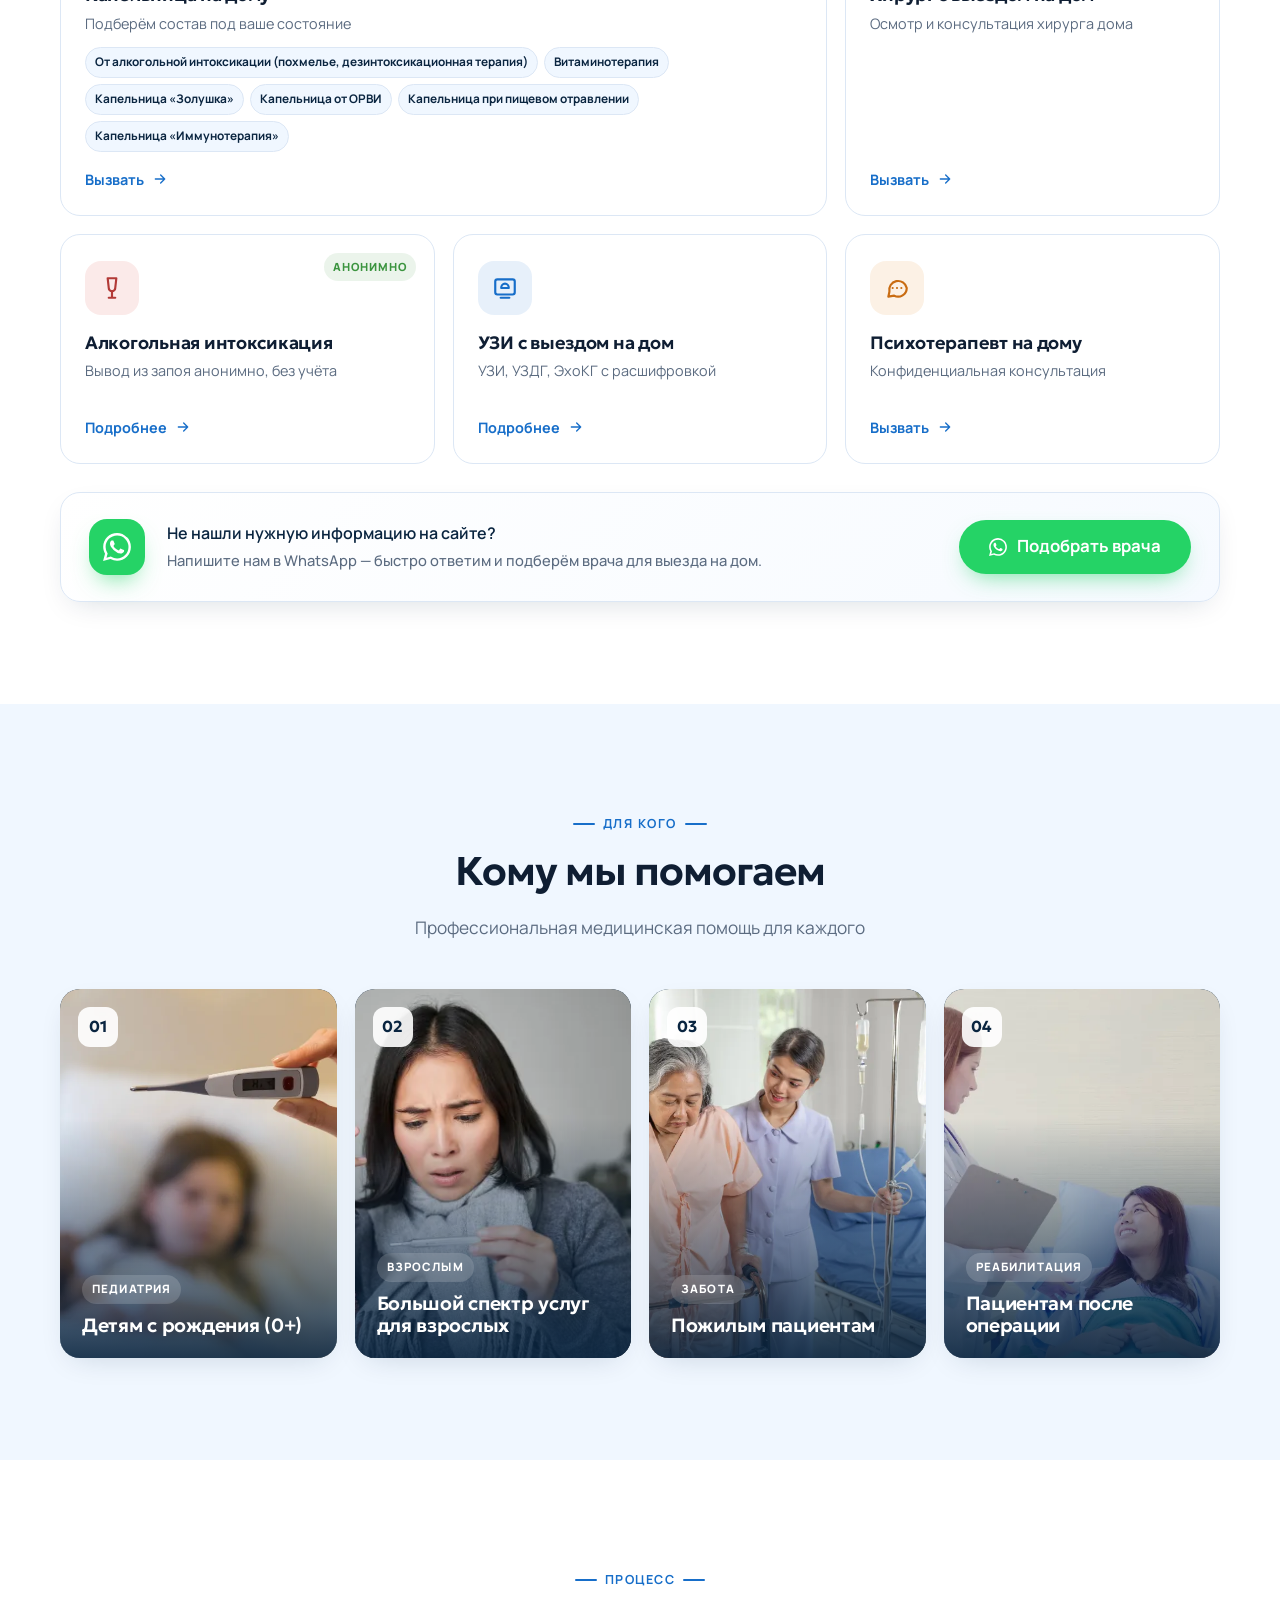
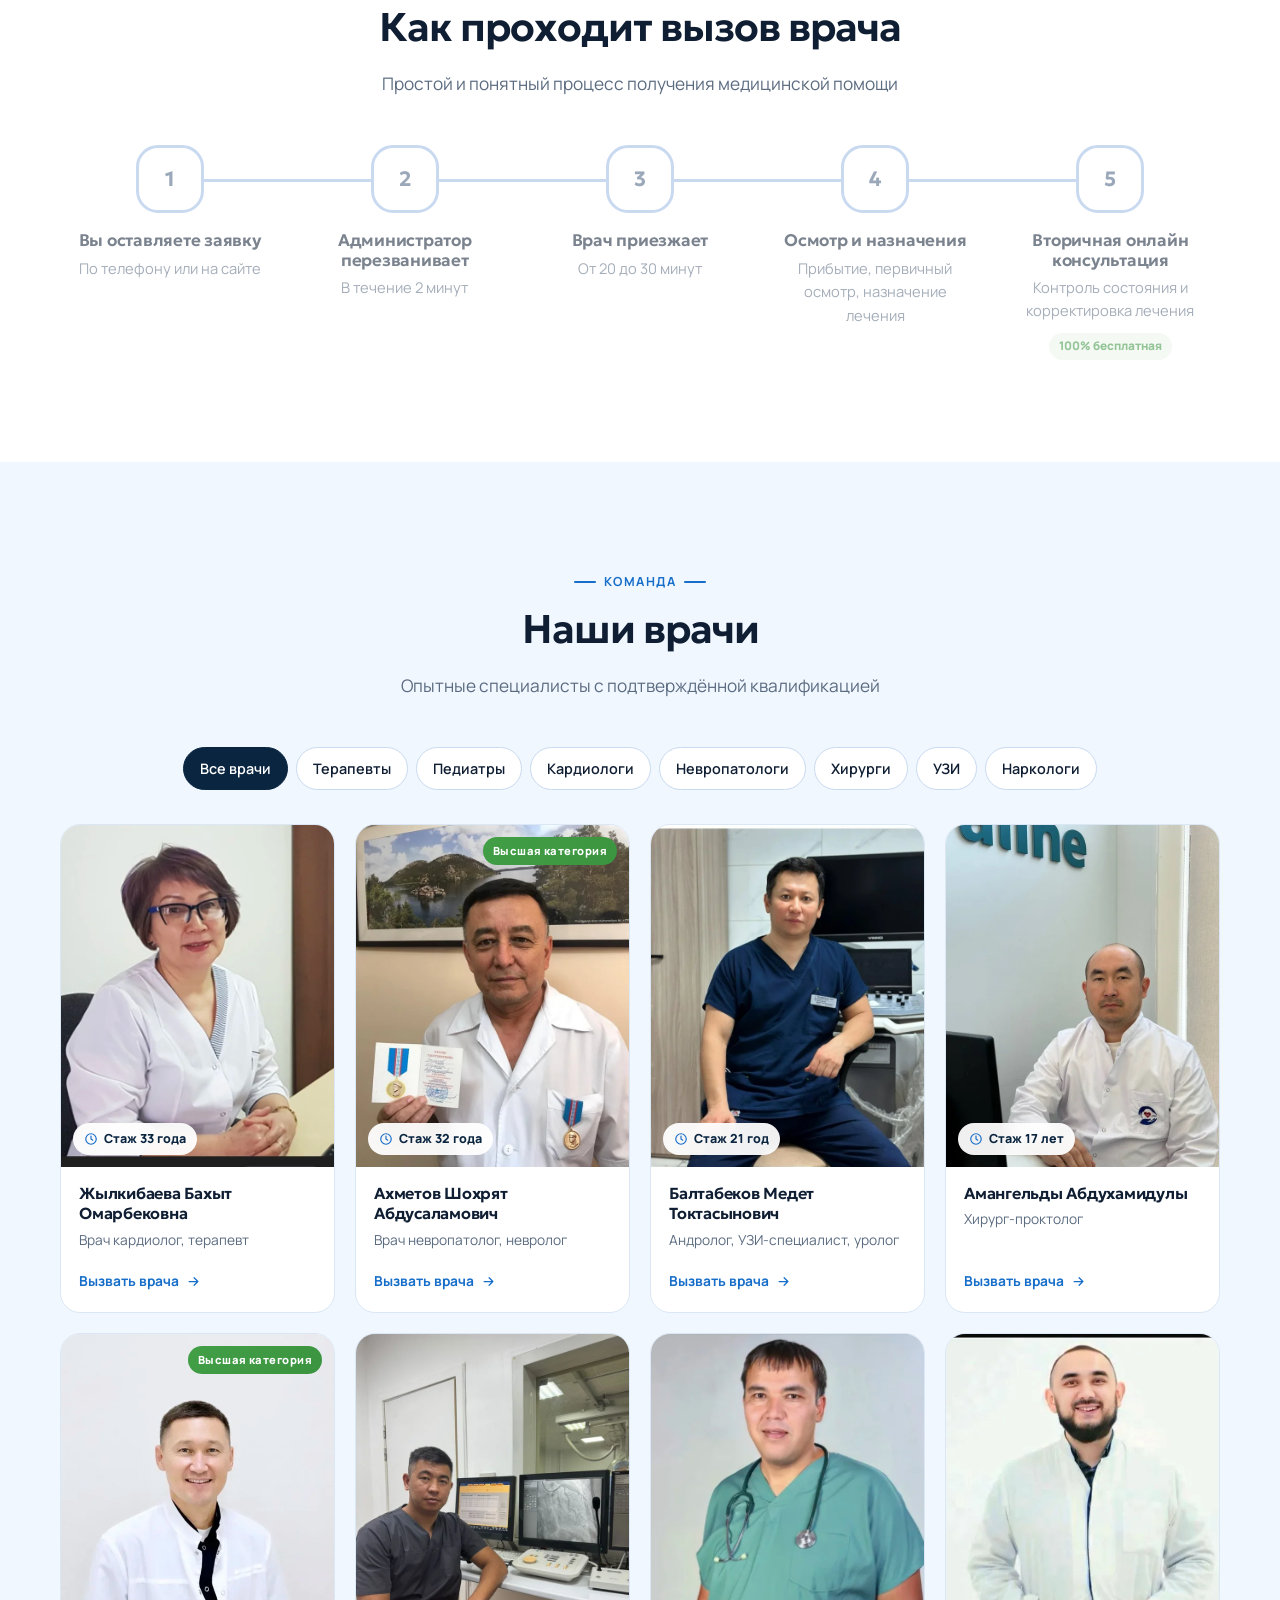
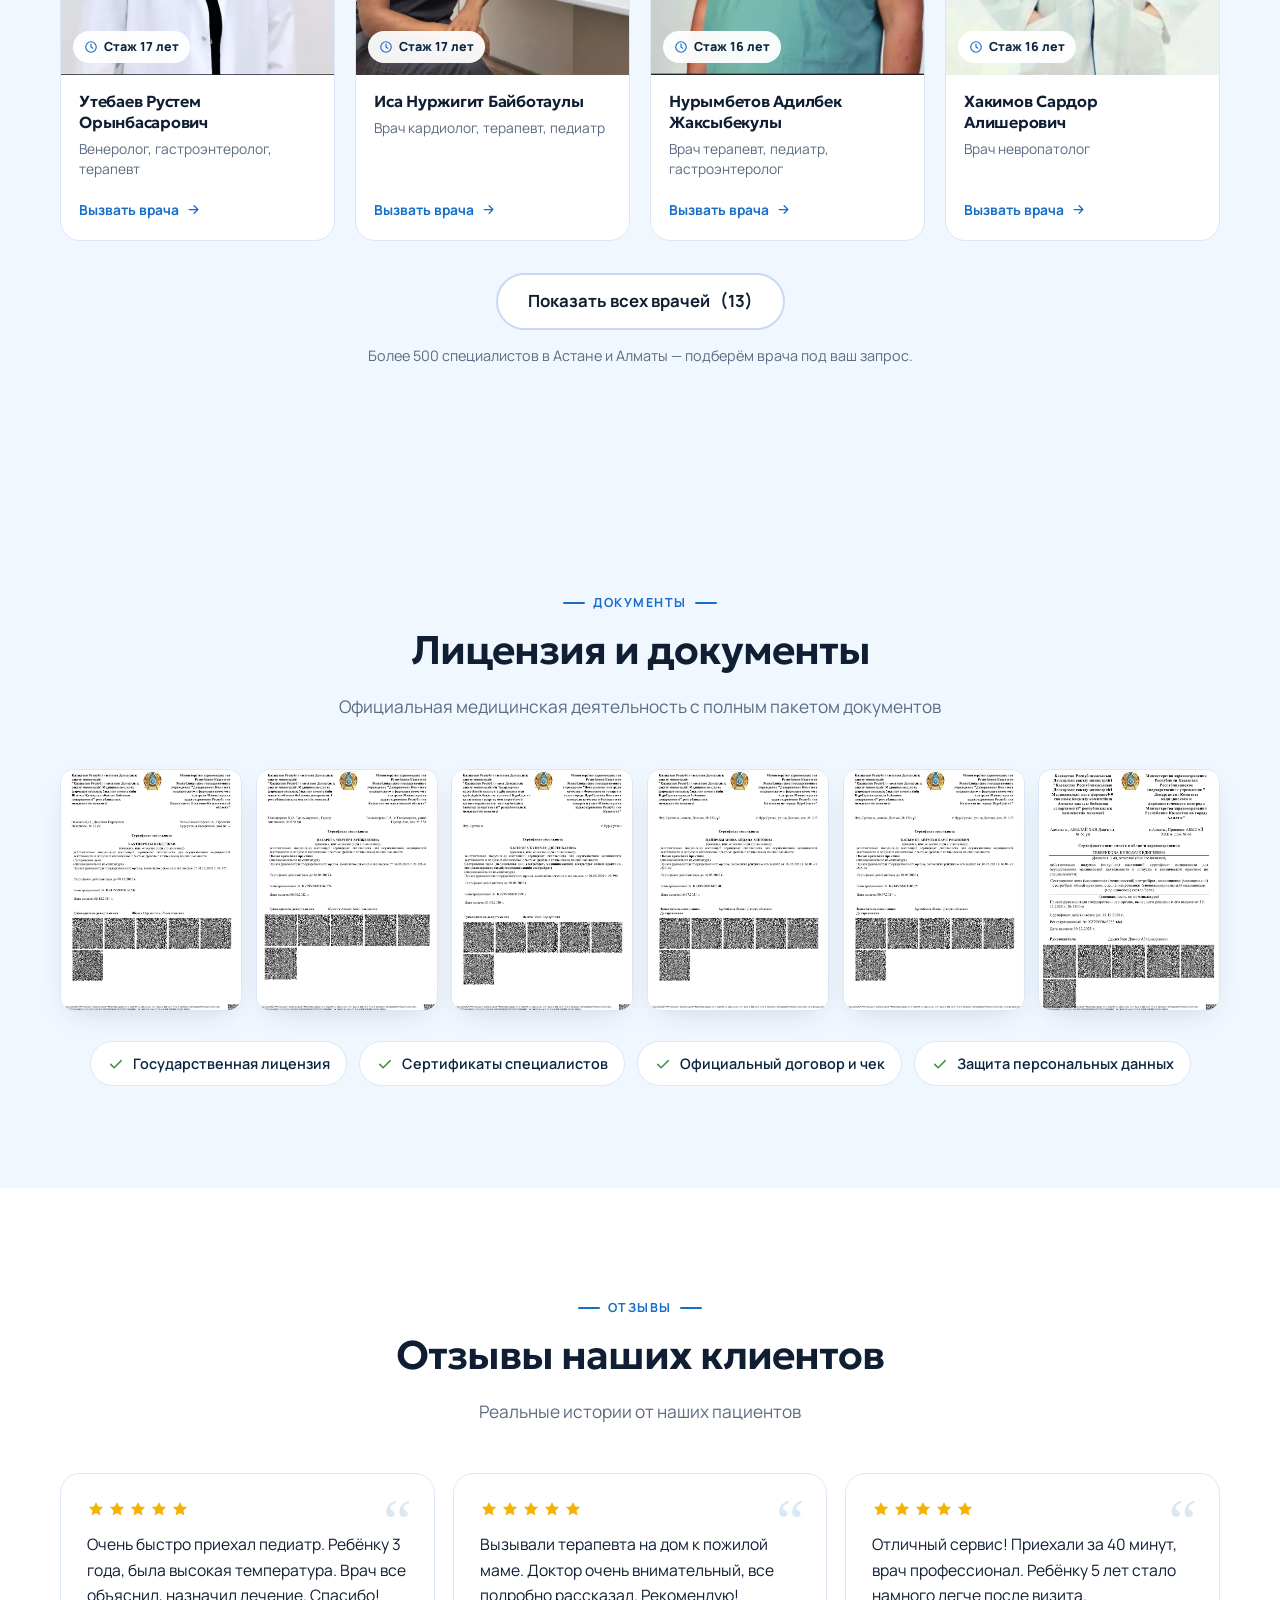
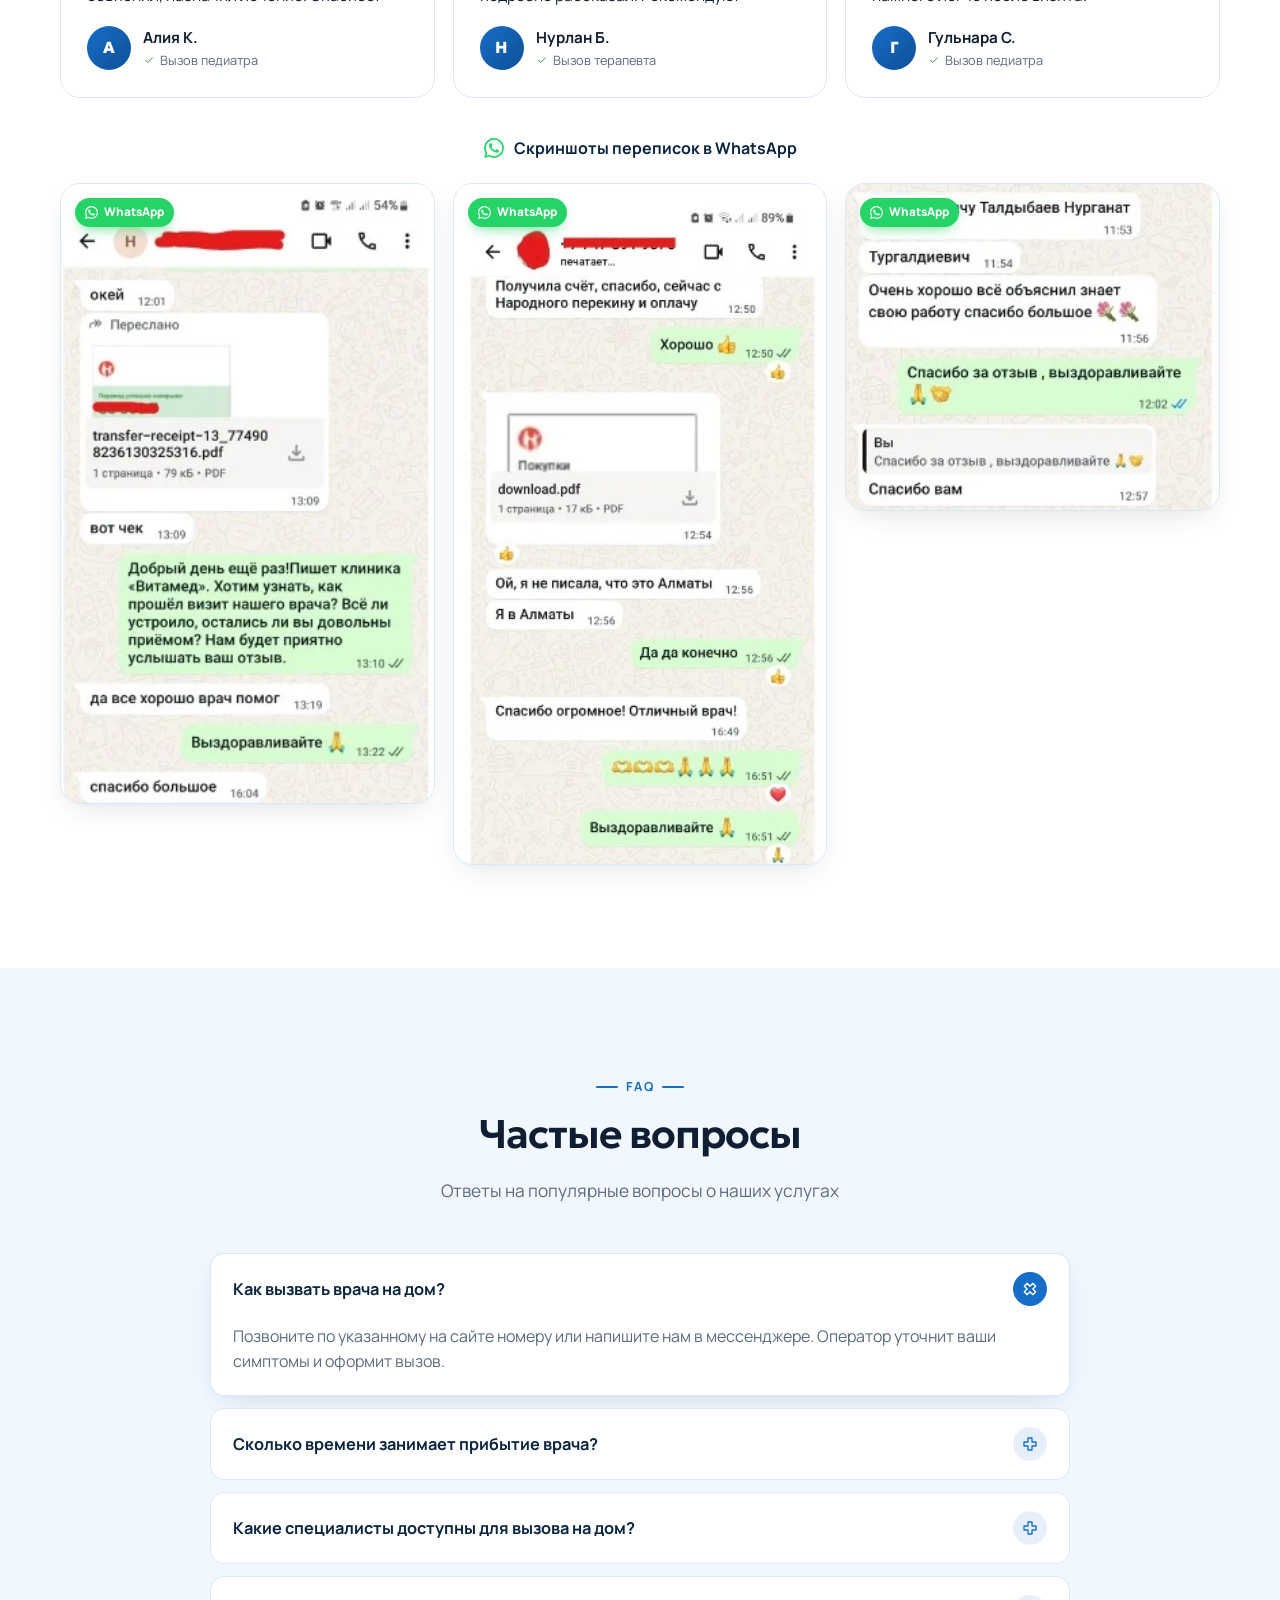
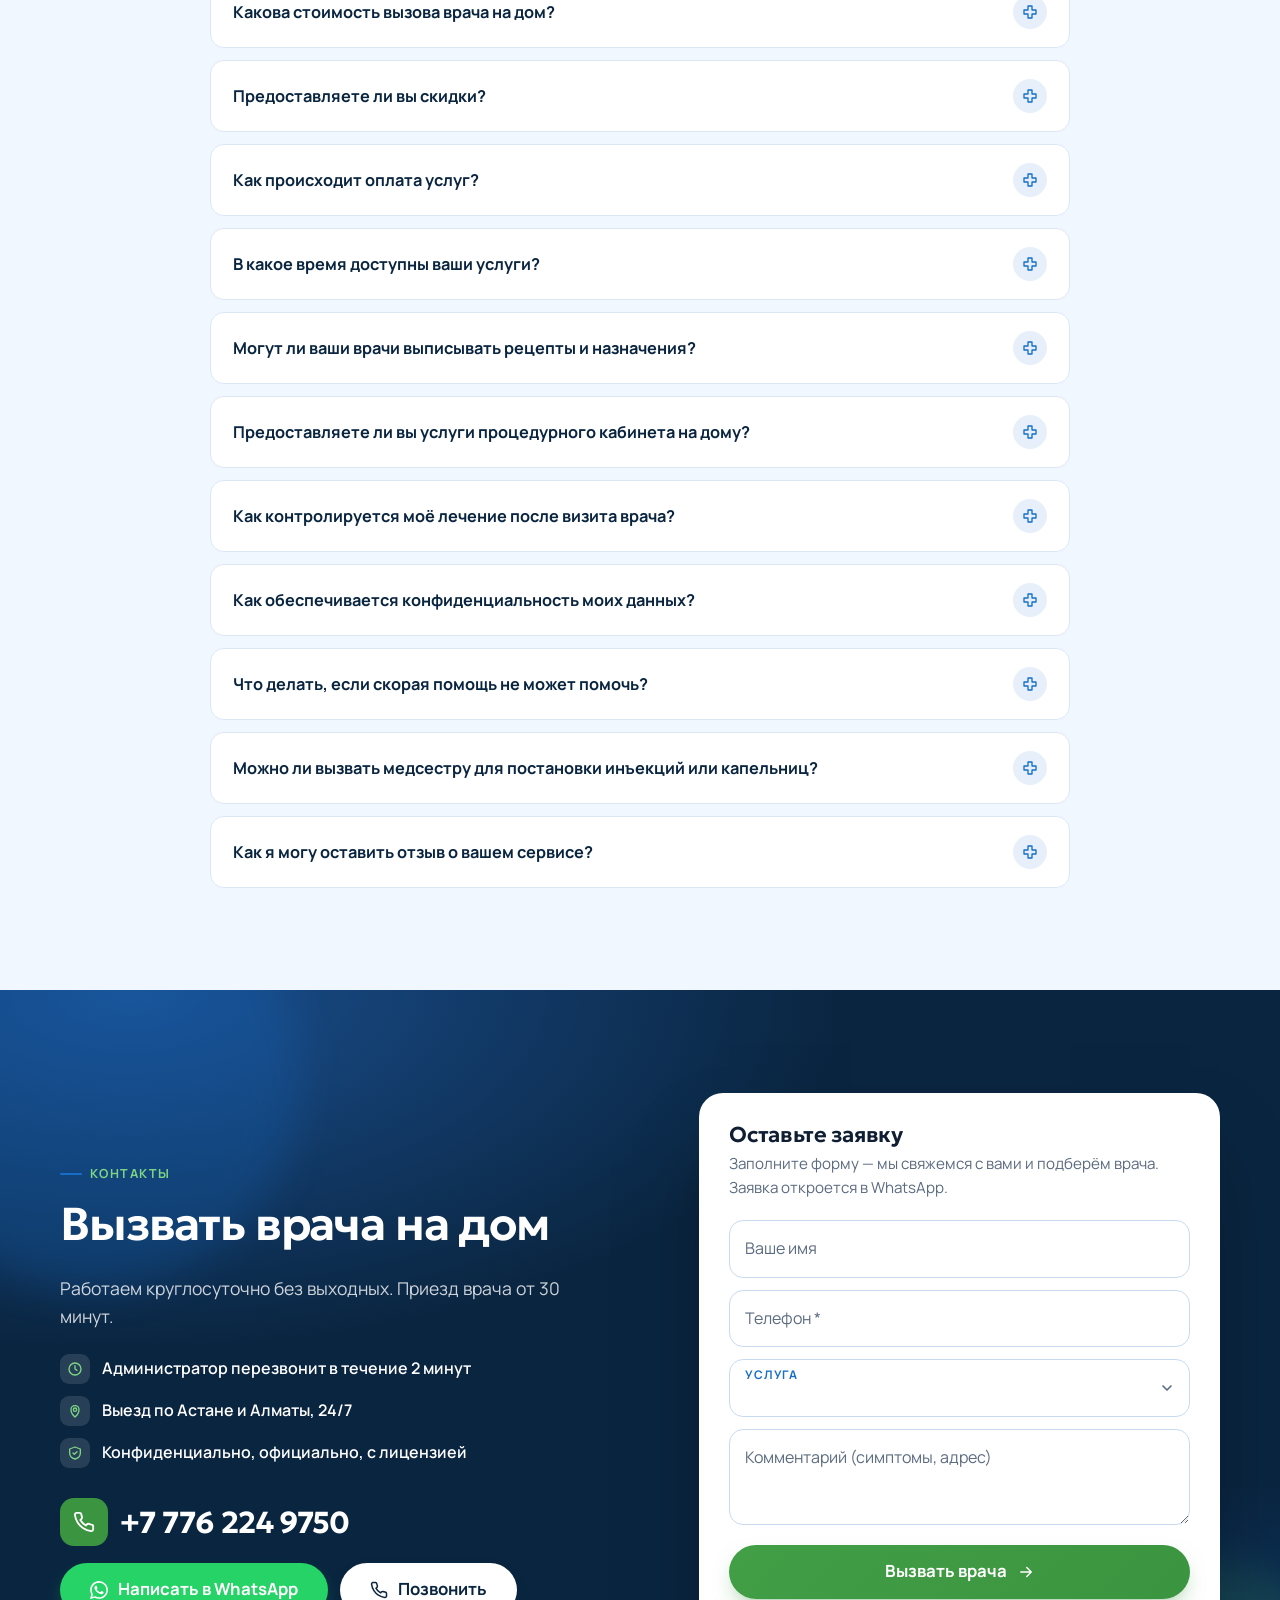
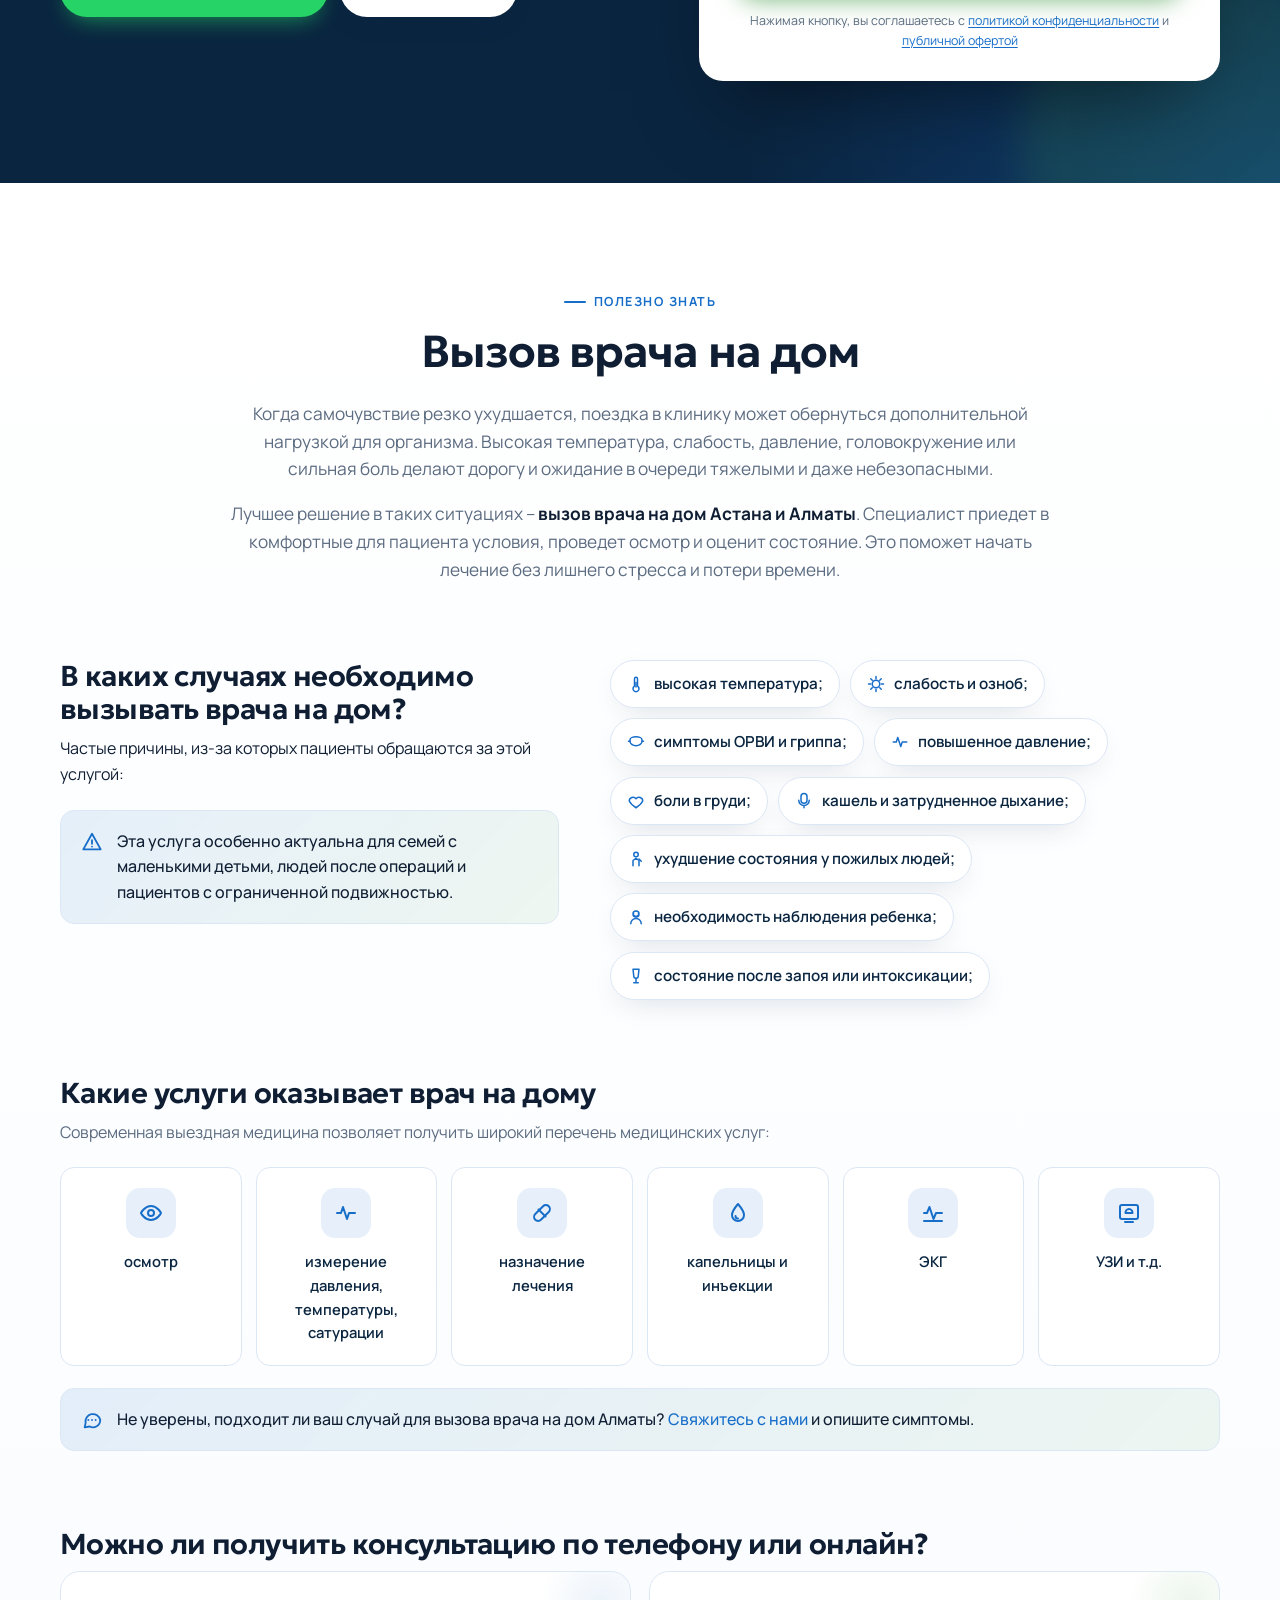
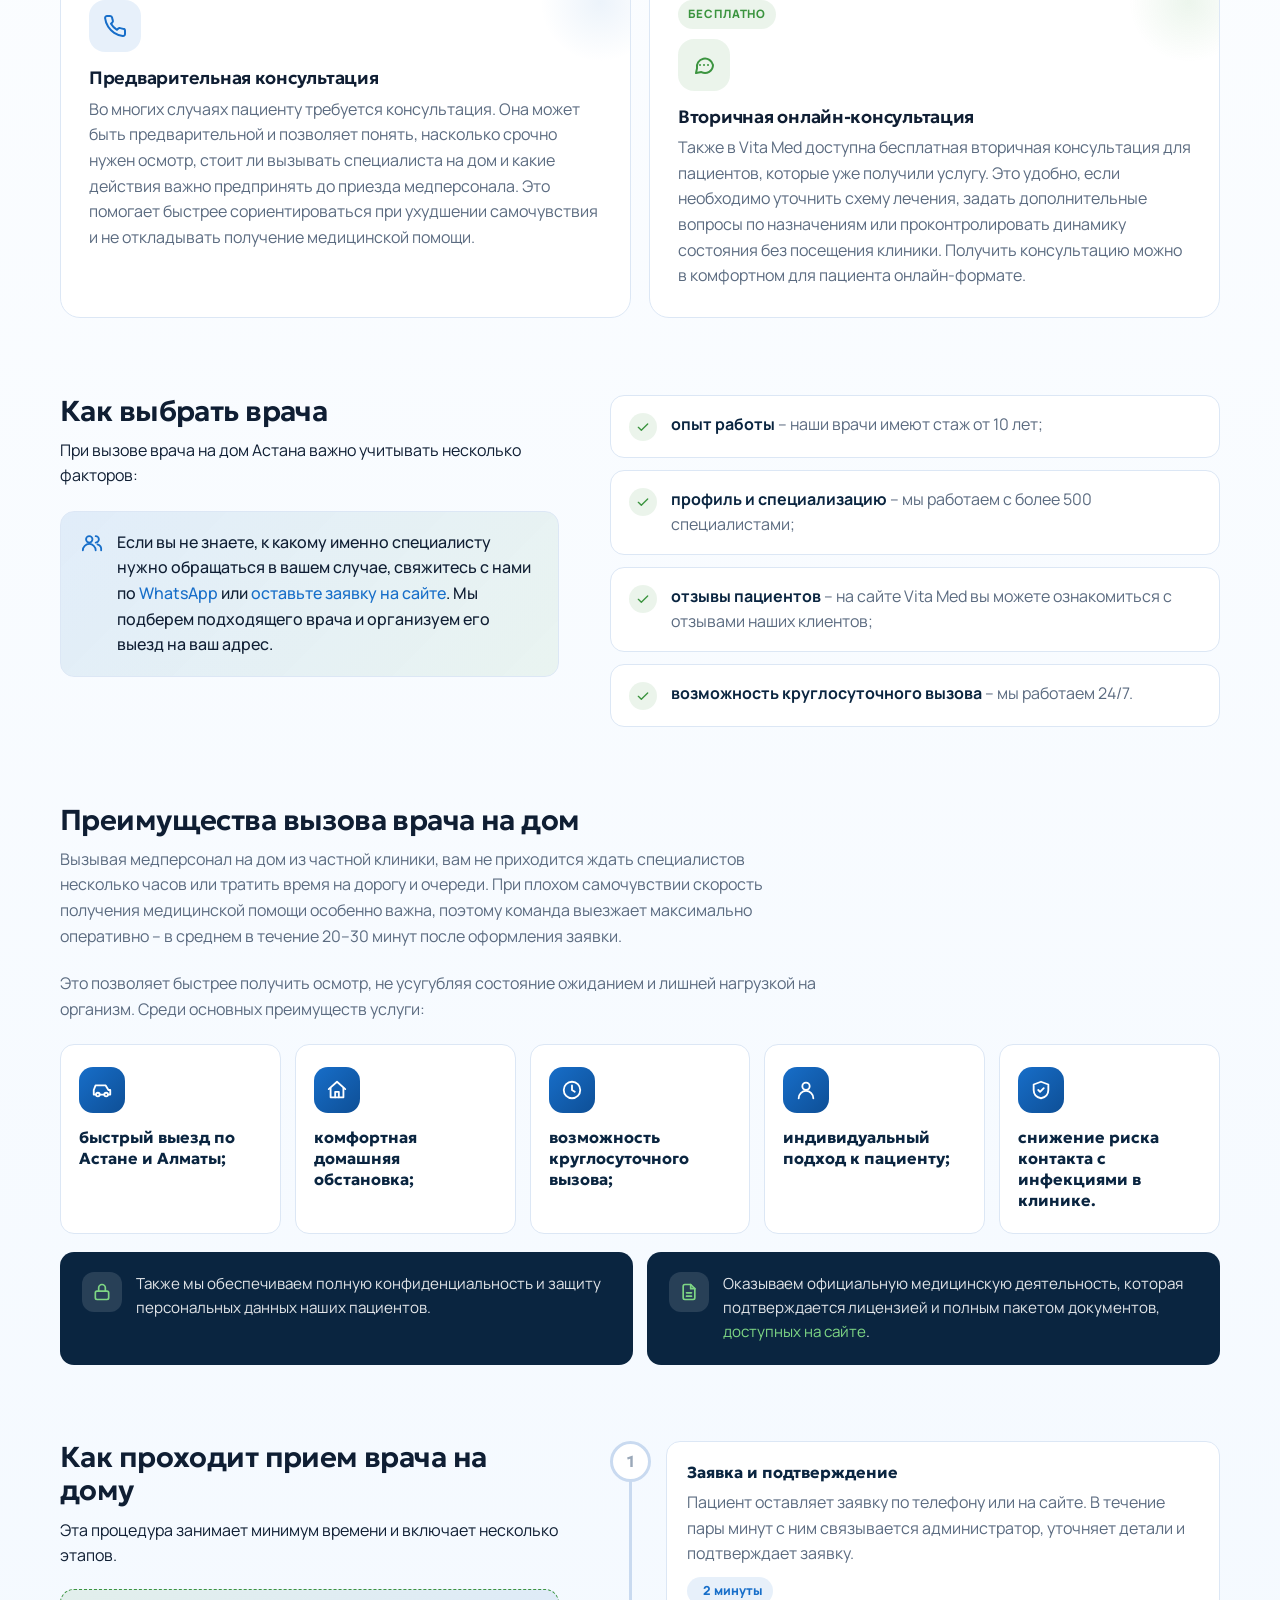
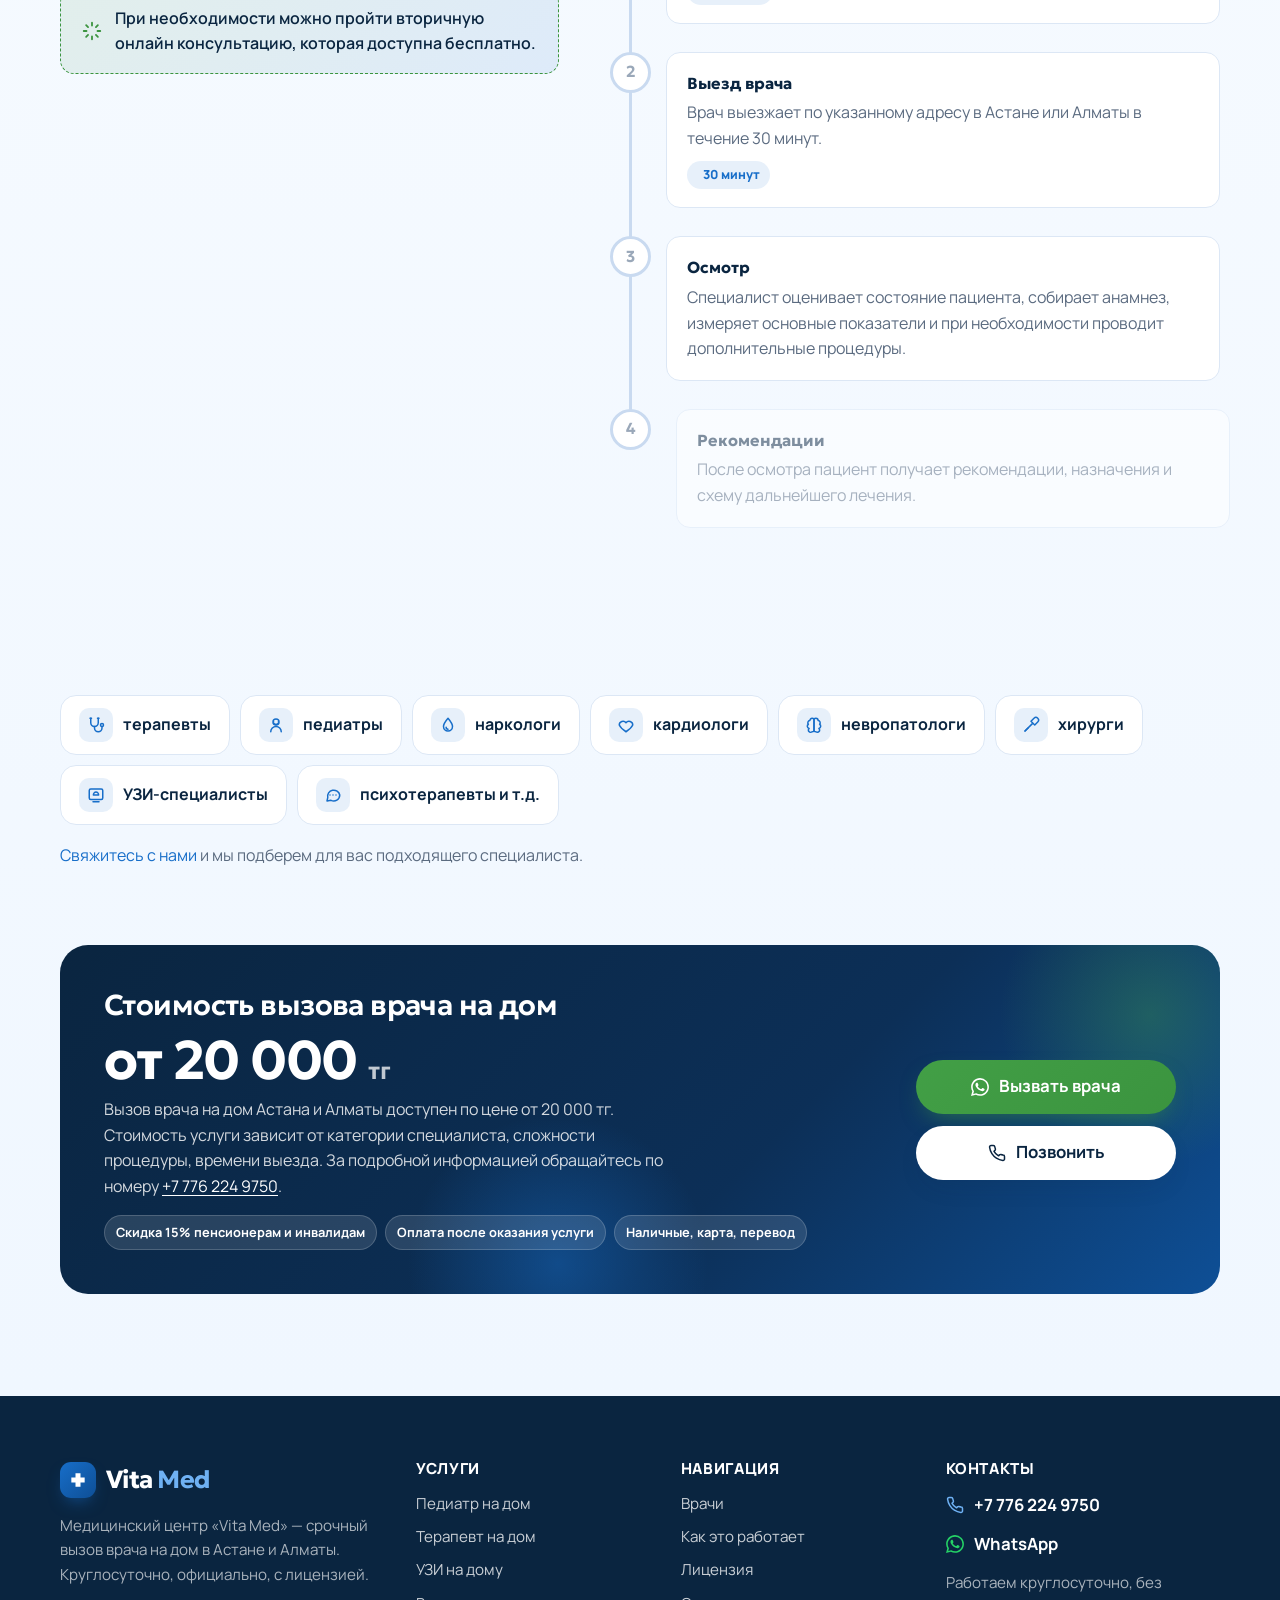
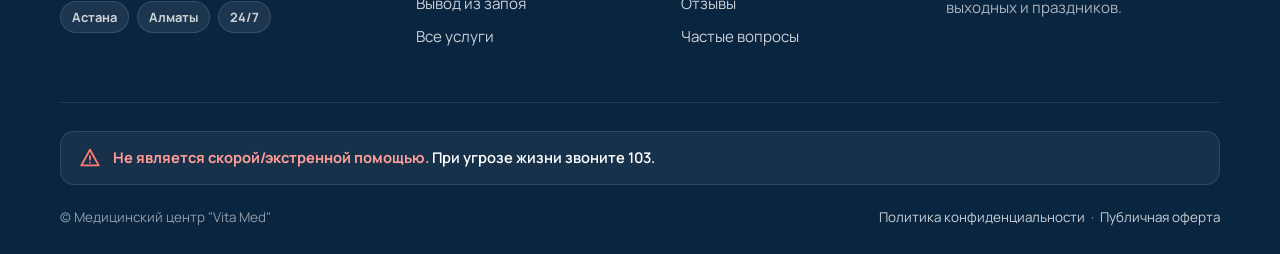
==== commit ff4a1ce2: "Главный экран: убрана карточка «Лицензия · Официальная деятельность» Co-Authored-By: Claude Opus 5.5" ====
--- a/index.html
+++ b/index.html
@@ -91,7 +91,7 @@
     </div>
     <div class="hero-visual">
       <div class="hero-photo"><img src="assets/img/hero-team.webp" alt="Врачи Vita Med — выезд на дом в Астане и Алматы" width="1200" height="990" fetchpriority="high"><span class="hero-badge"><i></i>Онлайн 24/7</span></div>
-      <div class="fcard f1"><i><svg class="" viewBox="0 0 24 24" fill="none" stroke="currentColor" stroke-width="2" stroke-linecap="round" stroke-linejoin="round" aria-hidden="true"><path d="M12 3l8 3v6c0 5-3.5 8-8 9-4.5-1-8-4-8-9V6z"/><path d="m9 12 2 2 4-4"/></svg></i><div><b>Лицензия</b><small>Официальная деятельность</small></div></div><div class="fcard f2"><i><svg class="" viewBox="0 0 24 24" fill="none" stroke="currentColor" stroke-width="2" stroke-linecap="round" stroke-linejoin="round" aria-hidden="true"><path d="M5 17h-2v-5l2-5h11l3 5h2v5h-2"/><circle cx="7.5" cy="17" r="2"/><circle cx="16.5" cy="17" r="2"/><path d="M9.5 17h5"/></svg></i><div><b>Врач уже в пути</b><small>Приезд 20–30 минут</small></div></div><div class="fcard f3"><i><svg class="" viewBox="0 0 24 24" fill="none" stroke="currentColor" stroke-width="2" stroke-linecap="round" stroke-linejoin="round" aria-hidden="true"><circle cx="9" cy="8" r="3.5"/><path d="M2 20a7 7 0 0 1 14 0"/><path d="M16 4.5a3.5 3.5 0 0 1 0 7"/><path d="M18 13.5a6 6 0 0 1 4 6.5"/></svg></i><div><b>500+ специалистов</b><small>Астана и Алматы</small></div></div>
+      <div class="fcard f2"><i><svg class="" viewBox="0 0 24 24" fill="none" stroke="currentColor" stroke-width="2" stroke-linecap="round" stroke-linejoin="round" aria-hidden="true"><path d="M5 17h-2v-5l2-5h11l3 5h2v5h-2"/><circle cx="7.5" cy="17" r="2"/><circle cx="16.5" cy="17" r="2"/><path d="M9.5 17h5"/></svg></i><div><b>Врач уже в пути</b><small>Приезд 20–30 минут</small></div></div><div class="fcard f3"><i><svg class="" viewBox="0 0 24 24" fill="none" stroke="currentColor" stroke-width="2" stroke-linecap="round" stroke-linejoin="round" aria-hidden="true"><circle cx="9" cy="8" r="3.5"/><path d="M2 20a7 7 0 0 1 14 0"/><path d="M16 4.5a3.5 3.5 0 0 1 0 7"/><path d="M18 13.5a6 6 0 0 1 4 6.5"/></svg></i><div><b>500+ специалистов</b><small>Астана и Алматы</small></div></div>
     </div>
   </div>
   <div class="hero-scroll" aria-hidden="true"></div>
@@ -169,6 +169,8 @@
       <form id="lead-form" novalidate>
         <label class="field"><input type="text" name="name" autocomplete="name" placeholder=" "><span>Ваше имя</span></label>
         <label class="field"><input type="tel" name="phone" inputmode="tel" autocomplete="tel" placeholder=" " required><span>Телефон *</span></label>
+        <p class="form-err" hidden>Проверьте номер: нужен действующий номер в формате +7 7XX XXX XX XX</p>
+        <label class="hp" aria-hidden="true">Сайт<input type="text" name="website" tabindex="-1" autocomplete="off"></label>
         <label class="field"><select name="service"><option value="" hidden></option><option value="Терапевт">Терапевт</option><option value="Педиатр">Педиатр</option><option value="Невропатолог">Невропатолог</option><option value="Хирург">Хирург</option><option value="Капельница на дому">Капельница на дому</option><option value="Вывод из запоя">Вывод из запоя</option><option value="УЗИ на дому">УЗИ на дому</option><option value="Психотерапевт">Психотерапевт</option><option value="Медсестра (уколы, капельницы)">Медсестра (уколы, капельницы)</option><option value="Другое">Другое</option></select><span>Услуга</span></label>
         <label class="field"><textarea name="comment" placeholder=" "></textarea><span>Комментарий (симптомы, адрес)</span></label>
         <button class="btn btn-green btn-lg btn-block" type="submit">Вызвать врача <svg class="" viewBox="0 0 24 24" fill="none" stroke="currentColor" stroke-width="2" stroke-linecap="round" stroke-linejoin="round" aria-hidden="true"><path d="M5 12h14M13 6l6 6-6 6"/></svg></button>
--- a/styles.css
+++ b/styles.css
@@ -692,3 +692,71 @@
   .steps::after,.timeline::after{transform:none!important}
   .marquee{animation:none}
 }
+
+/* ---------- Проверка номера, ловушка для ботов ---------- */
+.hp { position: absolute !important; left: -9999px !important; width: 1px; height: 1px; overflow: hidden; }
+.form-err, .vm-err { margin: -4px 0 12px; font-size: .82rem; color: #C2410C; line-height: 1.4; }
+.form-err[hidden], .vm-err[hidden] { display: none; }
+
+/* ---------- Страница «Спасибо» (/spasibo) ---------- */
+.thanks { position: relative; overflow: hidden; padding: 140px 0 90px; background: linear-gradient(180deg, #F0F7FF 0%, #fff 100%); min-height: 78vh; display: flex; align-items: center; }
+.thanks .orb { position: absolute; border-radius: 50%; filter: blur(70px); opacity: .55; pointer-events: none; }
+.thanks .orb.a { width: 480px; height: 480px; right: -140px; top: -120px; background: radial-gradient(circle, rgba(23,110,201,.35), transparent 70%); }
+.thanks .orb.b { width: 420px; height: 420px; left: -160px; bottom: -160px; background: radial-gradient(circle, rgba(59,148,63,.30), transparent 70%); }
+.thanks-card { position: relative; max-width: 640px; margin: 0 auto; text-align: center; background: #fff; border: 1px solid #E3ECF7; border-radius: 28px; padding: 44px 28px 36px; box-shadow: 0 24px 60px rgba(10,37,64,.10); animation: thanksIn .7s cubic-bezier(.16,1,.3,1) both; }
+@keyframes thanksIn { from { opacity: 0; transform: translateY(24px) scale(.97); } to { opacity: 1; transform: none; } }
+.thanks-check { width: 92px; height: 92px; margin: 0 auto 20px; display: block; }
+.thanks-check circle { fill: none; stroke: #3B943F; stroke-width: 4; stroke-dasharray: 280; stroke-dashoffset: 280; animation: thanksDraw .8s ease .2s forwards; }
+.thanks-check path { fill: none; stroke: #3B943F; stroke-width: 6; stroke-linecap: round; stroke-linejoin: round; stroke-dasharray: 70; stroke-dashoffset: 70; animation: thanksDraw .5s ease .85s forwards; }
+@keyframes thanksDraw { to { stroke-dashoffset: 0; } }
+.thanks-card h1 { font-family: 'Geologica', 'Manrope', sans-serif; font-size: clamp(1.6rem, 4.6vw, 2.3rem); line-height: 1.15; color: #0F1E33; margin-bottom: 12px; }
+.thanks-card .lead { color: #5B6B80; font-size: 1.05rem; margin-bottom: 26px; }
+.thanks-steps { list-style: none; display: grid; gap: 10px; margin: 0 0 28px; padding: 0; text-align: left; }
+.thanks-steps li { display: flex; align-items: center; gap: 12px; padding: 12px 16px; border-radius: 14px; background: #F0F7FF; opacity: 0; animation: thanksIn .5s ease forwards; }
+.thanks-steps li:nth-child(1) { animation-delay: 1.1s; } .thanks-steps li:nth-child(2) { animation-delay: 1.3s; } .thanks-steps li:nth-child(3) { animation-delay: 1.5s; }
+.thanks-steps b { width: 30px; height: 30px; border-radius: 50%; background: #176EC9; color: #fff; display: inline-flex; align-items: center; justify-content: center; font-size: .9rem; flex: none; }
+.thanks-steps li:first-child b { background: #3B943F; }
+.thanks-actions { display: flex; flex-wrap: wrap; gap: 12px; justify-content: center; }
+.thanks-back { margin-top: 22px; font-size: .92rem; }
+.thanks-back a { color: #176EC9; display: inline-flex; align-items: center; gap: 6px; white-space: nowrap; }
+@media (prefers-reduced-motion: reduce) { .thanks-card, .thanks-steps li { animation: none; opacity: 1; } .thanks-check circle, .thanks-check path { stroke-dashoffset: 0; animation: none; } }
+
+/* ============================================================
+   Этапы с заполнением по прокрутке (.timeline и .steps)
+   JS задаёт --ls (начало линии), --le (длина), --p (0..1),
+   классы .on (этап достигнут), .cur (текущий), .done (всё пройдено)
+   ============================================================ */
+.timeline.prog::before, .timeline.prog::after { top: var(--ls, 20px); bottom: auto; height: var(--le, 0); z-index: 0; }
+.timeline.prog::after { transform: scaleY(var(--p, 0)); transition: transform .12s linear; }
+.timeline.prog .tl .dot { z-index: 2; background: #fff; border-color: var(--line-2); color: #9AA8B9; transition: background .45s, border-color .45s, color .45s, transform .45s var(--ease), box-shadow .45s; }
+.timeline.prog .tl.on .dot { border-color: var(--blue); color: var(--blue); transform: scale(1.06); }
+.timeline.prog .tl.cur .dot { background: var(--blue); color: #fff; box-shadow: 0 0 0 6px rgba(23,110,201,.15); transform: scale(1.14); }
+.timeline.prog .tl.cur .dot::after { content: ""; position: absolute; inset: -3px; border-radius: 50%; border: 2px solid var(--blue); animation: tlPing 1.6s ease-out infinite; }
+.timeline.prog.done .tl:last-child .dot { background: var(--green); border-color: var(--green); color: #fff; box-shadow: 0 0 0 6px rgba(59,148,63,.15); }
+.timeline.prog .tl .box { opacity: .5; transform: translateX(10px); transition: opacity .5s, transform .5s var(--ease), border-color .5s, box-shadow .5s; }
+.timeline.prog .tl.on .box { opacity: 1; transform: none; }
+.timeline.prog .tl.cur .box { border-color: rgba(23,110,201,.45); box-shadow: 0 14px 34px -18px rgba(23,110,201,.55); }
+.timeline.prog .tl .box:hover { transform: translateX(6px); }
+@keyframes tlPing { 0% { transform: scale(1); opacity: .8; } 100% { transform: scale(1.7); opacity: 0; } }
+
+/* Блок «Как проходит вызов врача»: горизонтально на компьютере */
+.steps.prog.horiz::before, .steps.prog.horiz::after { left: var(--ls, 10%); right: auto; width: var(--le, 80%); }
+.steps.prog.horiz::after { transform: scaleX(var(--p, 0)); transition: transform .12s linear; }
+.steps.prog .step .n { z-index: 2; background: #fff; border-color: var(--line-2); color: #9AA8B9; box-shadow: none; transition: background .45s, border-color .45s, color .45s, transform .45s var(--ease), box-shadow .45s; transition-delay: 0s !important; }
+.steps.prog .step.on .n { border-color: var(--blue); color: var(--blue); box-shadow: 0 12px 24px -12px rgba(23,110,201,.6); }
+.steps.prog .step.cur .n { background: var(--blue); color: #fff; transform: scale(1.08); }
+.steps.prog.done .step:last-child .n { background: linear-gradient(135deg, var(--green-l), var(--green)); border-color: var(--green); color: #fff; }
+.steps.prog .step h3, .steps.prog .step p, .steps.prog .step .badge { opacity: .55; transition: opacity .5s; }
+.steps.prog .step.on h3, .steps.prog .step.on p, .steps.prog .step.on .badge { opacity: 1; }
+@media (max-width:980px) {
+  .steps.prog::before, .steps.prog::after { top: var(--ls, 34px); bottom: auto; height: var(--le, 0); left: 33px; width: 3px; }
+  .steps.prog::after { transform: scaleY(var(--p, 0)); transition: transform .12s linear; }
+}
+@media (prefers-reduced-motion: reduce) {
+  .timeline.prog .tl .box, .steps.prog .step h3, .steps.prog .step p { opacity: 1; transform: none; }
+  .timeline.prog .tl.cur .dot::after { animation: none; }
+}
+.checklist.in li:nth-child(2) .chk svg path{transition-delay:.45s}
+.checklist.in li:nth-child(3) .chk svg path{transition-delay:.7s}
+.checklist.in li:nth-child(4) .chk svg path{transition-delay:.95s}
+.checklist.in li:nth-child(5) .chk svg path{transition-delay:1.2s}
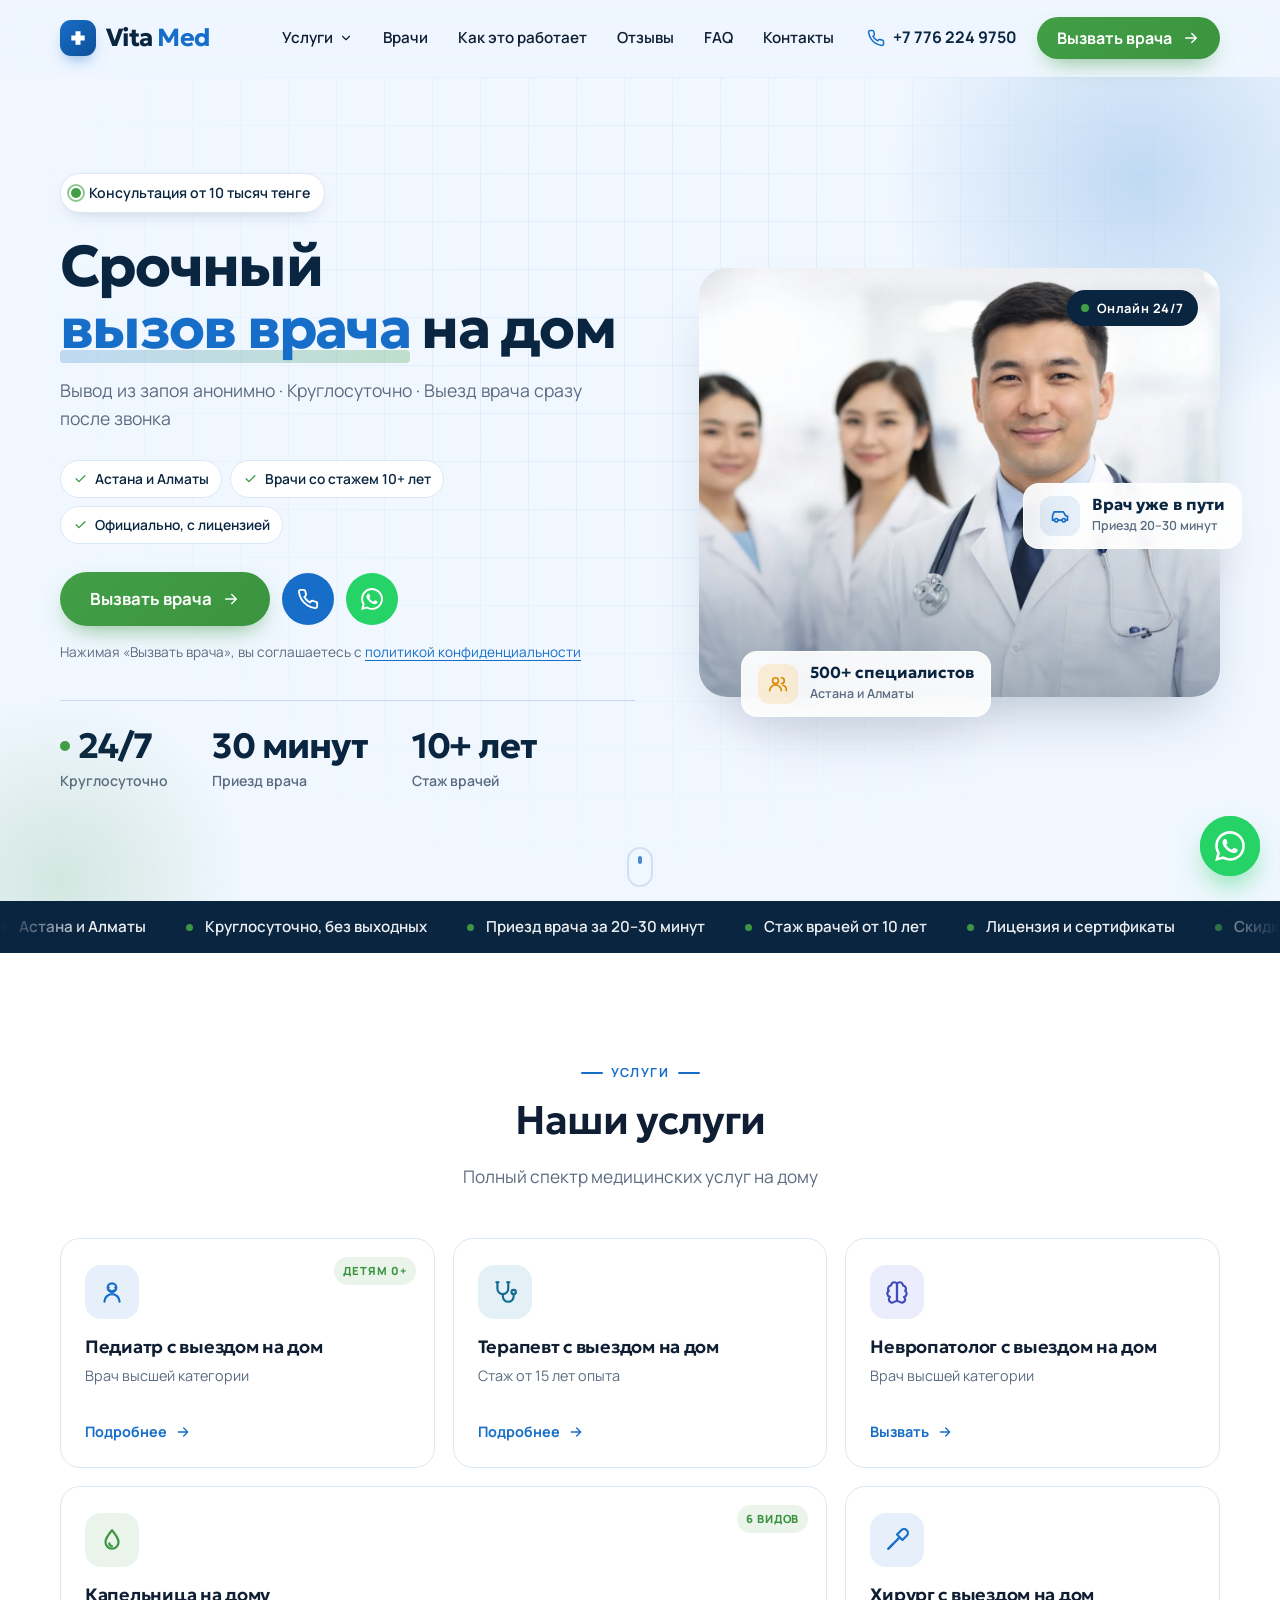
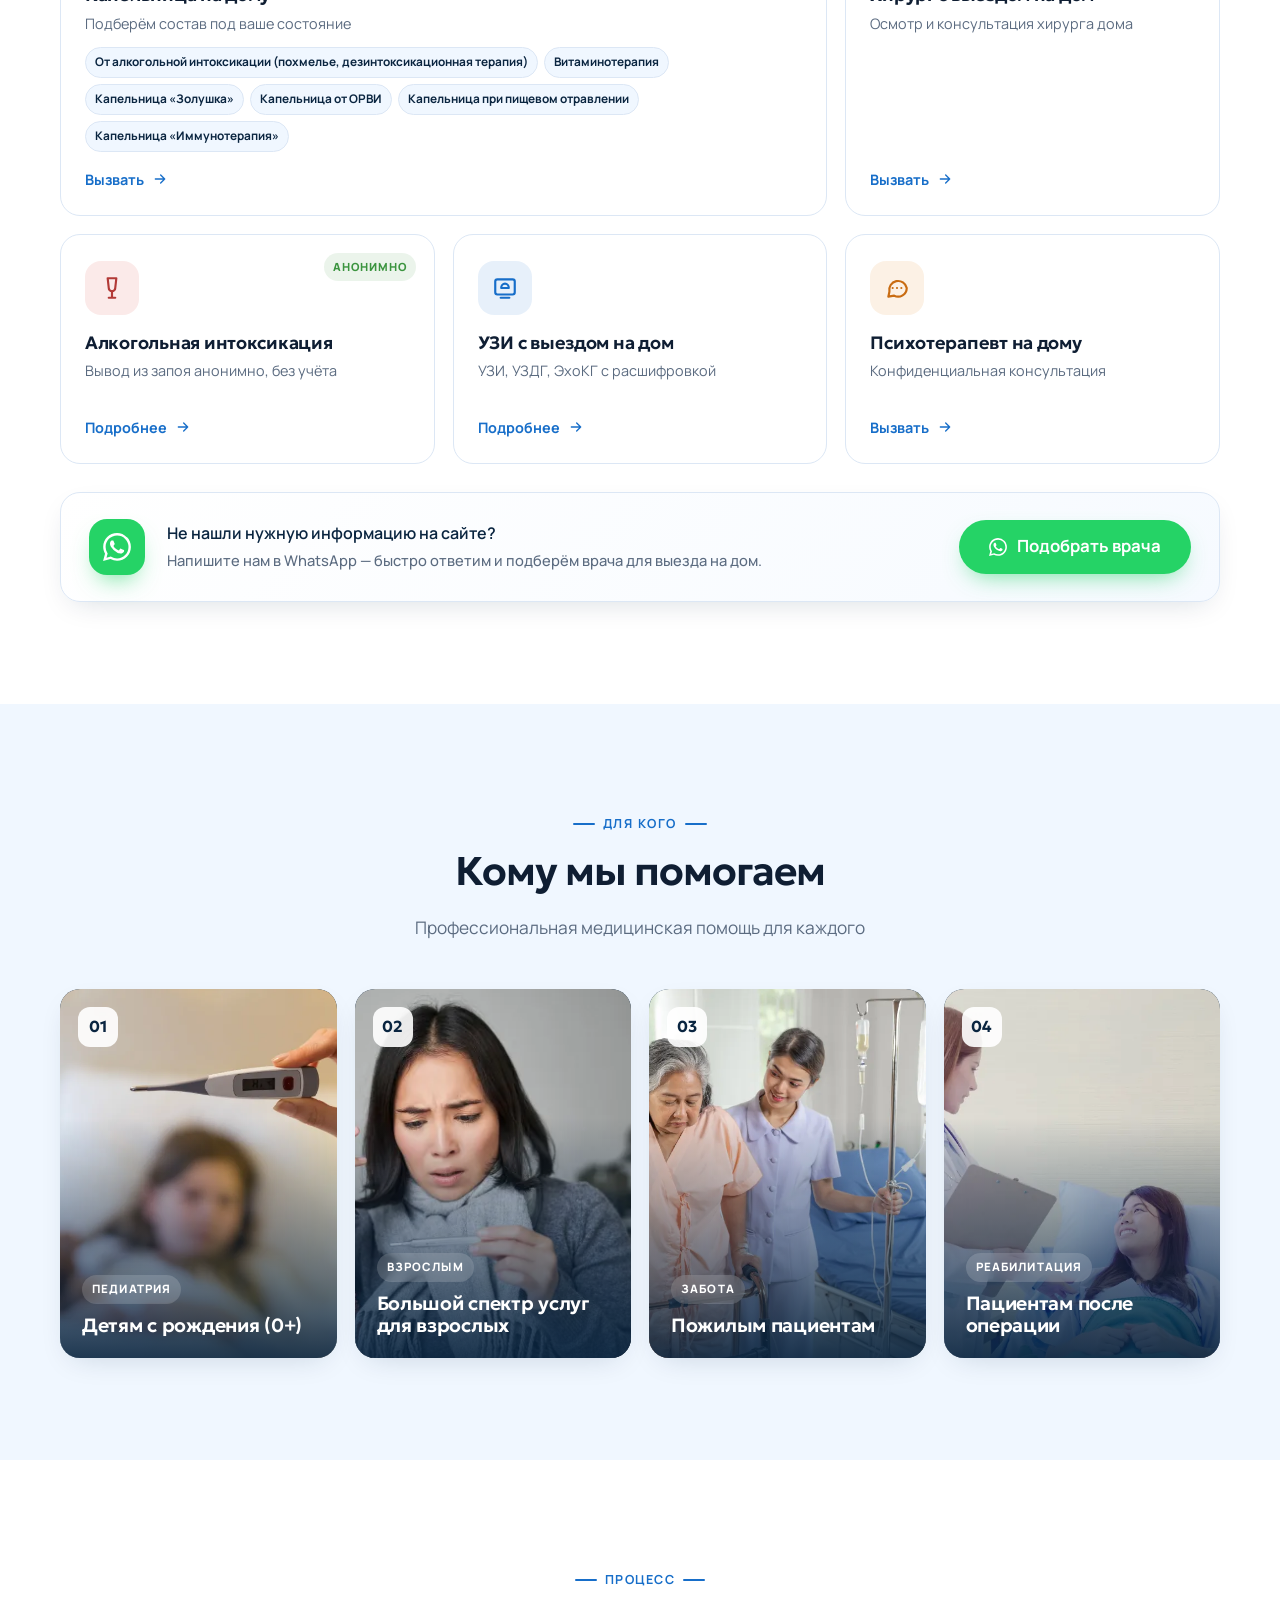
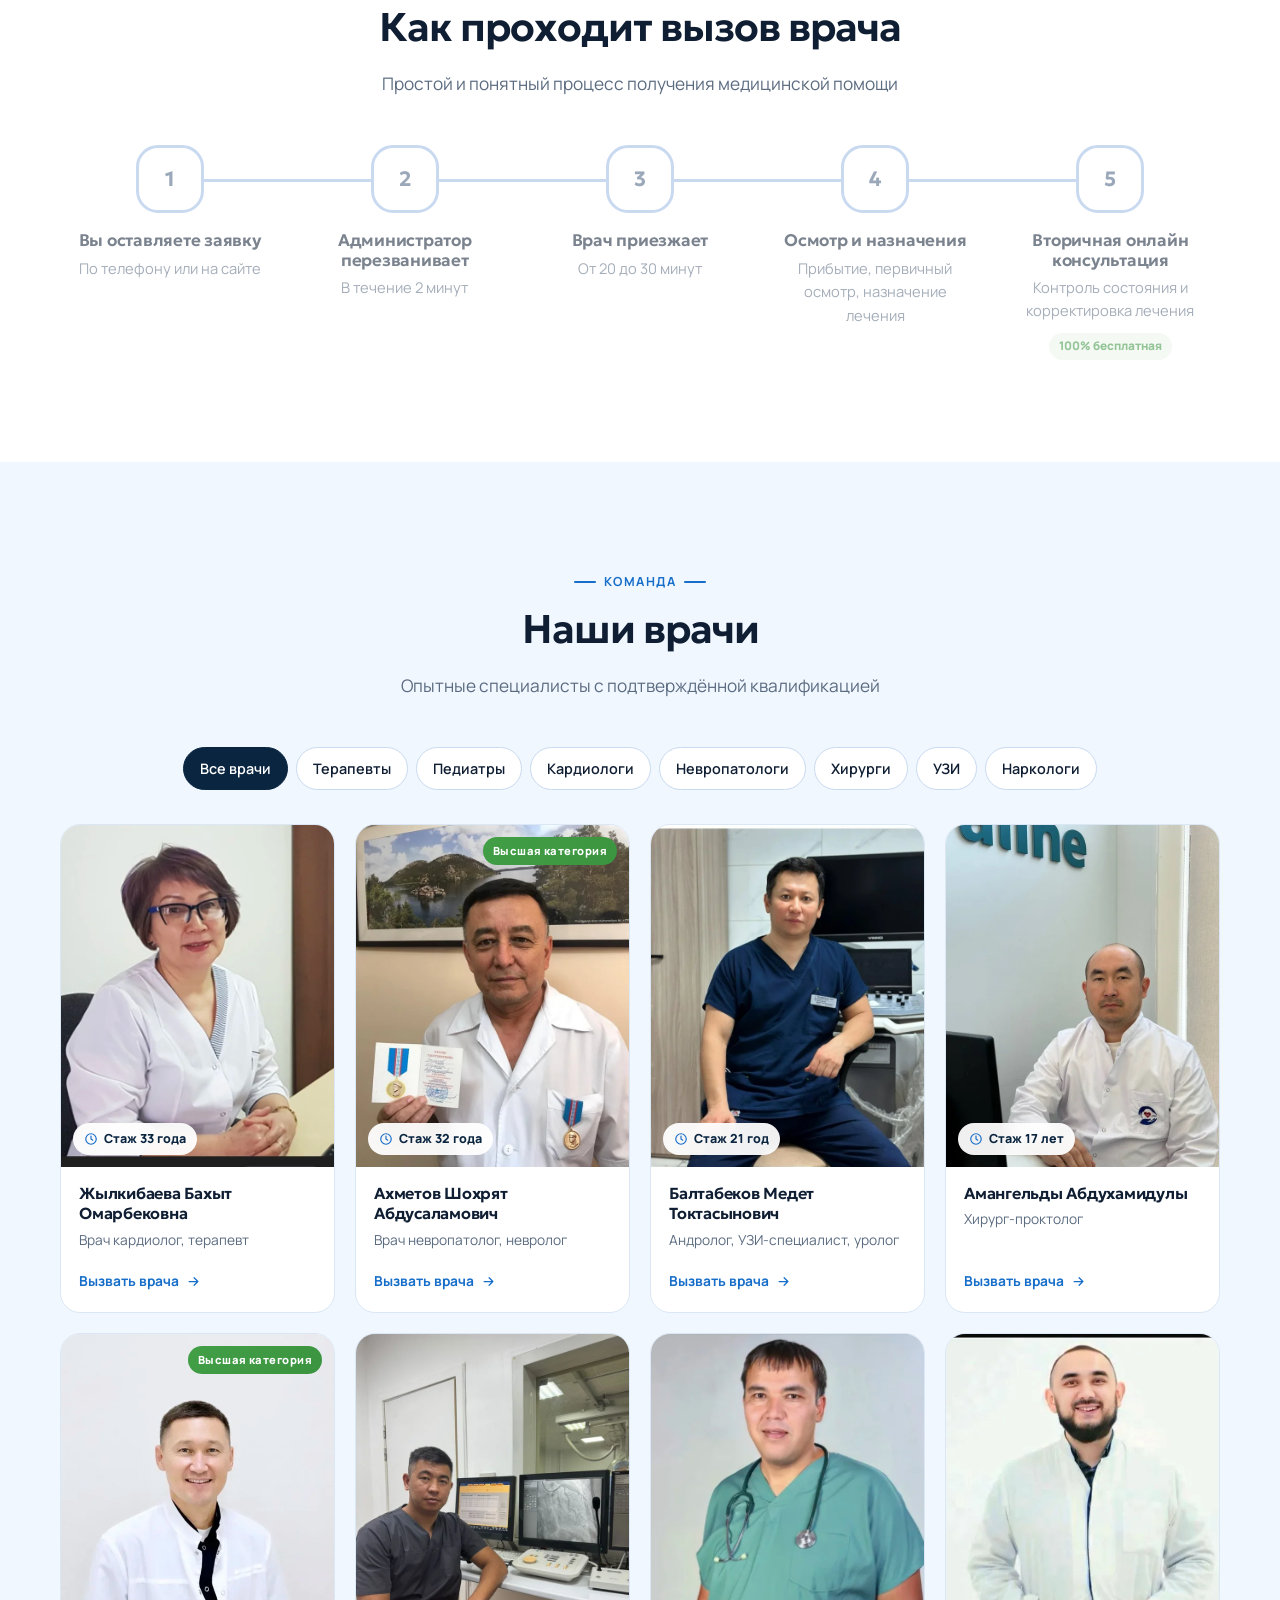
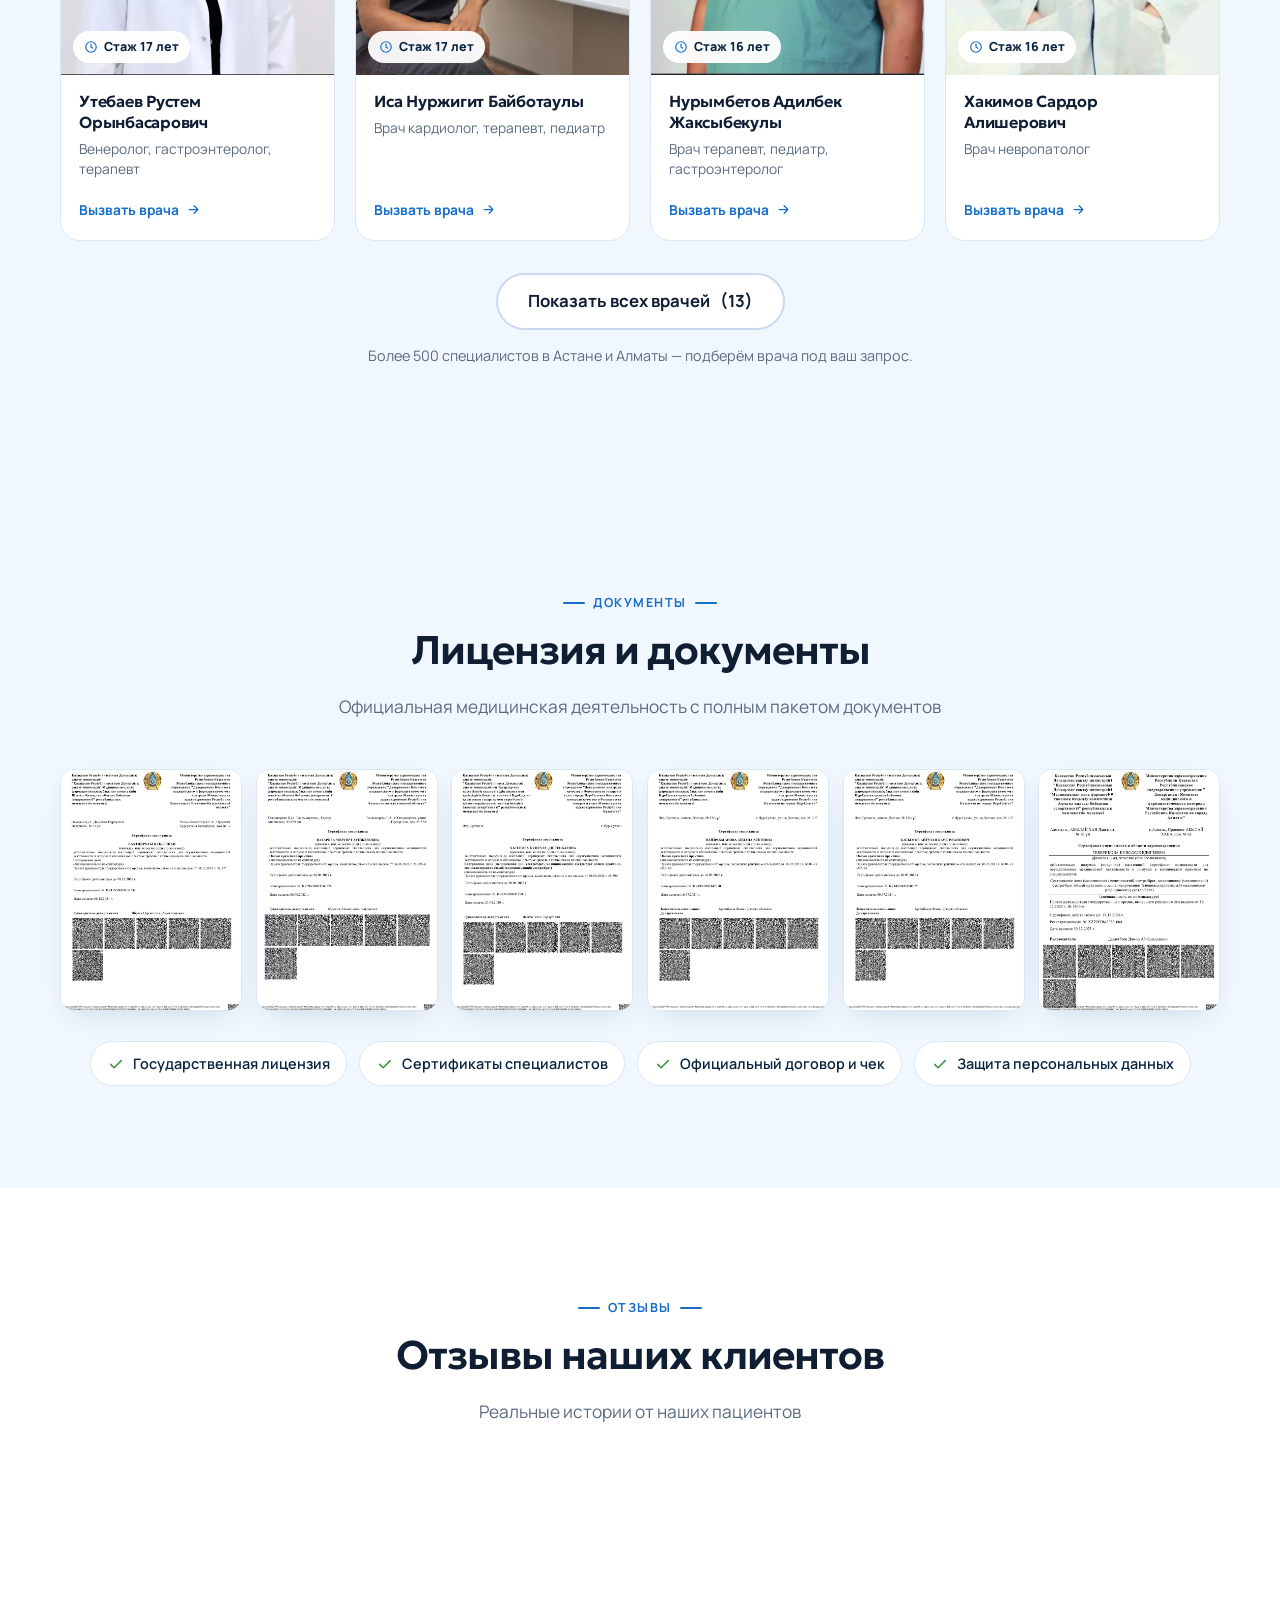
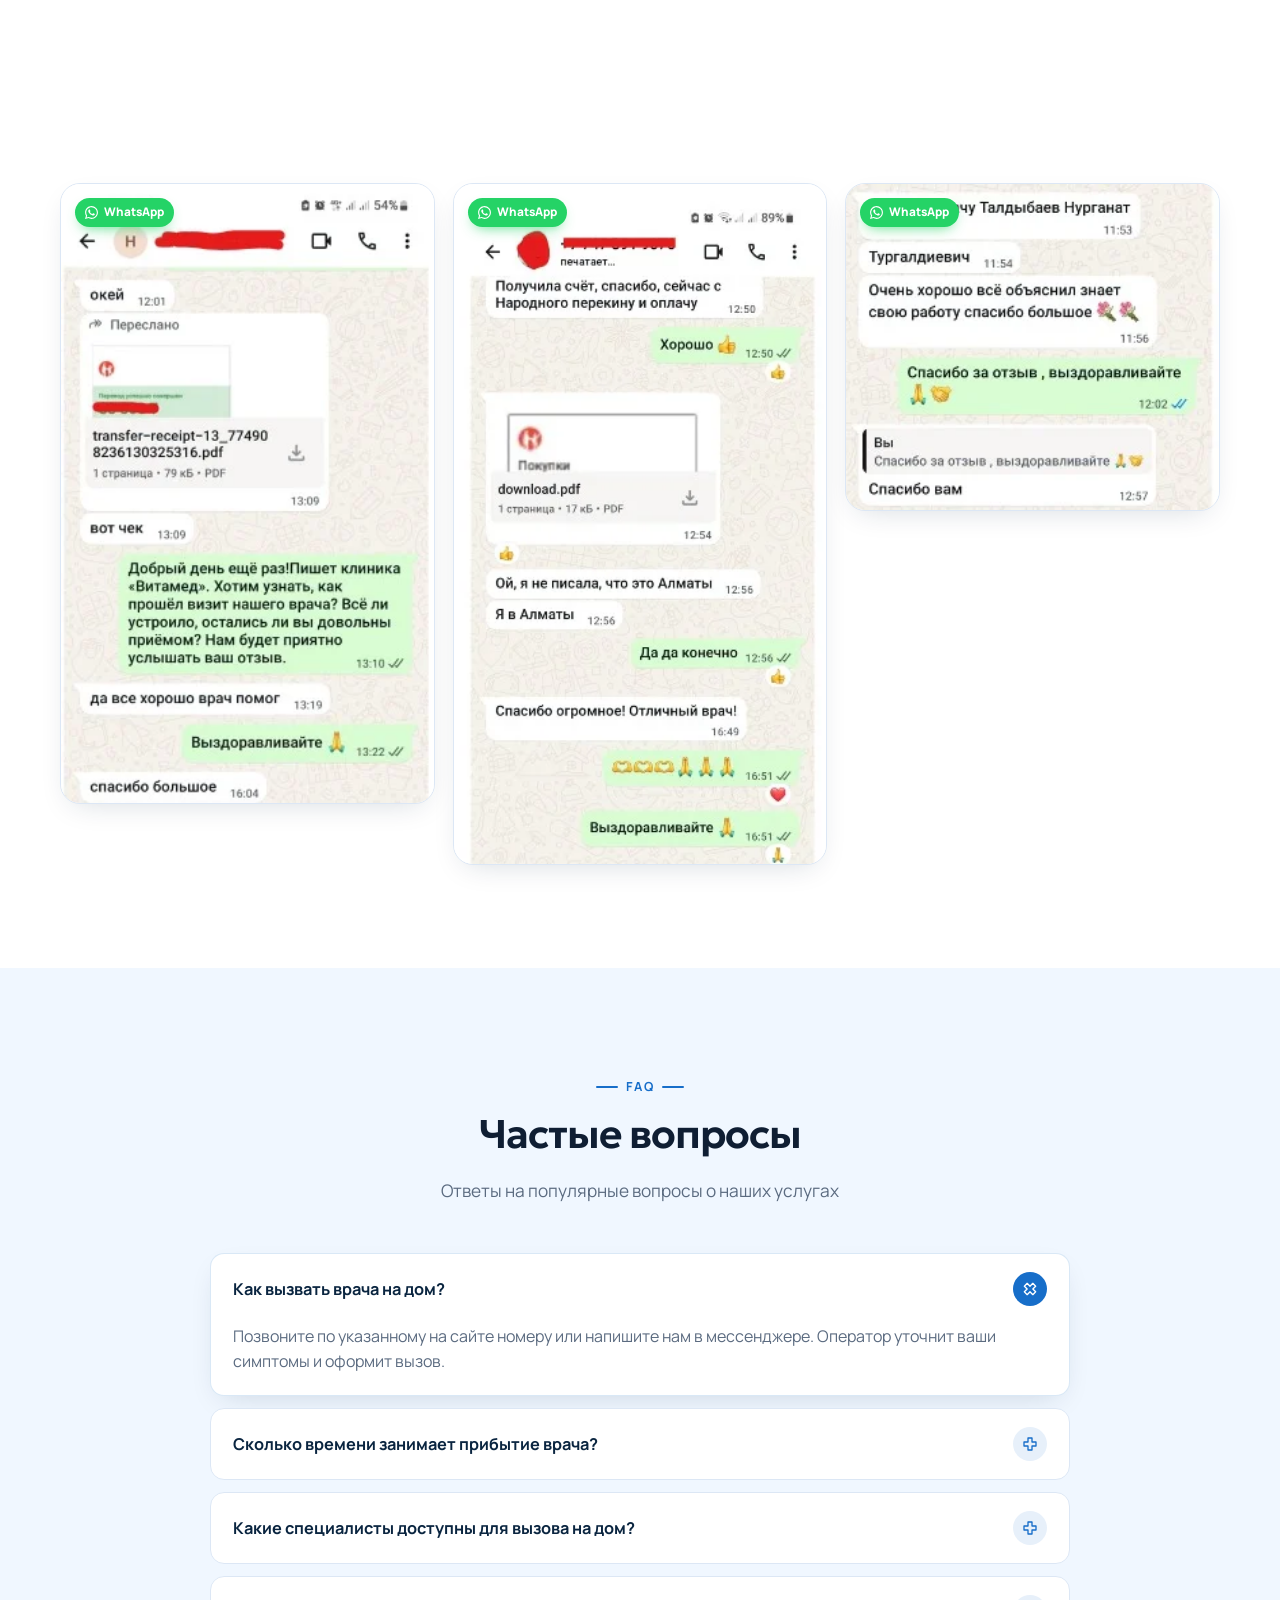
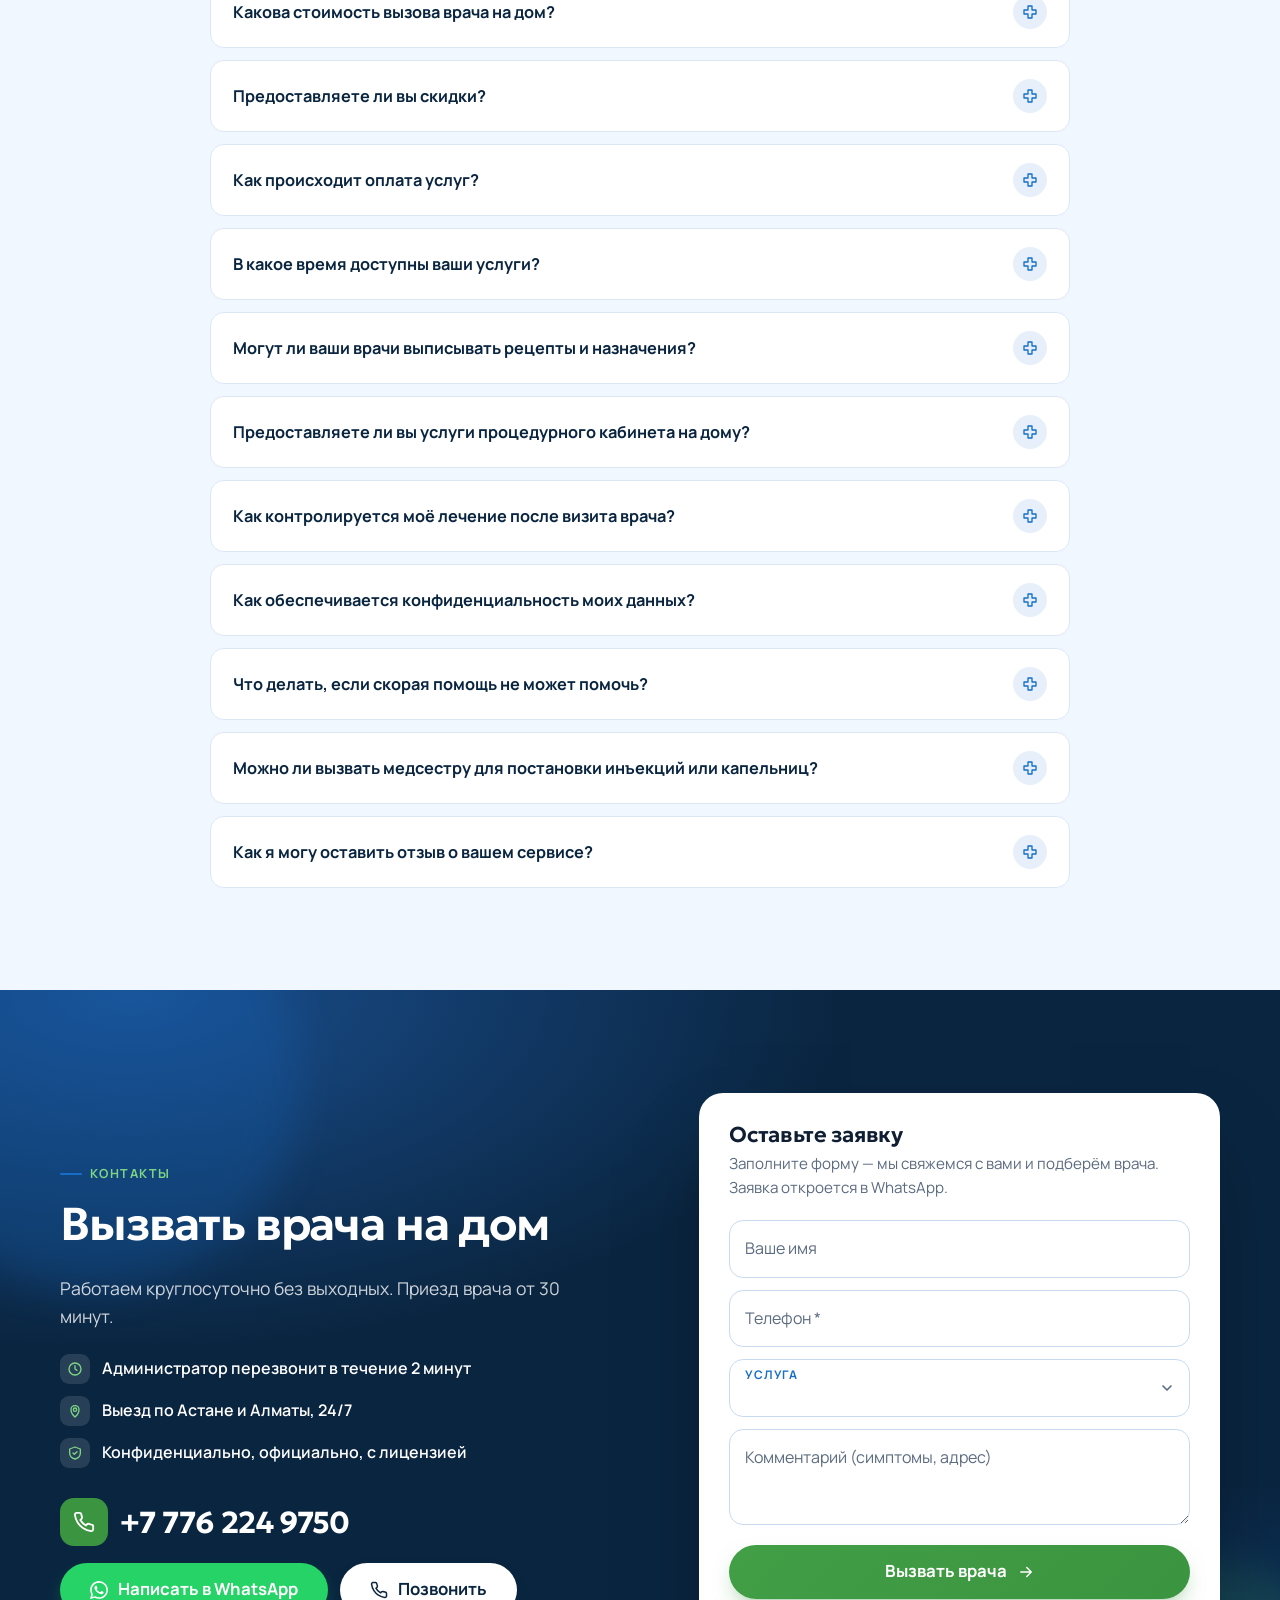
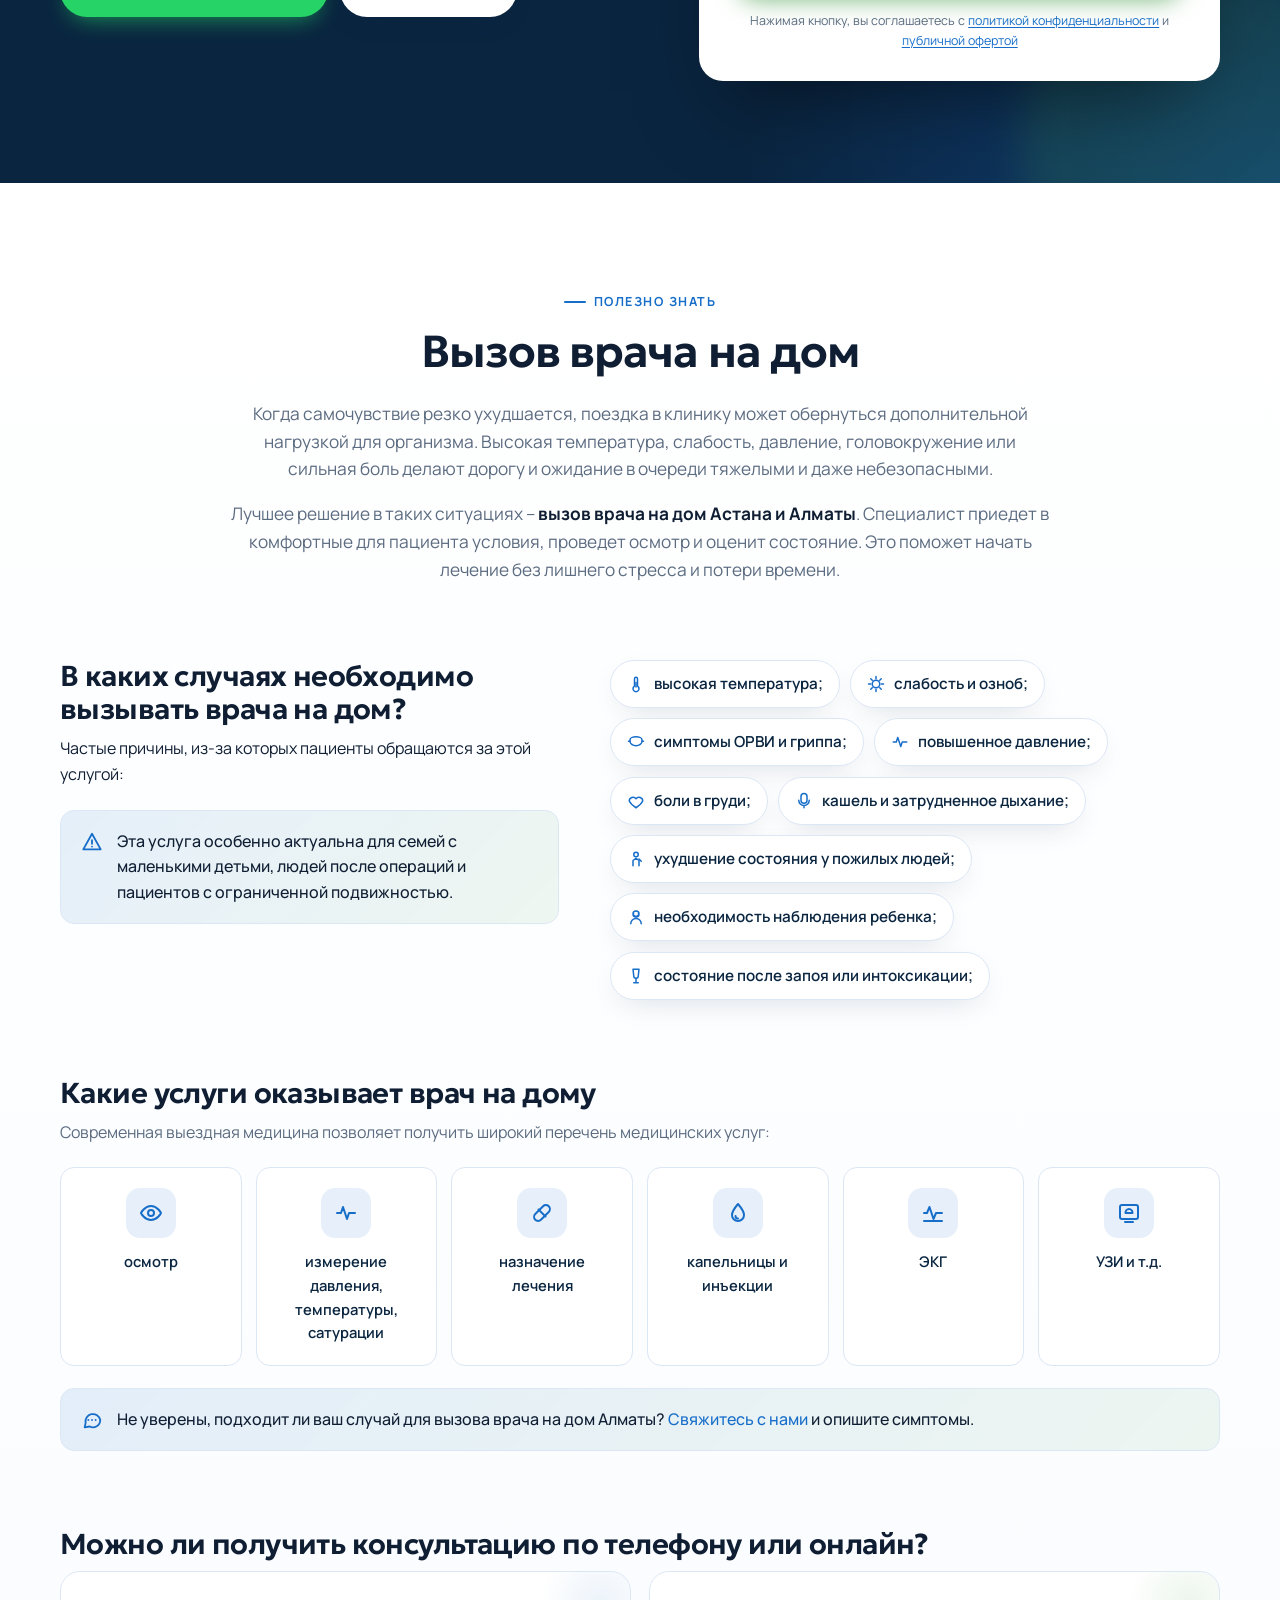
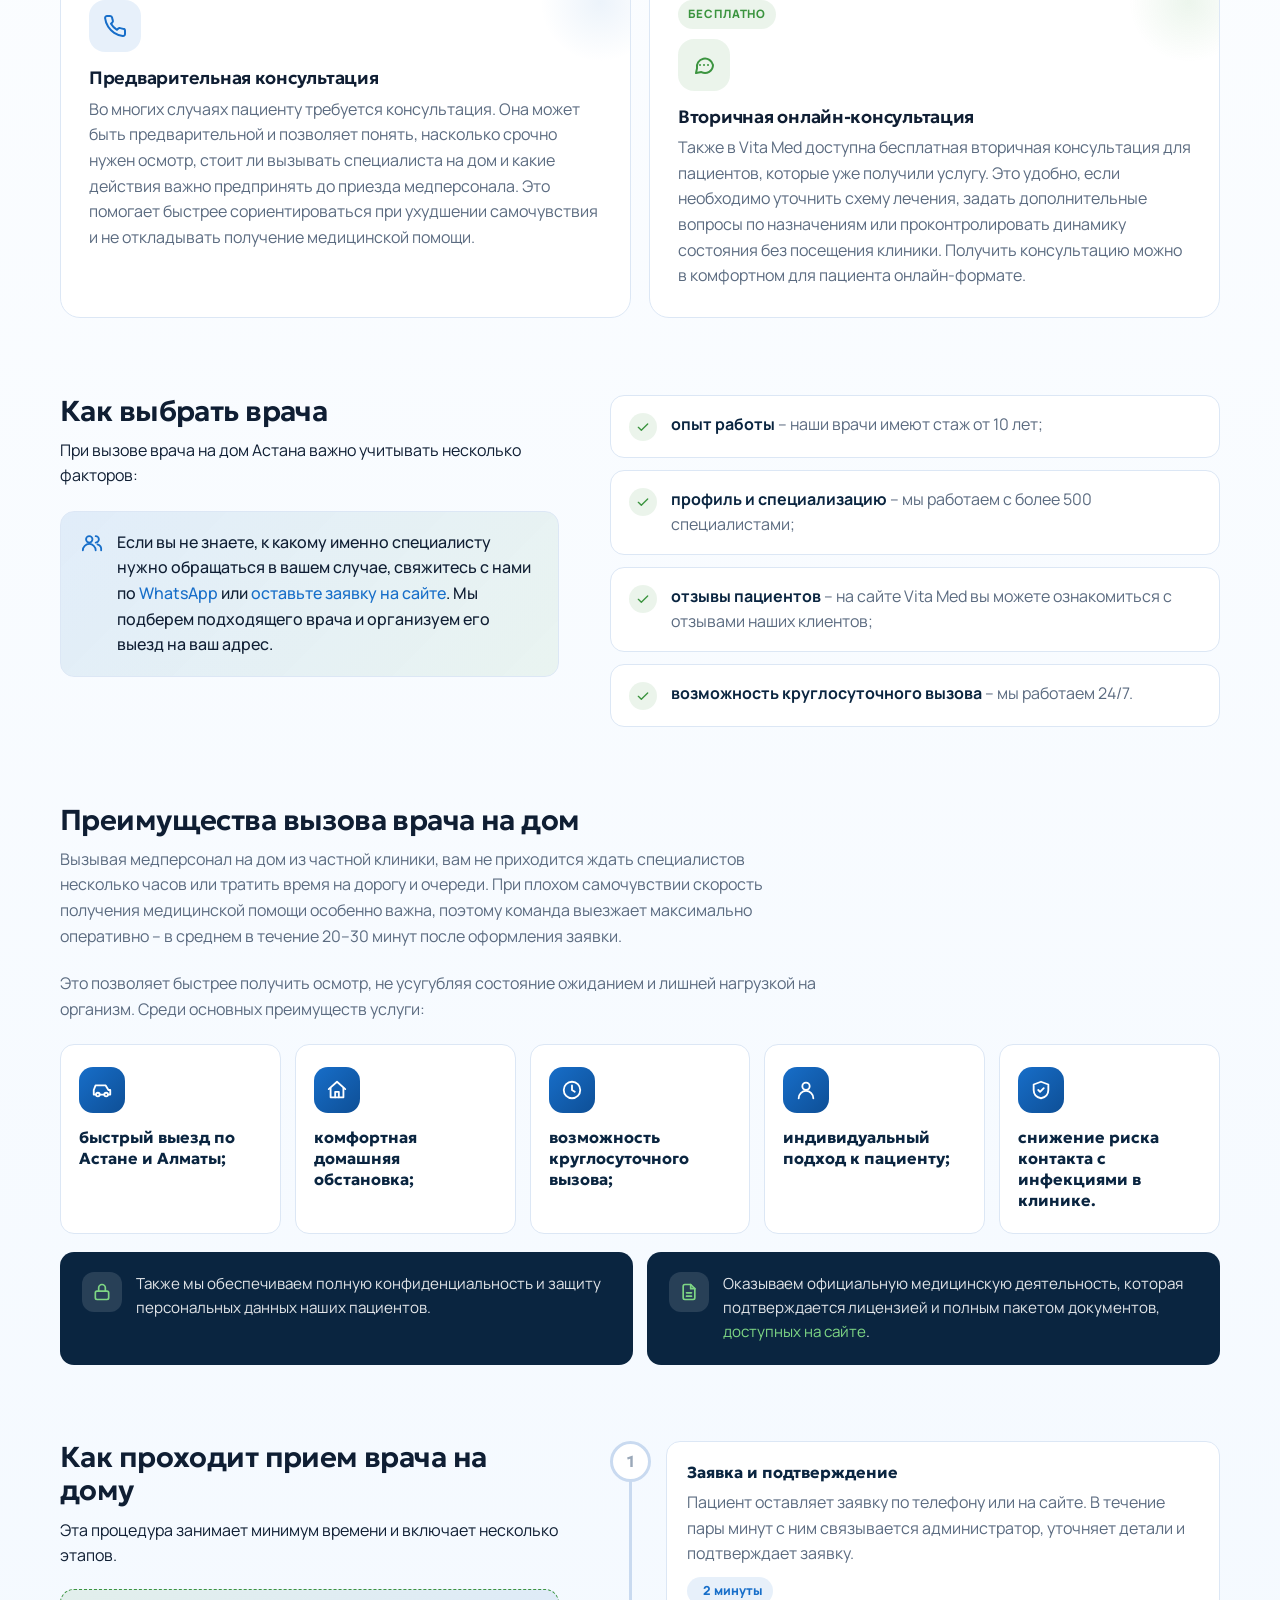
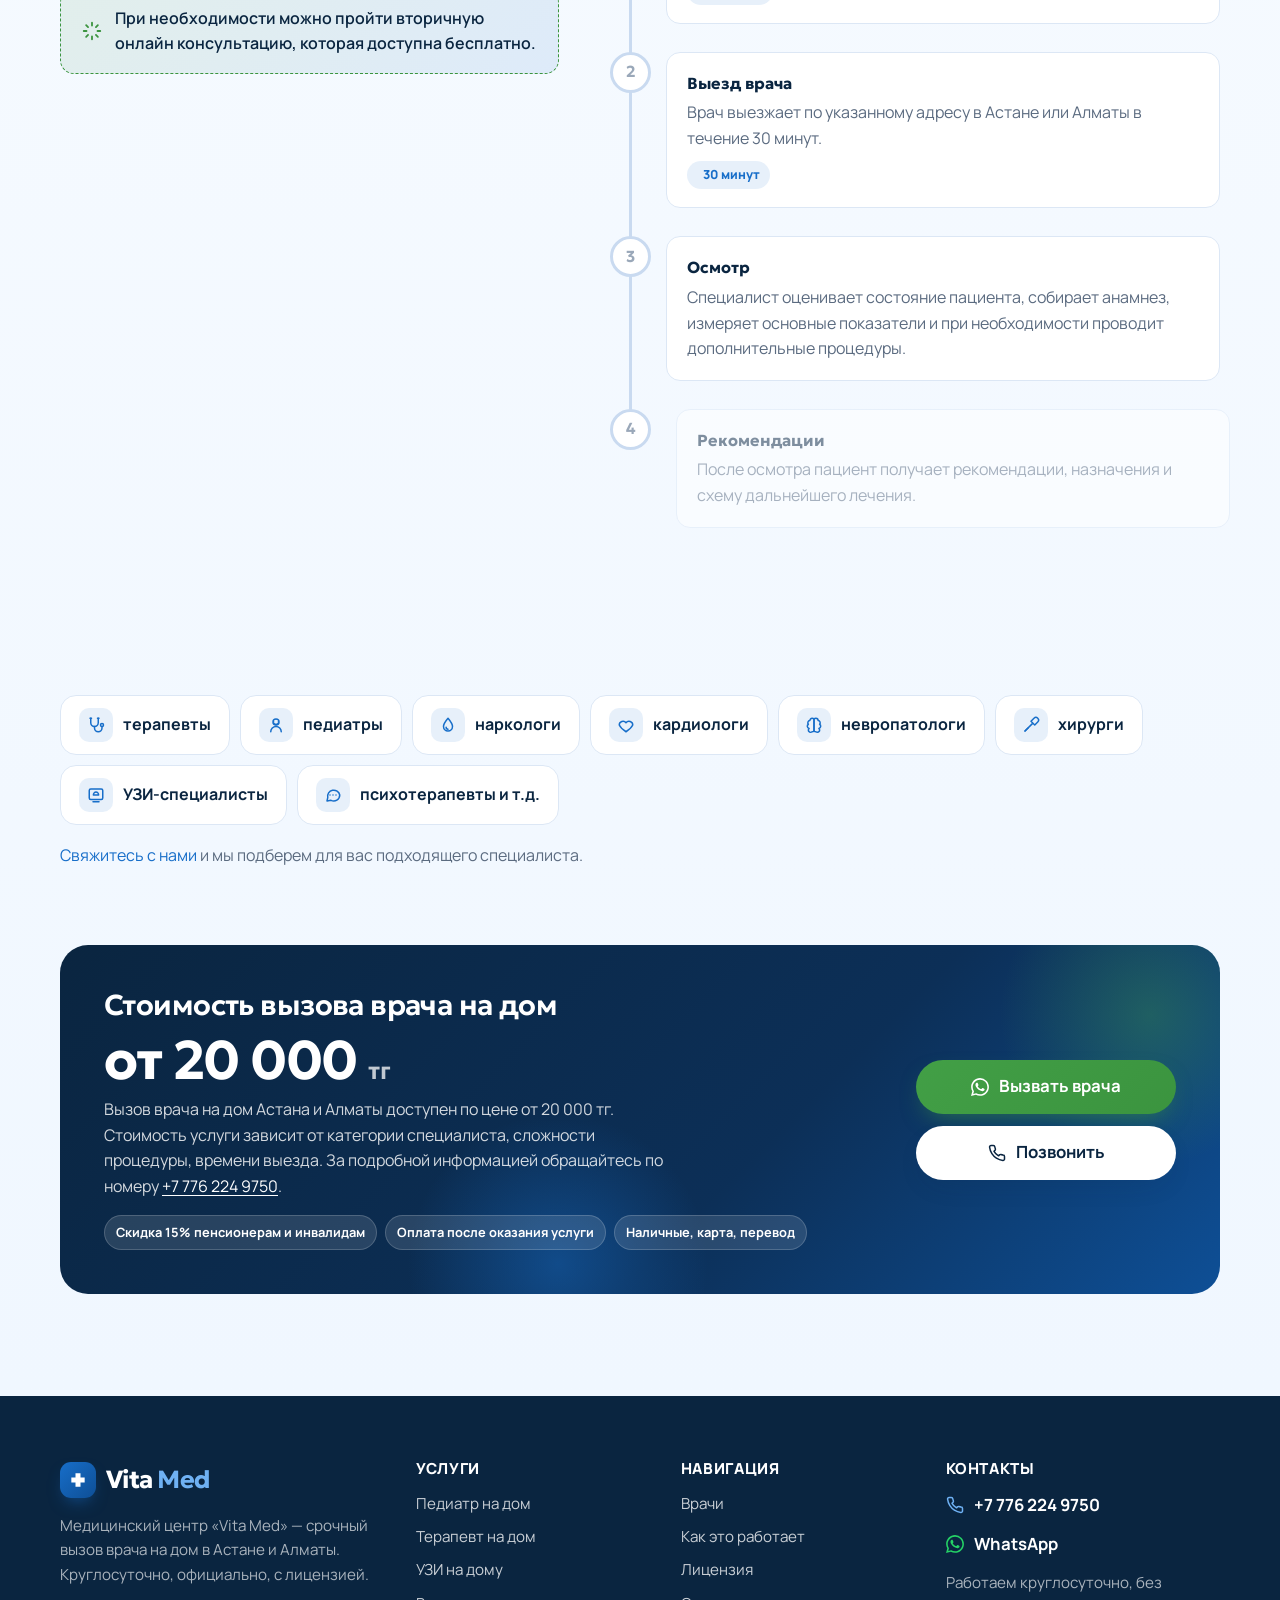
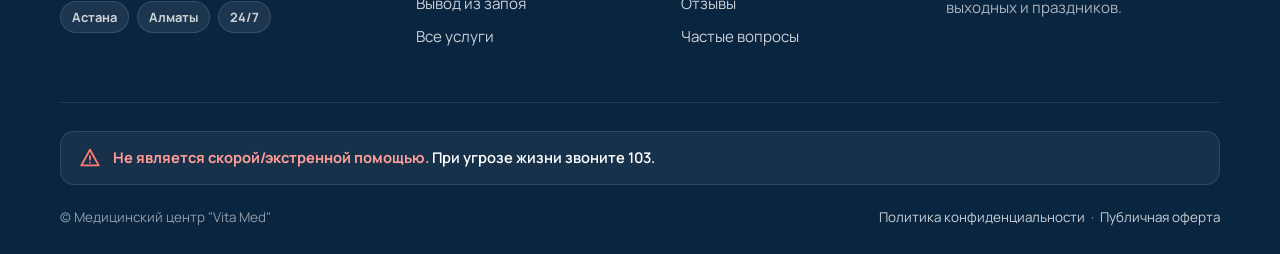
==== commit 36ce34c7: "Конверсии Google Ads напрямую вместо GTM/GA4 - GTM-N9X7V8LB закомментирован на всех страницах (генер" ====
--- a/index.html
+++ b/index.html
@@ -25,19 +25,19 @@
 <link href="https://fonts.googleapis.com/css2?family=Geologica:wght@500;600;700&family=Manrope:wght@500;600;700;800&display=swap" rel="stylesheet">
 <link rel="stylesheet" href="styles.css">
 <script type="application/ld+json">{"@context":"https://schema.org","@type":"MedicalBusiness","name":"Vita Med","alternateName":"Медицинский центр Vita Med","url":"https://vita-med.kz/","image":"https://vita-med.kz/assets/img/og-image.jpg","telephone":"+77762249750","priceRange":"от 10 000 тг","description":"Срочный вызов врача на дом в Астане и Алматы: терапевт, педиатр, невропатолог, хирург, УЗИ, капельницы, вывод из запоя. Круглосуточно, приезд за 30 минут.","areaServed":[{"@type":"City","name":"Астана"},{"@type":"City","name":"Алматы"}],"openingHoursSpecification":{"@type":"OpeningHoursSpecification","dayOfWeek":["Monday","Tuesday","Wednesday","Thursday","Friday","Saturday","Sunday"],"opens":"00:00","closes":"23:59"},"sameAs":["https://wa.me/77762249750"],"hasOfferCatalog":{"@type":"OfferCatalog","name":"Услуги на дому","itemListElement":[{"@type":"Offer","itemOffered":{"@type":"MedicalProcedure","name":"Вызов педиатра на дом"},"url":"https://vita-med.kz/pediatr"},{"@type":"Offer","itemOffered":{"@type":"MedicalProcedure","name":"Вызов терапевта на дом"},"url":"https://vita-med.kz/terapevt"},{"@type":"Offer","itemOffered":{"@type":"MedicalProcedure","name":"УЗИ на дому"},"url":"https://vita-med.kz/uzi"},{"@type":"Offer","itemOffered":{"@type":"MedicalProcedure","name":"Вывод из запоя на дому"},"url":"https://vita-med.kz/vyvod"}]}}</script>
-<!-- Google Tag Manager -->
+<!-- Google Tag Manager отключён — конверсии Google Ads идут из lead-capture.js
 <script>(function(w,d,s,l,i){w[l]=w[l]||[];w[l].push({'gtm.start':
 new Date().getTime(),event:'gtm.js'});var f=d.getElementsByTagName(s)[0],
 j=d.createElement(s),dl=l!='dataLayer'?'&l='+l:'';j.async=true;j.src=
 'https://www.googletagmanager.com/gtm.js?id='+i+dl;f.parentNode.insertBefore(j,f);
 })(window,document,'script','dataLayer','GTM-N9X7V8LB');</script>
-<!-- End Google Tag Manager -->
+End Google Tag Manager -->
 </head>
 <body>
-<!-- Google Tag Manager (noscript) -->
+<!-- Google Tag Manager (noscript) отключён
 <noscript><iframe src="https://www.googletagmanager.com/ns.html?id=GTM-N9X7V8LB"
 height="0" width="0" style="display:none;visibility:hidden"></iframe></noscript>
-<!-- End Google Tag Manager (noscript) -->
+End Google Tag Manager (noscript) -->
 <div class="progress" aria-hidden="true"><span></span></div>
 
 <header class="header">
@@ -291,8 +291,8 @@
 </footer>
 <a class="fab-wa" href="https://wa.me/77762249750" aria-label="Написать в WhatsApp"><span class="tip">Напишите нам — ответим быстро</span><svg class="" viewBox="0 0 24 24" fill="none" stroke="currentColor" stroke-width="2" stroke-linecap="round" stroke-linejoin="round" aria-hidden="true"><path fill="currentColor" stroke="none" d="M17.47 14.38c-.3-.15-1.77-.87-2.04-.97-.27-.1-.47-.15-.67.15-.2.3-.77.97-.94 1.17-.17.2-.35.22-.65.07-.3-.15-1.26-.46-2.4-1.48-.89-.79-1.49-1.77-1.66-2.07-.17-.3-.02-.46.13-.61.13-.13.3-.35.45-.52.15-.17.2-.3.3-.5.1-.2.05-.37-.02-.52-.08-.15-.67-1.62-.92-2.22-.24-.58-.49-.5-.67-.51l-.57-.01c-.2 0-.52.07-.8.37-.27.3-1.04 1.02-1.04 2.5 0 1.47 1.07 2.89 1.22 3.09.15.2 2.11 3.22 5.1 4.51.71.31 1.27.49 1.7.63.72.23 1.37.2 1.88.12.58-.09 1.77-.72 2.02-1.42.25-.7.25-1.3.17-1.42-.07-.12-.27-.2-.57-.35M12.05 21.79h-.01a9.8 9.8 0 0 1-4.98-1.36l-.36-.21-3.7.97.99-3.61-.24-.37a9.77 9.77 0 0 1-1.5-5.22c0-5.4 4.4-9.79 9.81-9.79a9.75 9.75 0 0 1 9.79 9.8c0 5.4-4.4 9.79-9.8 9.79m8.33-18.11A11.7 11.7 0 0 0 12.04 0C5.5 0 .16 5.33.16 11.88c0 2.1.55 4.14 1.59 5.94L.06 24l6.33-1.66a11.85 11.85 0 0 0 5.65 1.44h.01c6.54 0 11.87-5.33 11.87-11.88 0-3.18-1.24-6.16-3.49-8.4"/></svg></a>
 <div class="mbar"><a class="btn btn-blue" href="tel:+77762249750"><svg class="" viewBox="0 0 24 24" fill="none" stroke="currentColor" stroke-width="2" stroke-linecap="round" stroke-linejoin="round" aria-hidden="true"><path d="M22 16.9v3a2 2 0 0 1-2.2 2 19.8 19.8 0 0 1-8.6-3.1 19.5 19.5 0 0 1-6-6A19.8 19.8 0 0 1 2.1 4.2 2 2 0 0 1 4.1 2h3a2 2 0 0 1 2 1.7c.1.9.4 1.8.7 2.7a2 2 0 0 1-.5 2.1L8 9.8a16 16 0 0 0 6 6l1.3-1.3a2 2 0 0 1 2.1-.4c.9.3 1.8.6 2.7.7a2 2 0 0 1 1.9 2z"/></svg> Позвонить</a><a class="btn btn-wa" href="https://wa.me/77762249750"><svg class="" viewBox="0 0 24 24" fill="none" stroke="currentColor" stroke-width="2" stroke-linecap="round" stroke-linejoin="round" aria-hidden="true"><path fill="currentColor" stroke="none" d="M17.47 14.38c-.3-.15-1.77-.87-2.04-.97-.27-.1-.47-.15-.67.15-.2.3-.77.97-.94 1.17-.17.2-.35.22-.65.07-.3-.15-1.26-.46-2.4-1.48-.89-.79-1.49-1.77-1.66-2.07-.17-.3-.02-.46.13-.61.13-.13.3-.35.45-.52.15-.17.2-.3.3-.5.1-.2.05-.37-.02-.52-.08-.15-.67-1.62-.92-2.22-.24-.58-.49-.5-.67-.51l-.57-.01c-.2 0-.52.07-.8.37-.27.3-1.04 1.02-1.04 2.5 0 1.47 1.07 2.89 1.22 3.09.15.2 2.11 3.22 5.1 4.51.71.31 1.27.49 1.7.63.72.23 1.37.2 1.88.12.58-.09 1.77-.72 2.02-1.42.25-.7.25-1.3.17-1.42-.07-.12-.27-.2-.57-.35M12.05 21.79h-.01a9.8 9.8 0 0 1-4.98-1.36l-.36-.21-3.7.97.99-3.61-.24-.37a9.77 9.77 0 0 1-1.5-5.22c0-5.4 4.4-9.79 9.81-9.79a9.75 9.75 0 0 1 9.79 9.8c0 5.4-4.4 9.79-9.8 9.79m8.33-18.11A11.7 11.7 0 0 0 12.04 0C5.5 0 .16 5.33.16 11.88c0 2.1.55 4.14 1.59 5.94L.06 24l6.33-1.66a11.85 11.85 0 0 0 5.65 1.44h.01c6.54 0 11.87-5.33 11.87-11.88 0-3.18-1.24-6.16-3.49-8.4"/></svg> WhatsApp</a></div>
-<script src="config.js"></script>
-<script src="lead-capture.js"></script>
-<script src="script.js"></script>
+<script src="config.js?v=2"></script>
+<script src="lead-capture.js?v=2"></script>
+<script src="script.js?v=2"></script>
 </body>
 </html>
